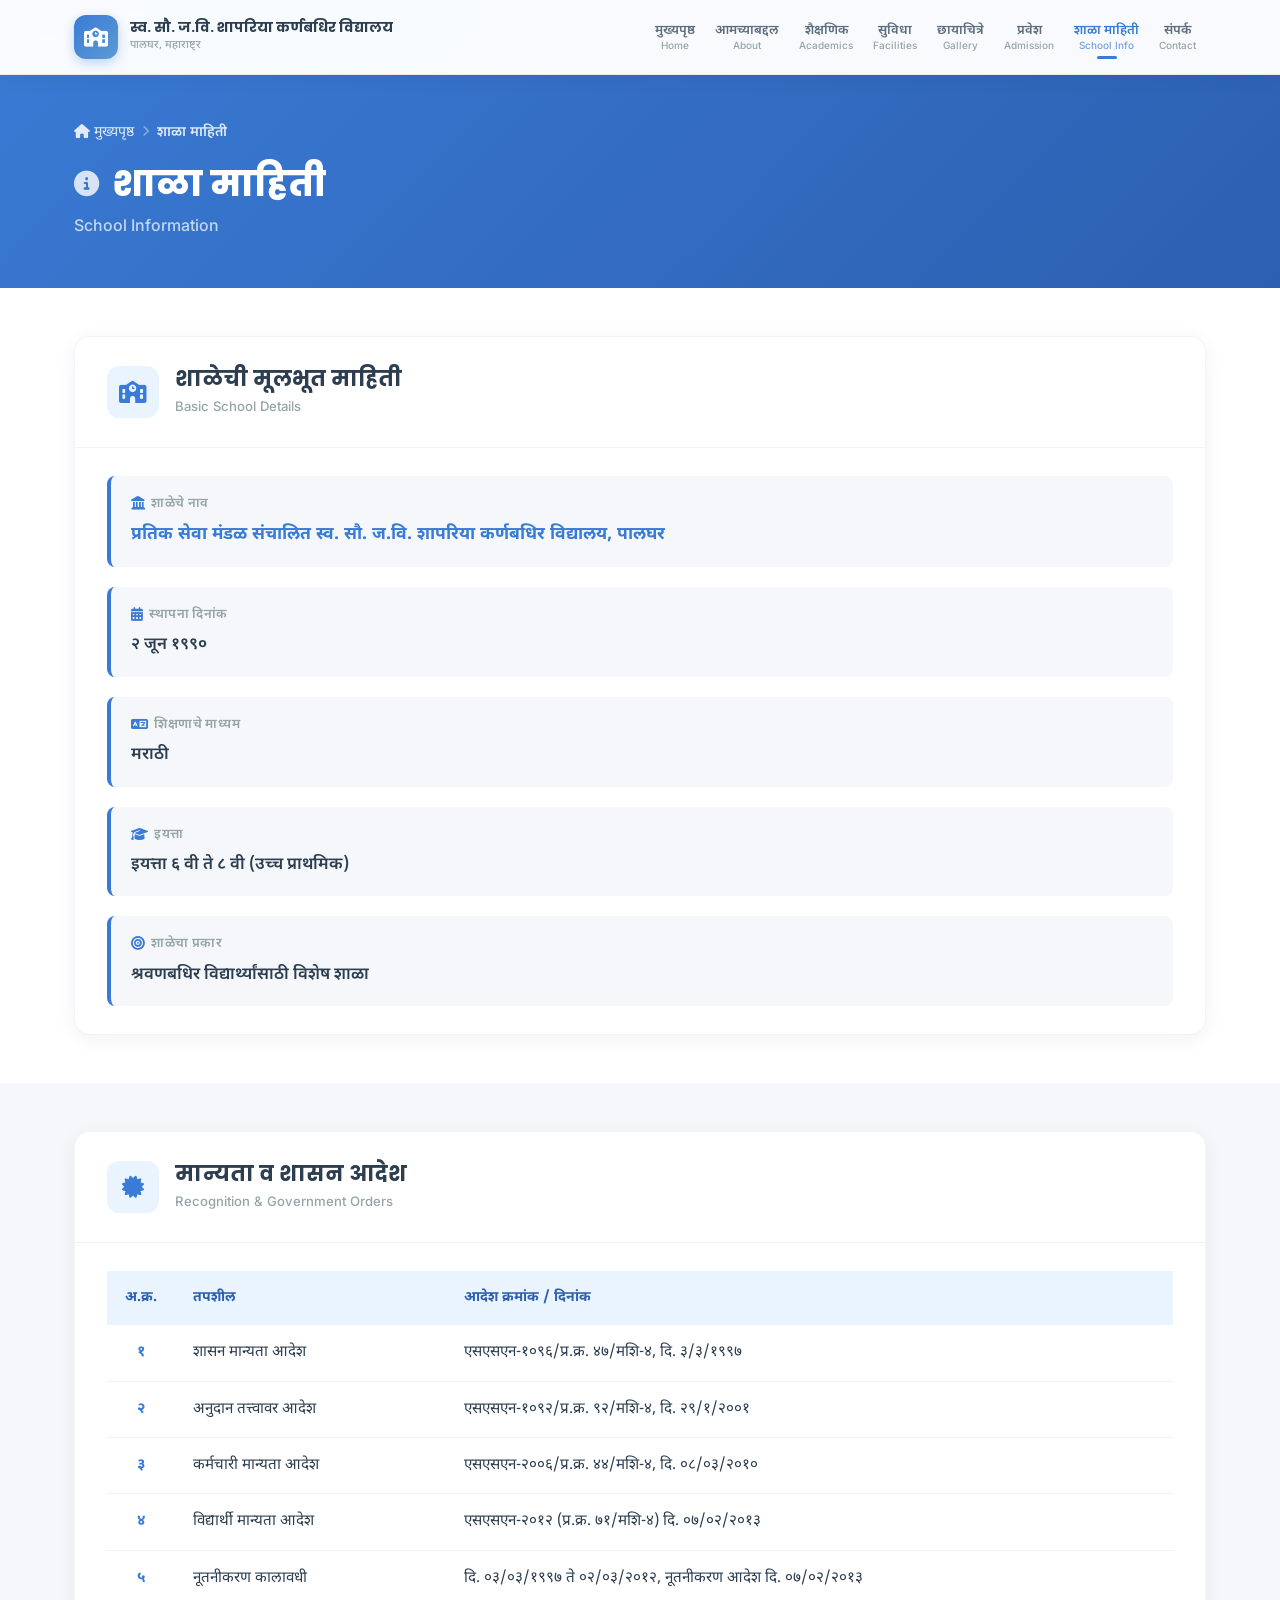
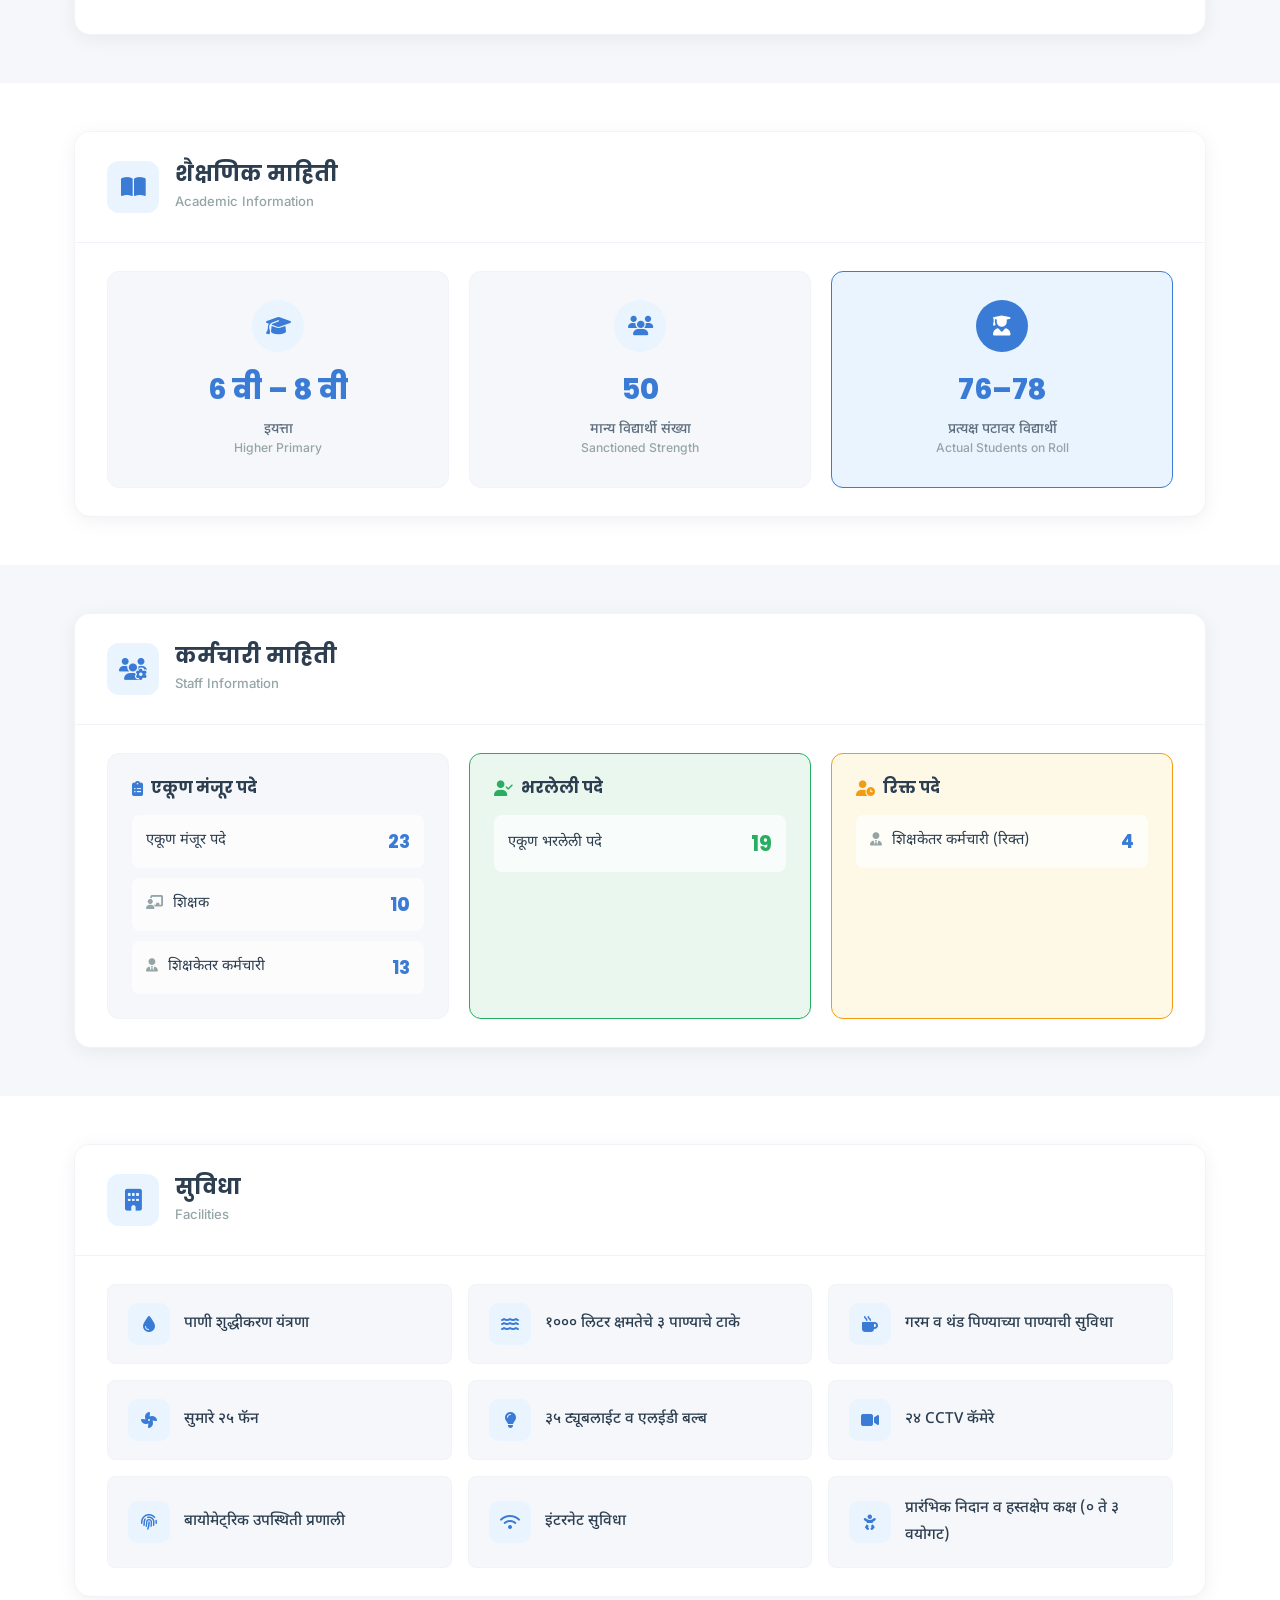
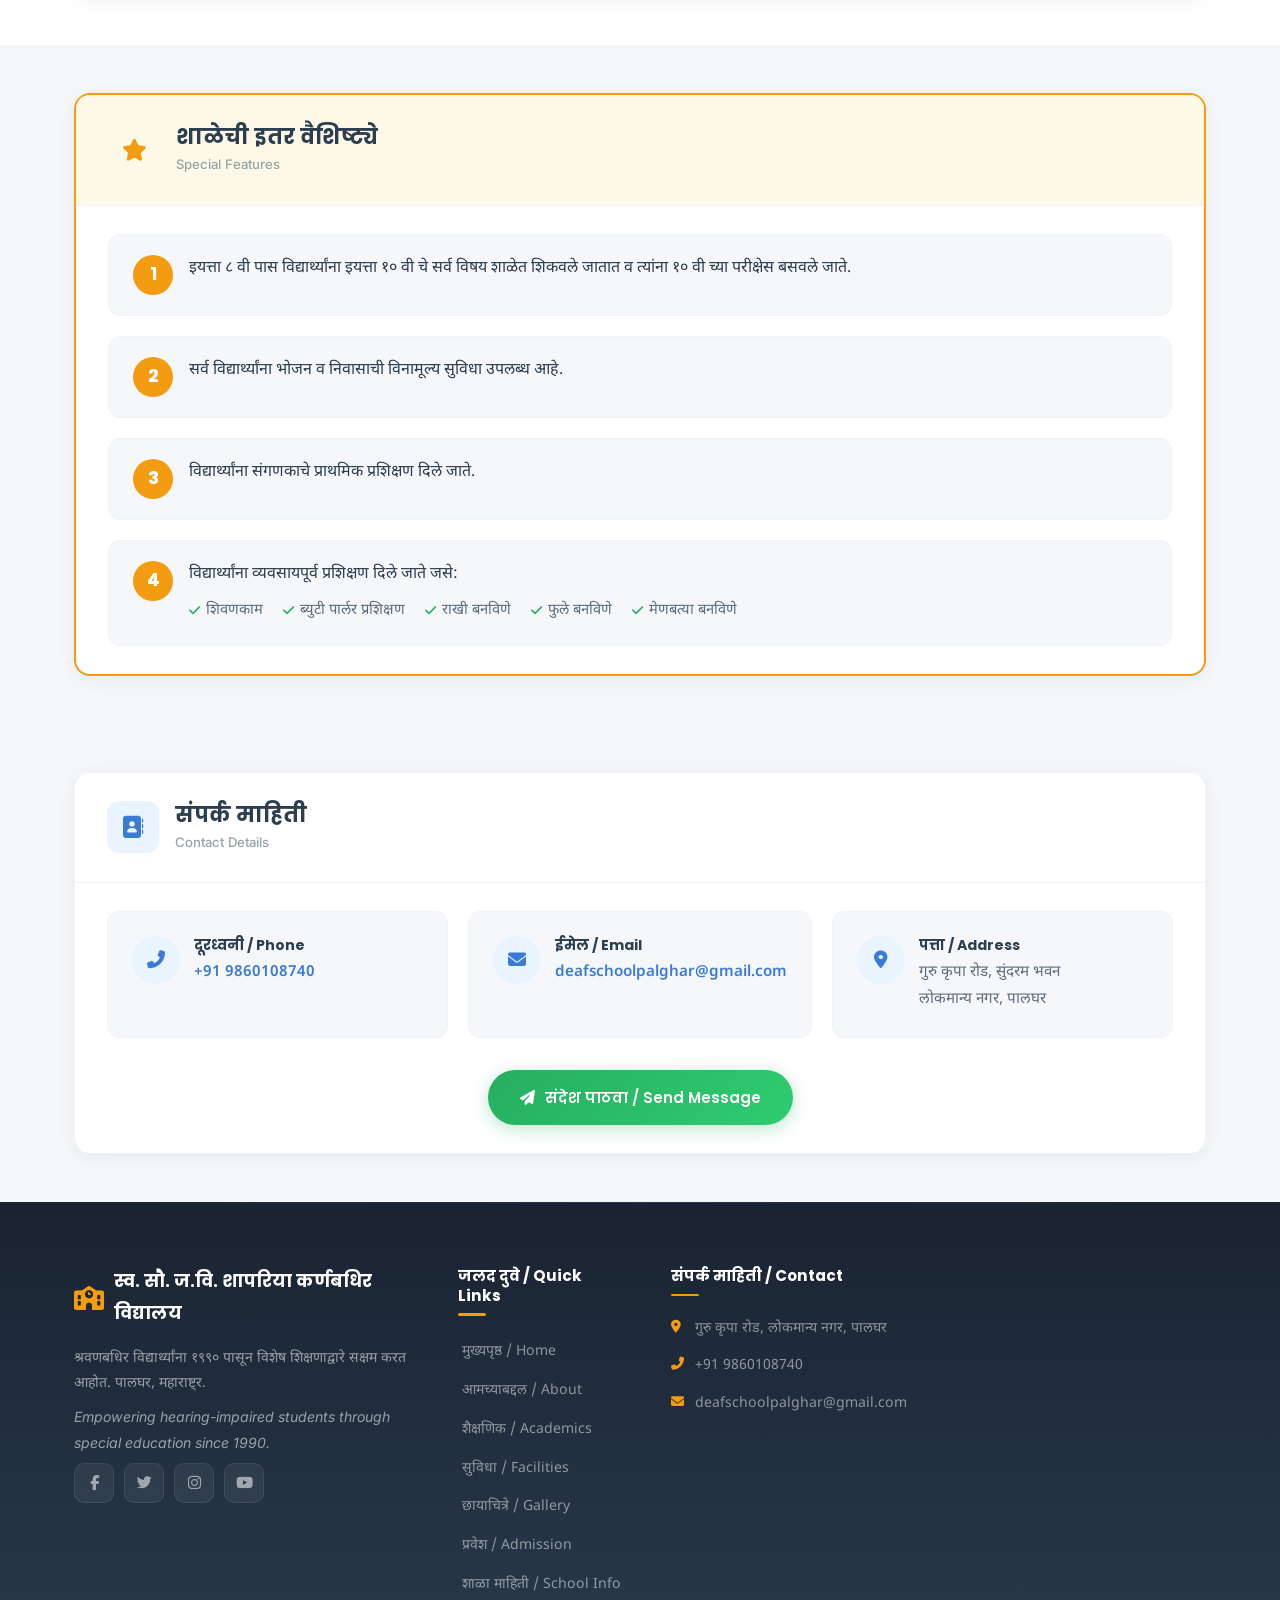
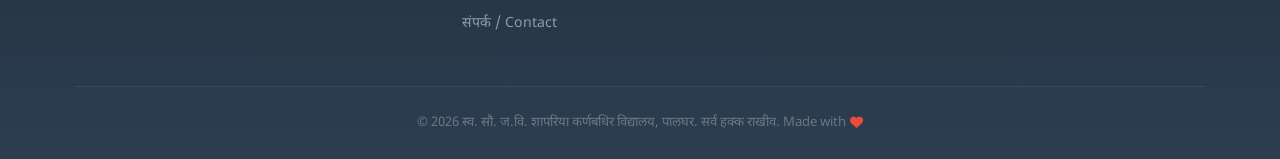
==== school-info.html @ 16cb3f63 "Add school-info page, fix navbar (8 items), fix stats card colors, responsive nav" ====
<!DOCTYPE html>
<html lang="mr">
<head>
    <meta charset="UTF-8">
    <meta name="viewport" content="width=device-width, initial-scale=1.0">
    <meta name="description" content="स्व. सौ. ज.वि. शापरिया कर्णबधिर विद्यालय, पालघर – शाळा माहिती, मान्यता, कर्मचारी, सुविधा आणि संपर्क.">
    <meta name="robots" content="index, follow">
    <title>शाळा माहिती | स्व. सौ. ज.वि. शापरिया कर्णबधिर विद्यालय, पालघर</title>
    <link rel="preconnect" href="https://fonts.googleapis.com">
    <link rel="preconnect" href="https://fonts.gstatic.com" crossorigin>
    <link href="https://fonts.googleapis.com/css2?family=Inter:wght@300;400;500;600;700;800&family=Noto+Sans+Devanagari:wght@300;400;500;600;700;800;900&family=Poppins:wght@300;400;500;600;700;800&display=swap" rel="stylesheet">
    <link rel="stylesheet" href="https://cdnjs.cloudflare.com/ajax/libs/font-awesome/6.5.1/css/all.min.css" integrity="sha512-DTOQO9RWCH3ppGqcWaEA1BIZOC6xxalwEsw9c2QQeAIftl+Vegovlnee1c9QX4TctnWMn13TZye+giMm8e2LwA==" crossorigin="anonymous" referrerpolicy="no-referrer">
    <link rel="stylesheet" href="style.css">
</head>
<body>

    <!-- ========== NAVIGATION ========== -->
    <nav class="navbar scrolled" role="navigation" aria-label="Main navigation">
        <div class="container nav-container">
            <a href="index.html" class="nav-logo" aria-label="स्व. सौ. ज.वि. शापरिया कर्णबधिर विद्यालय मुख्यपृष्ठ">
                <div class="logo-icon"><i class="fas fa-school"></i></div>
                <div class="logo-text">
                    <span class="logo-main">स्व. सौ. ज.वि. शापरिया कर्णबधिर विद्यालय</span>
                    <span class="logo-sub">पालघर, महाराष्ट्र</span>
                </div>
            </a>
            <button class="nav-toggle" id="navToggle" aria-label="Toggle navigation menu" aria-expanded="false">
                <span class="hamburger"></span>
            </button>
            <ul class="nav-menu" id="navMenu">
                <li><a href="index.html" class="nav-link"><span class="nav-mr">मुख्यपृष्ठ</span><span class="nav-en">Home</span></a></li>
                <li><a href="index.html#about" class="nav-link"><span class="nav-mr">आमच्याबद्दल</span><span class="nav-en">About</span></a></li>
                <li><a href="index.html#academics" class="nav-link"><span class="nav-mr">शैक्षणिक</span><span class="nav-en">Academics</span></a></li>
                <li><a href="index.html#facilities" class="nav-link"><span class="nav-mr">सुविधा</span><span class="nav-en">Facilities</span></a></li>
                <li><a href="index.html#gallery" class="nav-link"><span class="nav-mr">छायाचित्रे</span><span class="nav-en">Gallery</span></a></li>
                <li><a href="index.html#admissions" class="nav-link"><span class="nav-mr">प्रवेश</span><span class="nav-en">Admission</span></a></li>
                <li><a href="school-info.html" class="nav-link active"><span class="nav-mr">शाळा माहिती</span><span class="nav-en">School Info</span></a></li>
                <li><a href="index.html#contact" class="nav-link"><span class="nav-mr">संपर्क</span><span class="nav-en">Contact</span></a></li>
            </ul>
        </div>
    </nav>

    <!-- ========== PAGE HEADER ========== -->
    <header class="info-page-header">
        <div class="container">
            <nav class="breadcrumb" aria-label="Breadcrumb">
                <a href="index.html"><i class="fas fa-home"></i> मुख्यपृष्ठ</a>
                <span class="breadcrumb-sep"><i class="fas fa-chevron-right"></i></span>
                <span class="breadcrumb-current">शाळा माहिती</span>
            </nav>
            <h1 class="info-page-title"><i class="fas fa-info-circle"></i> शाळा माहिती</h1>
            <p class="info-page-subtitle">School Information</p>
        </div>
    </header>

    <!-- ========== BASIC SCHOOL DETAILS ========== -->
    <section class="info-section">
        <div class="container">
            <div class="info-card">
                <div class="info-card-header">
                    <div class="info-card-icon"><i class="fas fa-school"></i></div>
                    <div>
                        <h2>शाळेची मूलभूत माहिती</h2>
                        <p class="info-card-subtitle">Basic School Details</p>
                    </div>
                </div>
                <div class="info-card-body">
                    <div class="info-detail-grid">
                        <div class="info-detail">
                            <span class="info-label"><i class="fas fa-landmark"></i> शाळेचे नाव</span>
                            <span class="info-value highlight">प्रतिक सेवा मंडळ संचालित स्व. सौ. ज.वि. शापरिया कर्णबधिर विद्यालय, पालघर</span>
                        </div>
                        <div class="info-detail">
                            <span class="info-label"><i class="fas fa-calendar-alt"></i> स्थापना दिनांक</span>
                            <span class="info-value">२ जून १९९०</span>
                        </div>
                        <div class="info-detail">
                            <span class="info-label"><i class="fas fa-language"></i> शिक्षणाचे माध्यम</span>
                            <span class="info-value">मराठी</span>
                        </div>
                        <div class="info-detail">
                            <span class="info-label"><i class="fas fa-graduation-cap"></i> इयत्ता</span>
                            <span class="info-value">इयत्ता ६ वी ते ८ वी (उच्च प्राथमिक)</span>
                        </div>
                        <div class="info-detail">
                            <span class="info-label"><i class="fas fa-bullseye"></i> शाळेचा प्रकार</span>
                            <span class="info-value">श्रवणबधिर विद्यार्थ्यांसाठी विशेष शाळा</span>
                        </div>
                    </div>
                </div>
            </div>
        </div>
    </section>

    <!-- ========== RECOGNITION & APPROVALS ========== -->
    <section class="info-section alt-bg">
        <div class="container">
            <div class="info-card">
                <div class="info-card-header">
                    <div class="info-card-icon"><i class="fas fa-certificate"></i></div>
                    <div>
                        <h2>मान्यता व शासन आदेश</h2>
                        <p class="info-card-subtitle">Recognition &amp; Government Orders</p>
                    </div>
                </div>
                <div class="info-card-body">
                    <div class="recognition-table">
                        <table>
                            <thead>
                                <tr>
                                    <th>अ.क्र.</th>
                                    <th>तपशील</th>
                                    <th>आदेश क्रमांक / दिनांक</th>
                                </tr>
                            </thead>
                            <tbody>
                                <tr>
                                    <td>१</td>
                                    <td>शासन मान्यता आदेश</td>
                                    <td>एसएसएन-१०९६/प्र.क्र. ४७/मशि-४, दि. ३/३/१९९७</td>
                                </tr>
                                <tr>
                                    <td>२</td>
                                    <td>अनुदान तत्त्वावर आदेश</td>
                                    <td>एसएसएन-१०९२/प्र.क्र. ९२/मशि-४, दि. २९/१/२००१</td>
                                </tr>
                                <tr>
                                    <td>३</td>
                                    <td>कर्मचारी मान्यता आदेश</td>
                                    <td>एसएसएन-२००६/प्र.क्र. ४४/मशि-४, दि. ०८/०३/२०१०</td>
                                </tr>
                                <tr>
                                    <td>४</td>
                                    <td>विद्यार्थी मान्यता आदेश</td>
                                    <td>एसएसएन-२०१२ (प्र.क्र. ७१/मशि-४) दि. ०७/०२/२०१३</td>
                                </tr>
                                <tr>
                                    <td>५</td>
                                    <td>नूतनीकरण कालावधी</td>
                                    <td>दि. ०३/०३/१९९७ ते ०२/०३/२०१२, नूतनीकरण आदेश दि. ०७/०२/२०१३</td>
                                </tr>
                            </tbody>
                        </table>
                    </div>
                </div>
            </div>
        </div>
    </section>

    <!-- ========== ACADEMIC INFORMATION ========== -->
    <section class="info-section">
        <div class="container">
            <div class="info-card">
                <div class="info-card-header">
                    <div class="info-card-icon"><i class="fas fa-book-open"></i></div>
                    <div>
                        <h2>शैक्षणिक माहिती</h2>
                        <p class="info-card-subtitle">Academic Information</p>
                    </div>
                </div>
                <div class="info-card-body">
                    <div class="info-stats-row">
                        <div class="info-stat-box">
                            <div class="info-stat-icon"><i class="fas fa-graduation-cap"></i></div>
                            <div class="info-stat-number">६ वी – ८ वी</div>
                            <div class="info-stat-label">इयत्ता<br><small>Higher Primary</small></div>
                        </div>
                        <div class="info-stat-box">
                            <div class="info-stat-icon"><i class="fas fa-users"></i></div>
                            <div class="info-stat-number">५०</div>
                            <div class="info-stat-label">मान्य विद्यार्थी संख्या<br><small>Sanctioned Strength</small></div>
                        </div>
                        <div class="info-stat-box accent">
                            <div class="info-stat-icon"><i class="fas fa-user-graduate"></i></div>
                            <div class="info-stat-number">७६–७८</div>
                            <div class="info-stat-label">प्रत्यक्ष पटावर विद्यार्थी<br><small>Actual Students on Roll</small></div>
                        </div>
                    </div>
                </div>
            </div>
        </div>
    </section>

    <!-- ========== STAFF INFORMATION ========== -->
    <section class="info-section alt-bg">
        <div class="container">
            <div class="info-card">
                <div class="info-card-header">
                    <div class="info-card-icon"><i class="fas fa-users-cog"></i></div>
                    <div>
                        <h2>कर्मचारी माहिती</h2>
                        <p class="info-card-subtitle">Staff Information</p>
                    </div>
                </div>
                <div class="info-card-body">
                    <div class="staff-grid">
                        <div class="staff-block">
                            <h3><i class="fas fa-clipboard-list"></i> एकूण मंजूर पदे</h3>
                            <div class="staff-detail-list">
                                <div class="staff-detail-item">
                                    <span>एकूण मंजूर पदे</span>
                                    <span class="staff-count">२३</span>
                                </div>
                                <div class="staff-detail-item">
                                    <span><i class="fas fa-chalkboard-teacher"></i> शिक्षक</span>
                                    <span class="staff-count">१०</span>
                                </div>
                                <div class="staff-detail-item">
                                    <span><i class="fas fa-user-tie"></i> शिक्षकेतर कर्मचारी</span>
                                    <span class="staff-count">१३</span>
                                </div>
                            </div>
                        </div>
                        <div class="staff-block filled">
                            <h3><i class="fas fa-user-check"></i> भरलेली पदे</h3>
                            <div class="staff-detail-list">
                                <div class="staff-detail-item">
                                    <span>एकूण भरलेली पदे</span>
                                    <span class="staff-count highlight">१९</span>
                                </div>
                            </div>
                        </div>
                        <div class="staff-block vacant">
                            <h3><i class="fas fa-user-clock"></i> रिक्त पदे</h3>
                            <div class="staff-detail-list">
                                <div class="staff-detail-item">
                                    <span><i class="fas fa-user-tie"></i> शिक्षकेतर कर्मचारी (रिक्त)</span>
                                    <span class="staff-count">४</span>
                                </div>
                            </div>
                        </div>
                    </div>
                </div>
            </div>
        </div>
    </section>

    <!-- ========== FACILITIES ========== -->
    <section class="info-section">
        <div class="container">
            <div class="info-card">
                <div class="info-card-header">
                    <div class="info-card-icon"><i class="fas fa-building"></i></div>
                    <div>
                        <h2>सुविधा</h2>
                        <p class="info-card-subtitle">Facilities</p>
                    </div>
                </div>
                <div class="info-card-body">
                    <div class="facilities-info-grid">
                        <div class="facility-info-item">
                            <div class="facility-info-icon"><i class="fas fa-tint"></i></div>
                            <span>पाणी शुद्धीकरण यंत्रणा</span>
                        </div>
                        <div class="facility-info-item">
                            <div class="facility-info-icon"><i class="fas fa-water"></i></div>
                            <span>१००० लिटर क्षमतेचे ३ पाण्याचे टाके</span>
                        </div>
                        <div class="facility-info-item">
                            <div class="facility-info-icon"><i class="fas fa-mug-hot"></i></div>
                            <span>गरम व थंड पिण्याच्या पाण्याची सुविधा</span>
                        </div>
                        <div class="facility-info-item">
                            <div class="facility-info-icon"><i class="fas fa-fan"></i></div>
                            <span>सुमारे २५ फॅन</span>
                        </div>
                        <div class="facility-info-item">
                            <div class="facility-info-icon"><i class="fas fa-lightbulb"></i></div>
                            <span>३५ ट्यूबलाईट व एलईडी बल्ब</span>
                        </div>
                        <div class="facility-info-item">
                            <div class="facility-info-icon"><i class="fas fa-video"></i></div>
                            <span>२४ CCTV कॅमेरे</span>
                        </div>
                        <div class="facility-info-item">
                            <div class="facility-info-icon"><i class="fas fa-fingerprint"></i></div>
                            <span>बायोमेट्रिक उपस्थिती प्रणाली</span>
                        </div>
                        <div class="facility-info-item">
                            <div class="facility-info-icon"><i class="fas fa-wifi"></i></div>
                            <span>इंटरनेट सुविधा</span>
                        </div>
                        <div class="facility-info-item">
                            <div class="facility-info-icon"><i class="fas fa-baby"></i></div>
                            <span>प्रारंभिक निदान व हस्तक्षेप कक्ष (० ते ३ वयोगट)</span>
                        </div>
                    </div>
                </div>
            </div>
        </div>
    </section>

    <!-- ========== SPECIAL FEATURES ========== -->
    <section class="info-section alt-bg">
        <div class="container">
            <div class="info-card special-card">
                <div class="info-card-header">
                    <div class="info-card-icon star"><i class="fas fa-star"></i></div>
                    <div>
                        <h2>शाळेची इतर वैशिष्ट्ये</h2>
                        <p class="info-card-subtitle">Special Features</p>
                    </div>
                </div>
                <div class="info-card-body">
                    <ol class="special-features-list">
                        <li>
                            <div class="feature-number">१</div>
                            <p>इयत्ता ८ वी पास विद्यार्थ्यांना इयत्ता १० वी चे सर्व विषय शाळेत शिकवले जातात व त्यांना १० वी च्या परीक्षेस बसवले जाते.</p>
                        </li>
                        <li>
                            <div class="feature-number">२</div>
                            <p>सर्व विद्यार्थ्यांना भोजन व निवासाची विनामूल्य सुविधा उपलब्ध आहे.</p>
                        </li>
                        <li>
                            <div class="feature-number">३</div>
                            <p>विद्यार्थ्यांना संगणकाचे प्राथमिक प्रशिक्षण दिले जाते.</p>
                        </li>
                        <li>
                            <div class="feature-number">४</div>
                            <div>
                                <p>विद्यार्थ्यांना व्यवसायपूर्व प्रशिक्षण दिले जाते जसे:</p>
                                <ul class="sub-list">
                                    <li><i class="fas fa-check"></i> शिवणकाम</li>
                                    <li><i class="fas fa-check"></i> ब्युटी पार्लर प्रशिक्षण</li>
                                    <li><i class="fas fa-check"></i> राखी बनविणे</li>
                                    <li><i class="fas fa-check"></i> फुले बनविणे</li>
                                    <li><i class="fas fa-check"></i> मेणबत्या बनविणे</li>
                                </ul>
                            </div>
                        </li>
                    </ol>
                </div>
            </div>
        </div>
    </section>

    <!-- ========== CONTACT DETAILS ========== -->
    <section class="info-section alt-bg">
        <div class="container">
            <div class="info-card">
                <div class="info-card-header">
                    <div class="info-card-icon"><i class="fas fa-address-book"></i></div>
                    <div>
                        <h2>संपर्क माहिती</h2>
                        <p class="info-card-subtitle">Contact Details</p>
                    </div>
                </div>
                <div class="info-card-body">
                    <div class="contact-info-grid">
                        <div class="contact-info-item">
                            <div class="contact-info-icon"><i class="fas fa-phone-alt"></i></div>
                            <div>
                                <h4>दूरध्वनी / Phone</h4>
                                <p><a href="tel:+919860108740">+91 9860108740</a></p>
                            </div>
                        </div>
                        <div class="contact-info-item">
                            <div class="contact-info-icon"><i class="fas fa-envelope"></i></div>
                            <div>
                                <h4>ईमेल / Email</h4>
                                <p><a href="mailto:deafschoolpalghar@gmail.com">deafschoolpalghar@gmail.com</a></p>
                            </div>
                        </div>
                        <div class="contact-info-item">
                            <div class="contact-info-icon"><i class="fas fa-map-marker-alt"></i></div>
                            <div>
                                <h4>पत्ता / Address</h4>
                                <p>गुरु कृपा रोड, सुंदरम भवन<br>लोकमान्य नगर, पालघर</p>
                            </div>
                        </div>
                    </div>
                    <div class="contact-info-cta">
                        <a href="index.html#contact" class="btn btn-primary">
                            <i class="fas fa-paper-plane"></i> संदेश पाठवा / Send Message
                        </a>
                    </div>
                </div>
            </div>
        </div>
    </section>

    <!-- ========== FOOTER ========== -->
    <footer class="footer">
        <div class="container">
            <div class="footer-grid">
                <div class="footer-about">
                    <div class="footer-logo">
                        <i class="fas fa-school"></i>
                        <span>स्व. सौ. ज.वि. शापरिया कर्णबधिर विद्यालय</span>
                    </div>
                    <p>श्रवणबधिर विद्यार्थ्यांना १९९० पासून विशेष शिक्षणाद्वारे सक्षम करत आहोत. पालघर, महाराष्ट्र.</p>
                    <p class="footer-en">Empowering hearing-impaired students through special education since 1990.</p>
                    <div class="footer-social">
                        <a href="#" aria-label="Facebook" class="social-link"><i class="fab fa-facebook-f"></i></a>
                        <a href="#" aria-label="Twitter" class="social-link"><i class="fab fa-twitter"></i></a>
                        <a href="#" aria-label="Instagram" class="social-link"><i class="fab fa-instagram"></i></a>
                        <a href="#" aria-label="YouTube" class="social-link"><i class="fab fa-youtube"></i></a>
                    </div>
                </div>
                <div class="footer-links">
                    <h4>जलद दुवे / Quick Links</h4>
                    <ul>
                        <li><a href="index.html">मुख्यपृष्ठ / Home</a></li>
                        <li><a href="index.html#about">आमच्याबद्दल / About</a></li>
                        <li><a href="index.html#academics">शैक्षणिक / Academics</a></li>
                        <li><a href="index.html#facilities">सुविधा / Facilities</a></li>
                        <li><a href="index.html#gallery">छायाचित्रे / Gallery</a></li>
                        <li><a href="index.html#admissions">प्रवेश / Admission</a></li>
                        <li><a href="school-info.html">शाळा माहिती / School Info</a></li>
                        <li><a href="index.html#contact">संपर्क / Contact</a></li>
                    </ul>
                </div>
                <div class="footer-contact">
                    <h4>संपर्क माहिती / Contact</h4>
                    <ul>
                        <li><i class="fas fa-map-marker-alt"></i> गुरु कृपा रोड, लोकमान्य नगर, पालघर</li>
                        <li><i class="fas fa-phone-alt"></i> +91 9860108740</li>
                        <li><i class="fas fa-envelope"></i> deafschoolpalghar@gmail.com</li>
                    </ul>
                </div>
            </div>
            <div class="footer-bottom">
                <p>&copy; 2026 स्व. सौ. ज.वि. शापरिया कर्णबधिर विद्यालय, पालघर. सर्व हक्क राखीव. Made with <i class="fas fa-heart heart"></i></p>
            </div>
        </div>
    </footer>

    <!-- Back to Top -->
    <button class="back-to-top" id="backToTop" aria-label="वर जा">
        <i class="fas fa-arrow-up"></i>
    </button>

    <script>
    // Mobile nav toggle
    const navToggle = document.getElementById('navToggle');
    const navMenu = document.getElementById('navMenu');
    if (navToggle) {
        navToggle.addEventListener('click', () => {
            navToggle.classList.toggle('active');
            navMenu.classList.toggle('open');
            navToggle.setAttribute('aria-expanded', navMenu.classList.contains('open'));
        });
    }

    // Back to top
    const backToTop = document.getElementById('backToTop');
    window.addEventListener('scroll', () => {
        if (window.scrollY > 300) {
            backToTop.classList.add('visible');
        } else {
            backToTop.classList.remove('visible');
        }
    });
    backToTop.addEventListener('click', () => {
        window.scrollTo({ top: 0, behavior: 'smooth' });
    });
    </script>
</body>
</html>
---- style.css ----
/* ========== CSS RESET & BASE ========== */
*,
*::before,
*::after {
    margin: 0;
    padding: 0;
    box-sizing: border-box;
}

:root {
    --primary: #3a7bd5;
    --primary-dark: #2c5fb0;
    --primary-light: #eaf4ff;
    --secondary: #27ae60;
    --secondary-light: #e9f7ef;
    --accent: #f39c12;
    --accent-light: #fef9e7;
    --text: #2c3e50;
    --text-secondary: #5d6d7e;
    --text-light: #95a5a6;
    --bg: #ffffff;
    --bg-alt: #f5f7fa;
    --bg-blue: #eaf4ff;
    --bg-green: #e9f7ef;
    --border: #e8ecf1;
    --border-light: #f0f3f7;
    --shadow-xs: 0 1px 3px rgba(0, 0, 0, 0.04);
    --shadow: 0 4px 20px rgba(0, 0, 0, 0.06);
    --shadow-md: 0 8px 30px rgba(0, 0, 0, 0.08);
    --shadow-lg: 0 16px 48px rgba(0, 0, 0, 0.1);
    --radius: 16px;
    --radius-md: 12px;
    --radius-sm: 8px;
    --transition: 0.3s ease;
    --transition-slow: 0.5s ease;
    --font-heading: 'Poppins', 'Noto Sans Devanagari', sans-serif;
    --font-body: 'Noto Sans Devanagari', 'Inter', sans-serif;
    --font-en: 'Inter', 'Poppins', sans-serif;
}

html {
    scroll-behavior: smooth;
    scroll-padding-top: 80px;
}

body {
    font-family: var(--font-body);
    font-size: 16px;
    line-height: 1.8;
    color: var(--text);
    background: var(--bg);
    overflow-x: hidden;
    -webkit-font-smoothing: antialiased;
}

h1, h2, h3, h4, h5, h6 {
    font-family: var(--font-heading);
    line-height: 1.3;
}

img {
    max-width: 100%;
    height: auto;
    display: block;
}

a {
    text-decoration: none;
    color: inherit;
}

ul {
    list-style: none;
}

.container {
    max-width: 1180px;
    margin: 0 auto;
    padding: 0 24px;
}

/* ========== NAVBAR ========== */
.navbar {
    position: fixed;
    top: 0;
    left: 0;
    width: 100%;
    z-index: 1000;
    background: rgba(255, 255, 255, 0.92);
    backdrop-filter: blur(16px);
    -webkit-backdrop-filter: blur(16px);
    border-bottom: 1px solid transparent;
    transition: all 0.35s ease;
}

.navbar.scrolled {
    background: rgba(255, 255, 255, 0.97);
    border-bottom-color: var(--border);
    box-shadow: 0 2px 20px rgba(0, 0, 0, 0.06);
}

.nav-container {
    display: flex;
    align-items: center;
    justify-content: space-between;
    height: 74px;
}

.nav-logo {
    display: flex;
    align-items: center;
    gap: 12px;
    z-index: 1001;
}

.logo-icon {
    width: 44px;
    height: 44px;
    background: linear-gradient(135deg, var(--primary) 0%, #5b9bd5 100%);
    border-radius: 12px;
    display: flex;
    align-items: center;
    justify-content: center;
    color: #fff;
    font-size: 19px;
    box-shadow: 0 4px 12px rgba(58, 123, 213, 0.3);
    transition: var(--transition);
}

.nav-logo:hover .logo-icon {
    transform: rotate(-5deg) scale(1.05);
}

.logo-text {
    display: flex;
    flex-direction: column;
}

.logo-main {
    font-family: var(--font-heading);
    font-size: 14px;
    font-weight: 700;
    color: var(--text);
    line-height: 1.2;
}

.logo-sub {
    font-size: 11px;
    color: var(--text-light);
    font-weight: 500;
}

.nav-menu {
    display: flex;
    align-items: center;
    gap: 0;
}

.nav-link {
    padding: 8px 10px;
    font-size: 13px;
    font-weight: 600;
    color: var(--text-secondary);
    border-radius: var(--radius-sm);
    transition: var(--transition);
    position: relative;
    display: flex;
    flex-direction: column;
    align-items: center;
    gap: 0;
    line-height: 1.2;
}

.nav-mr {
    font-family: var(--font-body);
    font-size: 13px;
}

.nav-en {
    font-family: var(--font-en);
    font-size: 10px;
    color: var(--text-light);
    font-weight: 500;
}

.nav-link::after {
    content: '';
    position: absolute;
    bottom: 0;
    left: 50%;
    transform: translateX(-50%) scaleX(0);
    width: 20px;
    height: 2.5px;
    background: var(--primary);
    border-radius: 2px;
    transition: transform 0.3s ease;
}

.nav-link:hover,
.nav-link.active {
    color: var(--primary);
}

.nav-link:hover .nav-en,
.nav-link.active .nav-en {
    color: var(--primary);
    opacity: 0.7;
}

.nav-link:hover::after,
.nav-link.active::after {
    transform: translateX(-50%) scaleX(1);
}

.nav-toggle {
    display: none;
    background: none;
    border: none;
    cursor: pointer;
    width: 44px;
    height: 44px;
    position: relative;
    z-index: 1001;
    border-radius: var(--radius-sm);
    transition: var(--transition);
}

.nav-toggle:hover {
    background: var(--bg-alt);
}

.hamburger,
.hamburger::before,
.hamburger::after {
    width: 22px;
    height: 2px;
    background: var(--text);
    border-radius: 2px;
    transition: all 0.3s ease;
    display: block;
}

.hamburger::before,
.hamburger::after {
    content: '';
    position: absolute;
}

.hamburger::before { top: calc(50% - 7px); left: 11px; }
.hamburger::after { top: calc(50% + 5px); left: 11px; }

.nav-toggle.active .hamburger { background: transparent; }
.nav-toggle.active .hamburger::before { top: 50%; transform: translateY(-50%) rotate(45deg); }
.nav-toggle.active .hamburger::after { top: 50%; transform: translateY(-50%) rotate(-45deg); }

/* ========== HERO SECTION ========== */
.hero {
    position: relative;
    min-height: 100vh;
    display: flex;
    align-items: center;
    justify-content: center;
    overflow: hidden;
}

.hero-slider {
    position: absolute;
    inset: 0;
    z-index: 0;
}

.hero-slider .slide {
    position: absolute;
    inset: 0;
    background-size: cover;
    background-position: center;
    opacity: 0;
    transition: opacity 1.2s ease;
}

.hero-slider .slide.active {
    opacity: 1;
}

.hero-overlay {
    position: absolute;
    inset: 0;
    background: linear-gradient(135deg, rgba(12, 45, 107, 0.8) 0%, rgba(58, 123, 213, 0.65) 50%, rgba(44, 95, 176, 0.75) 100%);
    z-index: 1;
}

.hero-content {
    position: relative;
    text-align: center;
    color: #fff;
    padding: 130px 0 120px;
    z-index: 2;
}

.hero-badge {
    display: inline-flex;
    align-items: center;
    gap: 8px;
    background: rgba(255, 255, 255, 0.12);
    backdrop-filter: blur(12px);
    border: 1px solid rgba(255, 255, 255, 0.2);
    padding: 10px 26px;
    border-radius: 50px;
    font-size: 13px;
    font-weight: 600;
    margin-bottom: 28px;
    letter-spacing: 1px;
    opacity: 0;
    animation: fadeInUp 0.8s ease forwards;
}

.hero-badge i {
    font-size: 13px;
    color: var(--accent);
}

.hero-title {
    font-size: clamp(2rem, 5vw, 3.5rem);
    font-weight: 800;
    line-height: 1.15;
    margin-bottom: 22px;
    text-shadow: 0 3px 16px rgba(0, 0, 0, 0.15);
    letter-spacing: -0.5px;
    opacity: 0;
    animation: fadeInUp 0.8s ease 0.15s forwards;
}

.hero-subtitle-mr {
    font-size: clamp(1rem, 2.2vw, 1.35rem);
    font-weight: 500;
    margin-bottom: 10px;
    max-width: 700px;
    margin-left: auto;
    margin-right: auto;
    color: rgba(255, 255, 255, 0.95);
    opacity: 0;
    animation: fadeInUp 0.8s ease 0.3s forwards;
}

.hero-subtitle-en {
    font-family: var(--font-en);
    font-size: clamp(0.85rem, 1.5vw, 1rem);
    font-weight: 400;
    margin-bottom: 40px;
    max-width: 600px;
    margin-left: auto;
    margin-right: auto;
    color: rgba(255, 255, 255, 0.7);
    font-style: italic;
    opacity: 0;
    animation: fadeInUp 0.8s ease 0.4s forwards;
}

.hero-buttons {
    display: flex;
    gap: 16px;
    justify-content: center;
    flex-wrap: wrap;
    margin-bottom: 40px;
    opacity: 0;
    animation: fadeInUp 0.8s ease 0.5s forwards;
}

/* Slider dots */
.slider-dots {
    display: flex;
    gap: 10px;
    justify-content: center;
    opacity: 0;
    animation: fadeInUp 0.8s ease 0.6s forwards;
}

.dot {
    width: 12px;
    height: 12px;
    border-radius: 50%;
    border: 2px solid rgba(255, 255, 255, 0.5);
    background: transparent;
    cursor: pointer;
    transition: var(--transition);
    padding: 0;
}

.dot.active {
    background: #fff;
    border-color: #fff;
    transform: scale(1.15);
}

.dot:hover {
    border-color: #fff;
}

@keyframes fadeInUp {
    from { opacity: 0; transform: translateY(28px); }
    to { opacity: 1; transform: translateY(0); }
}

.hero-wave {
    position: absolute;
    bottom: -1px;
    left: 0;
    width: 100%;
    line-height: 0;
    z-index: 3;
}

.hero-wave svg {
    width: 100%;
    height: 90px;
}

/* ========== BUTTONS ========== */
.btn {
    display: inline-flex;
    align-items: center;
    gap: 10px;
    padding: 14px 32px;
    border-radius: 50px;
    font-family: var(--font-heading);
    font-size: 15px;
    font-weight: 600;
    cursor: pointer;
    border: none;
    transition: all 0.3s ease;
    position: relative;
    overflow: hidden;
}

.btn-en {
    font-family: var(--font-en);
    font-size: 12px;
    font-weight: 400;
    opacity: 0.8;
}

.btn-primary {
    background: linear-gradient(135deg, var(--secondary) 0%, #2ecc71 100%);
    color: #fff;
    box-shadow: 0 4px 18px rgba(39, 174, 96, 0.3);
}

.btn-primary:hover {
    transform: translateY(-2px);
    box-shadow: 0 8px 28px rgba(39, 174, 96, 0.4);
}

.btn-secondary {
    background: linear-gradient(135deg, var(--primary) 0%, #5b9bd5 100%);
    color: #fff;
    box-shadow: 0 4px 18px rgba(58, 123, 213, 0.3);
}

.btn-secondary:hover {
    transform: translateY(-2px);
    box-shadow: 0 8px 28px rgba(58, 123, 213, 0.4);
}

.btn-outline {
    background: rgba(255, 255, 255, 0.1);
    color: #fff;
    border: 2px solid rgba(255, 255, 255, 0.35);
    backdrop-filter: blur(8px);
}

.btn-outline:hover {
    background: rgba(255, 255, 255, 0.2);
    border-color: rgba(255, 255, 255, 0.6);
    transform: translateY(-2px);
}

.btn-full {
    width: 100%;
    justify-content: center;
}

.btn i {
    font-size: 15px;
    transition: transform 0.3s ease;
}

.btn:hover i { transform: translateX(2px); }

/* ========== SECTION STYLES ========== */
.section-wave {
    line-height: 0;
    overflow: hidden;
}

.section-wave svg {
    width: 100%;
    height: 60px;
    display: block;
}

.section {
    padding: 100px 0 40px;
    position: relative;
}

.section-header {
    text-align: center;
    margin-bottom: 56px;
}

.section-tag {
    display: inline-flex;
    align-items: center;
    gap: 6px;
    background: var(--primary-light);
    color: var(--primary);
    padding: 8px 20px;
    border-radius: 50px;
    font-size: 12px;
    font-weight: 700;
    letter-spacing: 1px;
    margin-bottom: 16px;
    border: 1px solid rgba(58, 123, 213, 0.1);
}

.section-tag i { font-size: 12px; }

.section-title {
    font-size: clamp(1.7rem, 3.2vw, 2.5rem);
    font-weight: 800;
    color: var(--text);
    margin-bottom: 6px;
    letter-spacing: -0.3px;
}

.section-title-en {
    font-family: var(--font-en);
    font-size: 0.95rem;
    color: var(--text-light);
    font-weight: 500;
    margin-bottom: 14px;
}

.section-desc {
    font-size: 1.05rem;
    color: var(--text-secondary);
    max-width: 600px;
    margin: 0 auto;
    line-height: 1.7;
}

/* ========== ABOUT ========== */
.about {
    background: var(--bg);
    overflow: hidden;
}

.about-grid {
    display: grid;
    grid-template-columns: 1fr 1.2fr;
    gap: 64px;
    align-items: center;
}

.about-image { position: relative; }

.about-img-wrapper {
    position: relative;
    border-radius: 20px;
    overflow: hidden;
    box-shadow: var(--shadow-lg);
}

.about-img-wrapper img {
    width: 100%;
    height: 100%;
    object-fit: cover;
    transition: transform 0.6s ease;
}

.about-img-wrapper:hover img { transform: scale(1.03); }

.about-img-badge {
    position: absolute;
    bottom: 20px;
    left: 20px;
    background: linear-gradient(135deg, var(--primary) 0%, #5b9bd5 100%);
    color: #fff;
    padding: 10px 24px;
    border-radius: 10px;
    font-weight: 700;
    font-size: 13px;
    box-shadow: 0 4px 16px rgba(58, 123, 213, 0.35);
}

.about-image::before {
    content: '';
    position: absolute;
    top: -24px;
    right: -24px;
    width: 80px;
    height: 80px;
    border-radius: 16px;
    background: var(--secondary-light);
    transform: rotate(15deg);
    z-index: -1;
}

.about-image::after {
    content: '';
    position: absolute;
    bottom: -16px;
    left: -16px;
    width: 64px;
    height: 64px;
    border-radius: 50%;
    background: var(--primary-light);
    z-index: -1;
}

.about-content h3 {
    font-size: 1.5rem;
    font-weight: 800;
    margin-bottom: 16px;
    color: var(--text);
}

.about-mr {
    font-size: 1rem;
    color: var(--text-secondary);
    margin-bottom: 12px;
    line-height: 1.9;
}

.about-en {
    font-family: var(--font-en);
    font-size: 0.9rem;
    color: var(--text-light);
    margin-bottom: 16px;
    font-style: italic;
    line-height: 1.7;
}

.about-features {
    margin-top: 28px;
    display: flex;
    flex-direction: column;
    gap: 18px;
}

.about-feature {
    display: flex;
    gap: 16px;
    align-items: flex-start;
    padding: 16px 18px;
    border-radius: var(--radius-md);
    transition: var(--transition);
    border: 1px solid transparent;
}

.about-feature:hover {
    background: var(--bg-alt);
    border-color: var(--border);
}

.feature-icon {
    width: 50px;
    height: 50px;
    min-width: 50px;
    background: var(--primary-light);
    color: var(--primary);
    border-radius: 14px;
    display: flex;
    align-items: center;
    justify-content: center;
    font-size: 20px;
    transition: var(--transition);
}

.about-feature:hover .feature-icon {
    background: var(--primary);
    color: #fff;
    transform: scale(1.05);
}

.about-feature h4 {
    font-size: 1rem;
    font-weight: 700;
    margin-bottom: 2px;
    color: var(--text);
}

.feature-en {
    font-family: var(--font-en);
    font-size: 0.78rem;
    color: var(--text-light);
    margin-bottom: 4px;
    font-weight: 500;
}

.about-feature > div > p:last-child {
    font-size: 0.88rem;
    color: var(--text-secondary);
    line-height: 1.6;
}

/* ========== ACADEMICS ========== */
.academics {
    background: var(--bg-blue);
}

.academics-grid {
    display: grid;
    grid-template-columns: repeat(auto-fit, minmax(260px, 1fr));
    gap: 26px;
}

.academic-card {
    background: var(--bg);
    border-radius: var(--radius);
    padding: 36px 28px 32px;
    text-align: center;
    box-shadow: var(--shadow);
    transition: all 0.35s ease;
    border: 1px solid var(--border-light);
    position: relative;
    overflow: hidden;
}

.academic-card::before {
    content: '';
    position: absolute;
    top: 0;
    left: 0;
    right: 0;
    height: 4px;
    background: linear-gradient(90deg, var(--primary), var(--secondary));
    transform: scaleX(0);
    transform-origin: left;
    transition: transform 0.5s ease;
}

.academic-card:hover {
    transform: translateY(-6px);
    box-shadow: var(--shadow-lg);
}

.academic-card:hover::before { transform: scaleX(1); }

.academic-icon {
    width: 68px;
    height: 68px;
    margin: 0 auto 20px;
    background: var(--primary-light);
    color: var(--primary);
    border-radius: 18px;
    display: flex;
    align-items: center;
    justify-content: center;
    font-size: 28px;
    transition: var(--transition);
}

.academic-card:hover .academic-icon {
    transform: scale(1.08) rotate(-3deg);
}

.academic-card h3 {
    font-size: 1.15rem;
    font-weight: 700;
    margin-bottom: 8px;
    color: var(--text);
}

.academic-badge {
    display: inline-block;
    background: var(--secondary-light);
    color: var(--secondary);
    padding: 4px 14px;
    border-radius: 50px;
    font-family: var(--font-en);
    font-size: 11px;
    font-weight: 600;
    margin-bottom: 12px;
}

.academic-badge.special {
    background: var(--accent-light);
    color: #b45309;
}

.academic-card > p {
    font-size: 0.9rem;
    color: var(--text-secondary);
    margin-bottom: 16px;
    line-height: 1.7;
}

.academic-list {
    text-align: left;
}

.academic-list li {
    font-size: 0.85rem;
    color: var(--text-secondary);
    padding: 6px 0;
    display: flex;
    align-items: center;
    gap: 10px;
}

.academic-list li i {
    color: var(--secondary);
    font-size: 13px;
    min-width: 14px;
}

/* ========== STATISTICS ========== */
.stats-section {
    background: linear-gradient(135deg, #0c2d6b 0%, #2c5fb0 40%, #3a7bd5 100%);
    padding: 80px 0;
    position: relative;
    overflow: hidden;
}

.stats-section::before {
    content: '';
    position: absolute;
    inset: 0;
    background-image: radial-gradient(circle at 20% 50%, rgba(255,255,255,0.06) 0%, transparent 50%),
        radial-gradient(circle at 80% 30%, rgba(255,255,255,0.04) 0%, transparent 40%);
}

.stats-section .section-header { margin-bottom: 44px; }

.stats-section .section-tag {
    background: rgba(255, 255, 255, 0.12);
    color: #fff;
    border-color: rgba(255, 255, 255, 0.2);
}

.stats-section .section-title { color: #fff; }
.stats-section .section-title-en { color: rgba(255, 255, 255, 0.6); }

.stats-grid {
    display: grid;
    grid-template-columns: repeat(4, 1fr);
    gap: 28px;
    position: relative;
    z-index: 1;
}

.stats-card {
    text-align: center;
    padding: 36px 20px;
    background: rgba(255, 255, 255, 0.08);
    backdrop-filter: blur(10px);
    border: 1px solid rgba(255, 255, 255, 0.1);
    border-radius: var(--radius);
    transition: all 0.35s ease;
}

.stats-card:hover {
    background: rgba(255, 255, 255, 0.14);
    transform: translateY(-4px);
}

.stats-card-icon {
    width: 60px;
    height: 60px;
    margin: 0 auto 16px;
    background: rgba(255, 255, 255, 0.1);
    border-radius: 16px;
    display: flex;
    align-items: center;
    justify-content: center;
    font-size: 26px;
    color: var(--accent);
    transition: var(--transition);
}

.stats-card:hover .stats-card-icon {
    transform: scale(1.08) rotate(-5deg);
}

.stats-card-value {
    margin-bottom: 8px;
}

.stats-card-number {
    font-family: var(--font-heading);
    font-size: 2.6rem;
    font-weight: 800;
    color: #fff;
    line-height: 1;
    letter-spacing: -1px;
}

.stats-card-suffix {
    font-family: var(--font-heading);
    font-size: 1.8rem;
    font-weight: 700;
    color: var(--accent);
}

.stats-card-label-mr {
    font-size: 1rem;
    color: rgba(255, 255, 255, 0.85);
    font-weight: 600;
    margin-bottom: 2px;
}

.stats-card-label-en {
    font-family: var(--font-en);
    font-size: 0.8rem;
    color: rgba(255, 255, 255, 0.5);
    font-weight: 500;
}

/* ========== FACILITIES ========== */
.facilities {
    background: var(--bg);
}

.facilities-grid {
    display: grid;
    grid-template-columns: repeat(3, 1fr);
    gap: 26px;
}

.facility-card {
    background: var(--bg);
    border: 1px solid var(--border-light);
    border-radius: var(--radius);
    padding: 32px 24px;
    text-align: center;
    transition: all 0.35s ease;
    box-shadow: var(--shadow-xs);
}

.facility-card::before {
    content: '';
    position: absolute;
    bottom: 0;
    left: 0;
    right: 0;
    height: 3px;
    background: linear-gradient(90deg, var(--primary), var(--secondary));
    transform: scaleX(0);
    transition: transform 0.4s ease;
}

.facility-card {
    position: relative;
    overflow: hidden;
}

.facility-card:hover {
    transform: translateY(-6px);
    box-shadow: var(--shadow-md);
    border-color: rgba(58, 123, 213, 0.15);
}

.facility-card:hover::before { transform: scaleX(1); }

.facility-icon {
    width: 68px;
    height: 68px;
    margin: 0 auto 18px;
    background: var(--primary-light);
    color: var(--primary);
    border-radius: 20px;
    display: flex;
    align-items: center;
    justify-content: center;
    font-size: 26px;
    transition: all 0.35s ease;
}

.facility-card:hover .facility-icon {
    background: var(--primary);
    color: #fff;
    transform: scale(1.08) rotate(-5deg);
    box-shadow: 0 6px 20px rgba(58, 123, 213, 0.3);
}

.facility-card h3 {
    font-size: 1.05rem;
    font-weight: 700;
    margin-bottom: 4px;
    color: var(--text);
}

.facility-en {
    font-family: var(--font-en);
    font-size: 0.78rem;
    color: var(--text-light);
    font-weight: 500;
    margin-bottom: 10px;
}

.facility-card > p:last-child {
    font-size: 0.88rem;
    color: var(--text-secondary);
    line-height: 1.7;
}

/* ========== GALLERY ========== */
.gallery {
    background: var(--bg-alt);
}

.gallery-filter {
    display: flex;
    justify-content: center;
    gap: 10px;
    margin-bottom: 40px;
    flex-wrap: wrap;
}

.filter-btn {
    background: var(--bg);
    border: 1px solid var(--border);
    padding: 9px 22px;
    border-radius: 50px;
    font-family: var(--font-body);
    font-size: 13px;
    font-weight: 600;
    color: var(--text-secondary);
    cursor: pointer;
    transition: var(--transition);
}

.filter-btn:hover {
    border-color: var(--primary);
    color: var(--primary);
    box-shadow: var(--shadow);
}

.filter-btn.active {
    background: var(--primary);
    color: #fff;
    border-color: var(--primary);
    box-shadow: 0 4px 14px rgba(58, 123, 213, 0.3);
}

.gallery-grid {
    display: grid;
    grid-template-columns: repeat(auto-fill, minmax(270px, 1fr));
    gap: 20px;
}

.gallery-item {
    position: relative;
    border-radius: var(--radius);
    overflow: hidden;
    cursor: pointer;
    aspect-ratio: 4 / 3;
    box-shadow: var(--shadow);
    transition: all 0.35s ease;
}

.gallery-item.hidden { display: none; }

.gallery-item img {
    width: 100%;
    height: 100%;
    object-fit: cover;
    transition: transform 0.6s ease;
}

.gallery-item:hover {
    box-shadow: var(--shadow-lg);
    transform: translateY(-3px);
}

.gallery-item:hover img { transform: scale(1.1); }

.gallery-overlay {
    position: absolute;
    inset: 0;
    background: linear-gradient(to top, rgba(0, 0, 0, 0.7) 0%, rgba(0, 0, 0, 0.08) 40%, transparent 60%);
    display: flex;
    flex-direction: column;
    justify-content: flex-end;
    padding: 22px;
    opacity: 0;
    transition: opacity 0.35s ease;
}

.gallery-item:hover .gallery-overlay { opacity: 1; }

.gallery-overlay h4 {
    color: #fff;
    font-size: 1rem;
    font-weight: 700;
    margin-bottom: 2px;
}

.gallery-overlay > p {
    font-family: var(--font-en);
    color: rgba(255, 255, 255, 0.75);
    font-size: 0.8rem;
}

.gallery-zoom {
    position: absolute;
    top: 50%;
    left: 50%;
    transform: translate(-50%, -50%) scale(0.5);
    width: 48px;
    height: 48px;
    background: rgba(255, 255, 255, 0.2);
    backdrop-filter: blur(8px);
    border-radius: 50%;
    display: flex;
    align-items: center;
    justify-content: center;
    color: #fff;
    font-size: 18px;
    opacity: 0;
    transition: all 0.35s ease;
}

.gallery-item:hover .gallery-zoom {
    opacity: 1;
    transform: translate(-50%, -50%) scale(1);
}

/* ========== LIGHTBOX ========== */
.lightbox {
    position: fixed;
    inset: 0;
    z-index: 9999;
    background: rgba(0, 0, 0, 0.9);
    backdrop-filter: blur(12px);
    display: flex;
    align-items: center;
    justify-content: center;
    opacity: 0;
    visibility: hidden;
    transition: all 0.4s ease;
    cursor: zoom-out;
}

.lightbox.active {
    opacity: 1;
    visibility: visible;
}

.lightbox-content {
    position: relative;
    max-width: 90vw;
    max-height: 85vh;
}

.lightbox-content img {
    max-width: 90vw;
    max-height: 85vh;
    object-fit: contain;
    border-radius: var(--radius);
    box-shadow: 0 16px 64px rgba(0, 0, 0, 0.4);
    transform: scale(0.92);
    transition: transform 0.4s ease;
}

.lightbox.active .lightbox-content img { transform: scale(1); }

.lightbox-caption {
    position: absolute;
    bottom: -44px;
    left: 50%;
    transform: translateX(-50%);
    color: rgba(255, 255, 255, 0.75);
    font-size: 0.9rem;
    white-space: nowrap;
}

.lightbox-close {
    position: absolute;
    top: 20px;
    right: 28px;
    width: 46px;
    height: 46px;
    background: rgba(255, 255, 255, 0.1);
    border: 1px solid rgba(255, 255, 255, 0.2);
    border-radius: 50%;
    color: #fff;
    font-size: 22px;
    cursor: pointer;
    display: flex;
    align-items: center;
    justify-content: center;
    transition: var(--transition);
    z-index: 10000;
}

.lightbox-close:hover {
    background: rgba(255, 255, 255, 0.2);
    transform: rotate(90deg);
}

.lightbox-nav {
    position: absolute;
    top: 50%;
    transform: translateY(-50%);
    width: 50px;
    height: 50px;
    background: rgba(255, 255, 255, 0.1);
    border: 1px solid rgba(255, 255, 255, 0.15);
    border-radius: 50%;
    color: #fff;
    font-size: 18px;
    cursor: pointer;
    display: flex;
    align-items: center;
    justify-content: center;
    transition: var(--transition);
    z-index: 10000;
}

.lightbox-nav:hover { background: rgba(255, 255, 255, 0.2); }

.lightbox-prev { left: 20px; }
.lightbox-next { right: 20px; }

/* ========== ADMISSIONS ========== */
.admissions {
    background: var(--bg-green);
    position: relative;
    overflow: hidden;
}

.admissions::before {
    content: '';
    position: absolute;
    top: -80px;
    right: -80px;
    width: 240px;
    height: 240px;
    border-radius: 50%;
    background: rgba(39, 174, 96, 0.06);
}

.admissions-grid {
    display: grid;
    grid-template-columns: repeat(3, 1fr);
    gap: 26px;
    position: relative;
    z-index: 1;
}

.admission-card {
    background: var(--bg);
    border: 1px solid rgba(255, 255, 255, 0.8);
    border-radius: var(--radius);
    padding: 36px 28px;
    box-shadow: var(--shadow);
    transition: all 0.35s ease;
    position: relative;
    overflow: hidden;
}

.admission-card::after {
    content: '';
    position: absolute;
    top: 0;
    left: 0;
    right: 0;
    height: 4px;
    background: linear-gradient(90deg, var(--primary), var(--secondary));
    opacity: 0;
    transition: opacity 0.3s ease;
}

.admission-card:hover {
    transform: translateY(-6px);
    box-shadow: var(--shadow-lg);
}

.admission-card:hover::after { opacity: 1; }

.admission-step {
    width: 48px;
    height: 48px;
    background: linear-gradient(135deg, var(--primary), #5b9bd5);
    color: #fff;
    border-radius: 14px;
    display: flex;
    align-items: center;
    justify-content: center;
    font-family: var(--font-heading);
    font-size: 1.2rem;
    font-weight: 800;
    margin-bottom: 20px;
    box-shadow: 0 4px 14px rgba(58, 123, 213, 0.25);
    transition: var(--transition);
}

.admission-card:hover .admission-step {
    transform: rotate(-5deg) scale(1.05);
}

.admission-card h3 {
    font-size: 1.15rem;
    font-weight: 700;
    margin-bottom: 4px;
    color: var(--text);
}

.admission-en {
    font-family: var(--font-en);
    font-size: 0.78rem;
    color: var(--text-light);
    font-weight: 500;
    margin-bottom: 12px;
}

.admission-card > p:not(.admission-en) {
    font-size: 0.9rem;
    color: var(--text-secondary);
    margin-bottom: 16px;
    line-height: 1.7;
}

.admission-card ul { margin-bottom: 18px; }

.admission-card ul li {
    font-size: 0.88rem;
    color: var(--text-secondary);
    padding: 6px 0;
    display: flex;
    align-items: center;
    gap: 10px;
}

.admission-card ul li i {
    color: var(--primary);
    font-size: 12px;
    min-width: 14px;
}

.admission-contact p {
    display: flex;
    align-items: center;
    gap: 10px;
    margin-bottom: 8px;
    font-size: 0.9rem;
}

.admission-contact i {
    color: var(--primary);
    min-width: 16px;
}

/* Admission CTA Banner */
.admission-cta-banner {
    margin-top: 48px;
    background: linear-gradient(135deg, var(--primary) 0%, #5b9bd5 100%);
    border-radius: 20px;
    padding: 44px 48px;
    display: flex;
    align-items: center;
    justify-content: space-between;
    gap: 28px;
    color: #fff;
    position: relative;
    overflow: hidden;
    z-index: 1;
}

.admission-cta-banner::before {
    content: '';
    position: absolute;
    top: -50%;
    right: -10%;
    width: 260px;
    height: 260px;
    border-radius: 50%;
    background: rgba(255, 255, 255, 0.06);
}

.admission-cta-content { position: relative; z-index: 1; }

.admission-cta-content h3 {
    font-size: 1.45rem;
    font-weight: 800;
    margin-bottom: 6px;
}

.admission-cta-content p {
    font-size: 0.95rem;
    opacity: 0.85;
    margin: 0 0 4px;
}

.cta-en {
    font-family: var(--font-en);
    font-size: 0.82rem;
    opacity: 0.65;
    font-style: italic;
}

.admission-cta-banner > .btn {
    white-space: nowrap;
    position: relative;
    z-index: 1;
    background: #fff;
    color: var(--primary);
    font-weight: 700;
    box-shadow: 0 4px 18px rgba(0, 0, 0, 0.12);
}

.admission-cta-banner > .btn:hover {
    transform: translateY(-2px);
    box-shadow: 0 8px 28px rgba(0, 0, 0, 0.18);
}

/* ========== CONTACT ========== */
.contact {
    background: var(--bg);
}

.contact-grid {
    display: grid;
    grid-template-columns: 1fr 1.2fr;
    gap: 44px;
    align-items: start;
}

.contact-info {
    display: flex;
    flex-direction: column;
    gap: 14px;
}

.contact-card {
    display: flex;
    gap: 16px;
    align-items: flex-start;
    padding: 20px 22px;
    background: var(--bg-alt);
    border-radius: var(--radius-md);
    border: 1px solid var(--border-light);
    transition: var(--transition);
}

.contact-card:hover {
    border-color: rgba(58, 123, 213, 0.15);
    box-shadow: var(--shadow);
    transform: translateX(4px);
}

.contact-icon {
    width: 46px;
    height: 46px;
    min-width: 46px;
    background: var(--primary-light);
    color: var(--primary);
    border-radius: 12px;
    display: flex;
    align-items: center;
    justify-content: center;
    font-size: 18px;
    transition: var(--transition);
}

.contact-card:hover .contact-icon {
    background: var(--primary);
    color: #fff;
}

.contact-card h4 {
    font-size: 0.9rem;
    font-weight: 700;
    margin-bottom: 4px;
    color: var(--text);
}

.contact-card p {
    font-size: 0.88rem;
    color: var(--text-secondary);
    line-height: 1.6;
}

.contact-map {
    margin-top: 6px;
    border-radius: var(--radius);
    overflow: hidden;
    box-shadow: var(--shadow);
    border: 1px solid var(--border-light);
}

.contact-form-wrapper {
    background: var(--bg-alt);
    padding: 40px;
    border-radius: var(--radius);
    box-shadow: var(--shadow);
    border: 1px solid var(--border-light);
    position: relative;
    overflow: hidden;
}

.contact-form-wrapper::before {
    content: '';
    position: absolute;
    top: 0;
    left: 0;
    right: 0;
    height: 4px;
    background: linear-gradient(90deg, var(--primary), var(--secondary), var(--accent));
}

.contact-form-wrapper h3 {
    font-size: 1.25rem;
    font-weight: 800;
    margin-bottom: 6px;
    color: var(--text);
}

.contact-form-subtitle {
    color: var(--text-secondary);
    font-size: 0.9rem;
    margin-bottom: 24px;
    line-height: 1.6;
}

.form-group { margin-bottom: 20px; }

.form-group label {
    display: block;
    font-size: 0.88rem;
    font-weight: 600;
    margin-bottom: 7px;
    color: var(--text);
}

.input-wrapper {
    position: relative;
    display: flex;
    align-items: center;
}

.input-wrapper i {
    position: absolute;
    left: 16px;
    color: var(--text-light);
    font-size: 14px;
    z-index: 1;
    transition: color 0.3s ease;
}

.input-wrapper input,
.input-wrapper textarea {
    width: 100%;
    padding: 14px 16px 14px 44px;
    border: 2px solid var(--border);
    border-radius: var(--radius-sm);
    font-family: var(--font-body);
    font-size: 0.93rem;
    color: var(--text);
    background: var(--bg);
    transition: all 0.3s ease;
    outline: none;
}

.input-wrapper input::placeholder,
.input-wrapper textarea::placeholder { color: var(--text-light); }

.input-wrapper input:focus,
.input-wrapper textarea:focus {
    border-color: var(--primary);
    box-shadow: 0 0 0 4px rgba(58, 123, 213, 0.1);
}

.input-wrapper:focus-within i { color: var(--primary); }

.textarea-wrapper { align-items: flex-start; }
.textarea-wrapper i { top: 16px; }

.textarea-wrapper textarea {
    resize: vertical;
    min-height: 120px;
}

/* ========== FOOTER ========== */
.footer {
    background: linear-gradient(180deg, #1a2332 0%, #2c3e50 100%);
    color: rgba(255, 255, 255, 0.8);
    padding: 64px 0 0;
    position: relative;
}

.footer::before {
    content: '';
    position: absolute;
    top: 0;
    left: 0;
    right: 0;
    height: 1px;
    background: linear-gradient(90deg, transparent, rgba(58, 123, 213, 0.25), transparent);
}

.footer-grid {
    display: grid;
    grid-template-columns: 2fr 1fr 1fr 1.5fr;
    gap: 44px;
    padding-bottom: 40px;
    border-bottom: 1px solid rgba(255, 255, 255, 0.08);
}

.footer-logo {
    display: flex;
    align-items: center;
    gap: 10px;
    margin-bottom: 16px;
    font-family: var(--font-heading);
    font-size: 1.1rem;
    font-weight: 700;
    color: #fff;
}

.footer-logo i {
    font-size: 24px;
    color: var(--accent);
}

.footer-about p {
    font-size: 0.88rem;
    line-height: 1.8;
    margin-bottom: 8px;
    color: rgba(255, 255, 255, 0.55);
}

.footer-en {
    font-family: var(--font-en);
    font-size: 0.8rem;
    color: rgba(255, 255, 255, 0.4);
    font-style: italic;
    margin-bottom: 20px;
}

.footer-social {
    display: flex;
    gap: 10px;
}

.social-link {
    width: 40px;
    height: 40px;
    background: rgba(255, 255, 255, 0.06);
    border: 1px solid rgba(255, 255, 255, 0.08);
    border-radius: 10px;
    display: flex;
    align-items: center;
    justify-content: center;
    font-size: 15px;
    color: rgba(255, 255, 255, 0.55);
    transition: var(--transition);
}

.social-link:hover {
    background: var(--primary);
    border-color: var(--primary);
    color: #fff;
    transform: translateY(-2px);
}

.footer-links h4,
.footer-contact h4 {
    color: #fff;
    font-size: 0.95rem;
    font-weight: 700;
    margin-bottom: 20px;
    position: relative;
    padding-bottom: 10px;
}

.footer-links h4::after,
.footer-contact h4::after {
    content: '';
    position: absolute;
    bottom: 0;
    left: 0;
    width: 28px;
    height: 2.5px;
    background: var(--accent);
    border-radius: 2px;
}

.footer-links ul li { margin-bottom: 10px; }

.footer-links ul li a {
    font-size: 0.88rem;
    color: rgba(255, 255, 255, 0.5);
    transition: var(--transition);
    display: inline-flex;
    align-items: center;
    gap: 4px;
}

.footer-links ul li a::before {
    content: '';
    width: 0;
    height: 2px;
    background: var(--accent);
    transition: width 0.3s ease;
    border-radius: 1px;
}

.footer-links ul li a:hover { color: var(--accent); }
.footer-links ul li a:hover::before { width: 10px; }

.footer-contact ul li {
    display: flex;
    gap: 10px;
    align-items: flex-start;
    margin-bottom: 12px;
    font-size: 0.88rem;
    color: rgba(255, 255, 255, 0.5);
}

.footer-contact ul li i {
    color: var(--accent);
    margin-top: 4px;
    min-width: 14px;
    font-size: 13px;
}

.footer-bottom {
    text-align: center;
    padding: 24px 0;
    font-size: 0.82rem;
    color: rgba(255, 255, 255, 0.3);
}

.footer-bottom p {
    display: flex;
    align-items: center;
    justify-content: center;
    gap: 4px;
    flex-wrap: wrap;
}

.heart {
    color: #e74c3c;
    animation: heartbeat 1.5s ease infinite;
}

@keyframes heartbeat {
    0%, 100% { transform: scale(1); }
    50% { transform: scale(1.15); }
}

/* ========== BACK TO TOP ========== */
.back-to-top {
    position: fixed;
    bottom: 28px;
    right: 28px;
    width: 48px;
    height: 48px;
    background: linear-gradient(135deg, var(--primary), #5b9bd5);
    color: #fff;
    border: none;
    border-radius: 14px;
    font-size: 17px;
    cursor: pointer;
    box-shadow: 0 6px 20px rgba(58, 123, 213, 0.3);
    transition: all 0.35s ease;
    opacity: 0;
    visibility: hidden;
    transform: translateY(16px);
    z-index: 999;
}

.back-to-top.visible {
    opacity: 1;
    visibility: visible;
    transform: translateY(0);
}

.back-to-top:hover {
    transform: translateY(-3px);
    box-shadow: 0 10px 28px rgba(58, 123, 213, 0.4);
}

/* ========== SCROLL ANIMATIONS (AOS) ========== */
[data-aos] {
    opacity: 0;
    transform: translateY(30px);
    transition: opacity 0.6s ease, transform 0.6s ease;
}

[data-aos].animated {
    opacity: 1;
    transform: translateY(0);
}

/* ========== SPECIAL FEATURES HOME SECTION ========== */
.special-features-home {
    background: var(--bg);
}

.special-features-home-grid {
    display: grid;
    grid-template-columns: repeat(4, 1fr);
    gap: 20px;
}

.sf-home-card {
    background: var(--bg-alt);
    border: 1px solid var(--border-light);
    border-radius: var(--radius);
    padding: 28px 24px;
    text-align: center;
    transition: var(--transition);
}

.sf-home-card:hover {
    transform: translateY(-4px);
    box-shadow: var(--shadow-md);
    border-color: var(--primary);
}

.sf-home-icon {
    width: 60px;
    height: 60px;
    background: var(--primary-light);
    color: var(--primary);
    border-radius: 50%;
    display: flex;
    align-items: center;
    justify-content: center;
    font-size: 24px;
    margin: 0 auto 16px;
    transition: var(--transition);
}

.sf-home-card:hover .sf-home-icon {
    background: var(--primary);
    color: #fff;
}

.sf-home-card h3 {
    font-size: 1.05rem;
    font-weight: 700;
    margin-bottom: 4px;
    color: var(--text);
}

.sf-home-en {
    font-family: var(--font-en);
    font-size: 0.78rem;
    color: var(--text-light);
    font-weight: 500;
    margin-bottom: 10px;
}

.sf-home-card > p:last-child {
    font-size: 0.9rem;
    color: var(--text-secondary);
    line-height: 1.6;
}

.sf-home-cta {
    text-align: center;
    margin-top: 32px;
}

/* ========== RESPONSIVE ========== */

@media (max-width: 1024px) {
    .nav-link { padding: 8px 6px; }
    .nav-mr { font-size: 12px; }
    .nav-en { font-size: 9px; }

    .about-grid {
        grid-template-columns: 1fr;
        gap: 40px;
    }

    .about-img-wrapper img { max-height: 360px; }

    .contact-grid { grid-template-columns: 1fr; }

    .footer-grid {
        grid-template-columns: 1fr 1fr;
        gap: 32px;
    }

    .stats-grid { grid-template-columns: repeat(2, 1fr); }

    .facilities-grid { grid-template-columns: repeat(2, 1fr); }

    .admissions-grid { grid-template-columns: 1fr; }

    .admission-cta-banner {
        flex-direction: column;
        text-align: center;
        padding: 36px 28px;
    }

    .special-features-home-grid { grid-template-columns: repeat(2, 1fr); }
}

@media (max-width: 768px) {
    .nav-toggle {
        display: flex;
        align-items: center;
        justify-content: center;
    }

    .nav-menu {
        position: fixed;
        top: 0;
        right: -100%;
        width: 280px;
        height: 100vh;
        height: 100dvh;
        background: var(--bg);
        flex-direction: column;
        align-items: flex-start;
        padding: 90px 24px 28px;
        gap: 0;
        box-shadow: -12px 0 40px rgba(0, 0, 0, 0.08);
        transition: right 0.35s ease;
        overflow-y: auto;
    }

    .nav-menu.open { right: 0; }

    .nav-link {
        width: 100%;
        padding: 14px 16px;
        flex-direction: row;
        gap: 8px;
        border-bottom: 1px solid var(--border-light);
        border-radius: 0;
    }

    .nav-link::after { display: none; }

    .nav-link.active,
    .nav-link:hover { background: var(--primary-light); }

    .section { padding: 72px 0 32px; }

    .section-header { margin-bottom: 40px; }

    .hero-content { padding: 100px 0 80px; }

    .facilities-grid { grid-template-columns: 1fr; }

    .special-features-home-grid { grid-template-columns: 1fr 1fr; }

    .gallery-grid {
        grid-template-columns: repeat(2, 1fr);
        gap: 12px;
    }

    .footer-grid {
        grid-template-columns: 1fr;
        gap: 28px;
    }

    .contact-form-wrapper { padding: 24px; }

    .stats-grid { gap: 18px; }

    .stats-card { padding: 28px 16px; }

    .stats-card-number { font-size: 2rem; }

    .lightbox-nav { width: 40px; height: 40px; font-size: 15px; }
    .lightbox-prev { left: 10px; }
    .lightbox-next { right: 10px; }
}

@media (max-width: 480px) {
    .container { padding: 0 16px; }

    .nav-container { height: 66px; }

    .logo-main { font-size: 12px; }
    .logo-sub { font-size: 10px; }
    .logo-icon { width: 38px; height: 38px; font-size: 16px; }

    .hero-content { padding: 90px 0 70px; }

    .hero-buttons {
        flex-direction: column;
        align-items: center;
    }

    .btn {
        width: 100%;
        justify-content: center;
        padding: 13px 24px;
    }

    .academics-grid { grid-template-columns: 1fr; }

    .gallery-grid {
        grid-template-columns: 1fr 1fr;
        gap: 8px;
    }

    .filter-btn { padding: 7px 14px; font-size: 12px; }

    .stats-grid { grid-template-columns: 1fr 1fr; gap: 12px; }
    .stats-card { padding: 22px 12px; }
    .stats-card-number { font-size: 1.7rem; }
    .stats-card-icon { width: 48px; height: 48px; font-size: 20px; }

    .special-features-home-grid { grid-template-columns: 1fr; }

    .back-to-top {
        bottom: 18px;
        right: 18px;
        width: 42px;
        height: 42px;
        border-radius: 12px;
    }

    .section { padding: 56px 0 24px; }

    .admission-cta-banner { padding: 28px 20px; }
    .admission-cta-content h3 { font-size: 1.2rem; }
}

/* ========== ACCESSIBILITY ========== */

@media (prefers-reduced-motion: reduce) {
    *,
    *::before,
    *::after {
        animation-duration: 0.01ms !important;
        animation-iteration-count: 1 !important;
        transition-duration: 0.01ms !important;
    }
    html { scroll-behavior: auto; }
    .hero-slider .slide { transition: none; }
}

:focus-visible {
    outline: 3px solid var(--primary);
    outline-offset: 3px;
    border-radius: 4px;
}

/* ========== TOAST POPUP ========== */
.toast-popup {
    position: fixed;
    bottom: 32px;
    right: 32px;
    display: flex;
    align-items: center;
    gap: 16px;
    background: #fff;
    padding: 20px 28px;
    border-radius: var(--radius);
    box-shadow: 0 12px 40px rgba(0, 0, 0, 0.15);
    border-left: 5px solid var(--secondary);
    z-index: 10000;
    opacity: 0;
    visibility: hidden;
    transform: translateY(20px) scale(0.96);
    transition: opacity 0.4s ease, transform 0.4s ease, visibility 0.4s ease;
    max-width: 420px;
}

.toast-popup.show {
    opacity: 1;
    visibility: visible;
    transform: translateY(0) scale(1);
}

.toast-icon {
    width: 48px;
    height: 48px;
    min-width: 48px;
    background: var(--secondary-light);
    color: var(--secondary);
    border-radius: 50%;
    display: flex;
    align-items: center;
    justify-content: center;
    font-size: 22px;
}

.toast-mr {
    font-family: var(--font-body);
    font-size: 0.95rem;
    font-weight: 600;
    color: var(--text);
    margin-bottom: 3px;
}

.toast-en {
    font-family: var(--font-en);
    font-size: 0.82rem;
    color: var(--text-light);
    font-weight: 500;
}

@media (max-width: 480px) {
    .toast-popup {
        left: 16px;
        right: 16px;
        bottom: 18px;
        max-width: none;
        padding: 16px 20px;
    }
}

/* ========== SCHOOL INFO PAGE ========== */

.info-page-header {
    background: linear-gradient(135deg, var(--primary) 0%, var(--primary-dark) 100%);
    color: #fff;
    padding: 120px 0 48px;
}

.breadcrumb {
    display: flex;
    align-items: center;
    gap: 8px;
    font-size: 0.88rem;
    margin-bottom: 16px;
    opacity: 0.85;
}

.breadcrumb a {
    color: #fff;
    transition: opacity var(--transition);
}

.breadcrumb a:hover { opacity: 0.7; }

.breadcrumb-sep { font-size: 0.7rem; opacity: 0.5; }

.breadcrumb-current { font-weight: 600; }

.info-page-title {
    font-size: 2.2rem;
    font-weight: 800;
    margin-bottom: 4px;
    display: flex;
    align-items: center;
    gap: 12px;
}

.info-page-title i { font-size: 1.6rem; opacity: 0.8; }

.info-page-subtitle {
    font-family: var(--font-en);
    font-size: 1rem;
    opacity: 0.7;
    font-weight: 500;
}

.info-section {
    padding: 48px 0;
}

.info-section.alt-bg {
    background: var(--bg-alt);
}

.info-card {
    background: var(--bg);
    border-radius: var(--radius);
    box-shadow: var(--shadow);
    overflow: hidden;
    border: 1px solid var(--border-light);
}

.info-card-header {
    display: flex;
    align-items: center;
    gap: 16px;
    padding: 28px 32px;
    border-bottom: 1px solid var(--border-light);
    background: var(--bg);
}

.info-card-icon {
    width: 52px;
    height: 52px;
    min-width: 52px;
    background: var(--primary-light);
    color: var(--primary);
    border-radius: var(--radius-md);
    display: flex;
    align-items: center;
    justify-content: center;
    font-size: 22px;
}

.info-card-icon.star {
    background: var(--accent-light);
    color: var(--accent);
}

.info-card-header h2 {
    font-size: 1.35rem;
    font-weight: 700;
    color: var(--text);
    margin: 0;
    line-height: 1.3;
}

.info-card-subtitle {
    font-family: var(--font-en);
    font-size: 0.82rem;
    color: var(--text-light);
    font-weight: 500;
    margin-top: 2px;
}

.info-card-body {
    padding: 28px 32px;
}

/* Detail grid */
.info-detail-grid {
    display: grid;
    gap: 20px;
}

.info-detail {
    display: flex;
    flex-direction: column;
    gap: 4px;
    padding: 16px 20px;
    background: var(--bg-alt);
    border-radius: var(--radius-sm);
    border-left: 4px solid var(--primary);
}

.info-label {
    font-size: 0.82rem;
    font-weight: 600;
    color: var(--text-light);
    text-transform: uppercase;
    letter-spacing: 0.03em;
    display: flex;
    align-items: center;
    gap: 6px;
}

.info-label i {
    color: var(--primary);
    font-size: 0.85rem;
}

.info-value {
    font-size: 1.05rem;
    font-weight: 600;
    color: var(--text);
}

.info-value.highlight {
    color: var(--primary);
    font-size: 1.1rem;
    font-weight: 700;
}

/* Recognition table */
.recognition-table {
    overflow-x: auto;
}

.recognition-table table {
    width: 100%;
    border-collapse: collapse;
    font-size: 0.95rem;
}

.recognition-table th,
.recognition-table td {
    padding: 14px 18px;
    text-align: left;
    border-bottom: 1px solid var(--border-light);
}

.recognition-table th {
    background: var(--primary-light);
    color: var(--primary-dark);
    font-weight: 700;
    font-size: 0.88rem;
    white-space: nowrap;
}

.recognition-table tr:last-child td {
    border-bottom: none;
}

.recognition-table tr:hover td {
    background: var(--bg-alt);
}

.recognition-table td:first-child {
    font-weight: 700;
    color: var(--primary);
    text-align: center;
    width: 60px;
}

/* Info stats row */
.info-stats-row {
    display: grid;
    grid-template-columns: repeat(3, 1fr);
    gap: 20px;
}

.info-stat-box {
    text-align: center;
    padding: 28px 20px;
    background: var(--bg-alt);
    border-radius: var(--radius-md);
    border: 1px solid var(--border-light);
    transition: var(--transition);
}

.info-stat-box:hover {
    transform: translateY(-3px);
    box-shadow: var(--shadow-md);
}

.info-stat-box.accent {
    background: var(--primary-light);
    border-color: var(--primary);
}

.info-stat-icon {
    width: 52px;
    height: 52px;
    background: var(--primary-light);
    color: var(--primary);
    border-radius: 50%;
    display: flex;
    align-items: center;
    justify-content: center;
    font-size: 20px;
    margin: 0 auto 12px;
}

.info-stat-box.accent .info-stat-icon {
    background: var(--primary);
    color: #fff;
}

.info-stat-number {
    font-family: var(--font-heading);
    font-size: 1.8rem;
    font-weight: 800;
    color: var(--primary);
    margin-bottom: 4px;
}

.info-stat-label {
    font-size: 0.88rem;
    color: var(--text-secondary);
    font-weight: 500;
    line-height: 1.4;
}

.info-stat-label small {
    font-family: var(--font-en);
    font-size: 0.76rem;
    color: var(--text-light);
}

/* Staff grid */
.staff-grid {
    display: grid;
    grid-template-columns: repeat(3, 1fr);
    gap: 20px;
}

.staff-block {
    padding: 24px;
    background: var(--bg-alt);
    border-radius: var(--radius-md);
    border: 1px solid var(--border-light);
}

.staff-block.filled {
    background: var(--secondary-light);
    border-color: var(--secondary);
}

.staff-block.vacant {
    background: var(--accent-light);
    border-color: var(--accent);
}

.staff-block h3 {
    font-size: 1rem;
    font-weight: 700;
    margin-bottom: 16px;
    display: flex;
    align-items: center;
    gap: 8px;
    color: var(--text);
}

.staff-block h3 i { color: var(--primary); font-size: 0.95rem; }
.staff-block.filled h3 i { color: var(--secondary); }
.staff-block.vacant h3 i { color: var(--accent); }

.staff-detail-list {
    display: flex;
    flex-direction: column;
    gap: 10px;
}

.staff-detail-item {
    display: flex;
    justify-content: space-between;
    align-items: center;
    padding: 10px 14px;
    background: rgba(255, 255, 255, 0.7);
    border-radius: var(--radius-sm);
    font-size: 0.92rem;
}

.staff-detail-item i {
    color: var(--text-light);
    margin-right: 6px;
    font-size: 0.85rem;
}

.staff-count {
    font-weight: 800;
    font-size: 1.15rem;
    color: var(--primary);
    font-family: var(--font-heading);
}

.staff-count.highlight {
    color: var(--secondary);
    font-size: 1.3rem;
}

/* Facilities info grid */
.facilities-info-grid {
    display: grid;
    grid-template-columns: repeat(3, 1fr);
    gap: 16px;
}

.facility-info-item {
    display: flex;
    align-items: center;
    gap: 14px;
    padding: 18px 20px;
    background: var(--bg-alt);
    border-radius: var(--radius-sm);
    border: 1px solid var(--border-light);
    font-size: 0.95rem;
    font-weight: 500;
    transition: var(--transition);
}

.facility-info-item:hover {
    background: var(--primary-light);
    border-color: var(--primary);
    transform: translateY(-2px);
}

.facility-info-icon {
    width: 42px;
    height: 42px;
    min-width: 42px;
    background: var(--primary-light);
    color: var(--primary);
    border-radius: 10px;
    display: flex;
    align-items: center;
    justify-content: center;
    font-size: 16px;
}

/* Special features list */
.special-features-list {
    list-style: none;
    counter-reset: none;
    display: flex;
    flex-direction: column;
    gap: 20px;
}

.special-features-list > li {
    display: flex;
    gap: 16px;
    padding: 20px 24px;
    background: var(--bg-alt);
    border-radius: var(--radius-md);
    border: 1px solid var(--border-light);
    align-items: flex-start;
}

.feature-number {
    width: 40px;
    height: 40px;
    min-width: 40px;
    background: var(--accent);
    color: #fff;
    font-family: var(--font-heading);
    font-weight: 800;
    font-size: 1.1rem;
    border-radius: 50%;
    display: flex;
    align-items: center;
    justify-content: center;
}

.special-features-list p {
    font-size: 1rem;
    line-height: 1.7;
    color: var(--text);
}

.sub-list {
    margin-top: 10px;
    display: flex;
    flex-wrap: wrap;
    gap: 8px 20px;
}

.sub-list li {
    display: flex;
    align-items: center;
    gap: 6px;
    font-size: 0.92rem;
    color: var(--text-secondary);
}

.sub-list li i {
    color: var(--secondary);
    font-size: 0.8rem;
}

/* Contact info grid */
.contact-info-grid {
    display: grid;
    grid-template-columns: repeat(3, 1fr);
    gap: 20px;
    margin-bottom: 24px;
}

.contact-info-item {
    display: flex;
    align-items: flex-start;
    gap: 14px;
    padding: 24px;
    background: var(--bg-alt);
    border-radius: var(--radius-md);
    border: 1px solid var(--border-light);
}

.contact-info-icon {
    width: 48px;
    height: 48px;
    min-width: 48px;
    background: var(--primary-light);
    color: var(--primary);
    border-radius: 50%;
    display: flex;
    align-items: center;
    justify-content: center;
    font-size: 18px;
}

.contact-info-item h4 {
    font-size: 0.88rem;
    font-weight: 700;
    color: var(--text);
    margin-bottom: 4px;
}

.contact-info-item p {
    font-size: 0.95rem;
    color: var(--text-secondary);
}

.contact-info-item a {
    color: var(--primary);
    font-weight: 600;
    transition: color var(--transition);
}

.contact-info-item a:hover { color: var(--primary-dark); }

.contact-info-cta {
    text-align: center;
    padding-top: 8px;
}

/* Special card (highlighted) */
.info-card.special-card {
    border: 2px solid var(--accent);
}

.info-card.special-card .info-card-header {
    background: var(--accent-light);
}

/* ========== SCHOOL INFO PAGE RESPONSIVE ========== */

@media (max-width: 1024px) {
    .info-stats-row { grid-template-columns: repeat(3, 1fr); }
    .staff-grid { grid-template-columns: 1fr; }
    .facilities-info-grid { grid-template-columns: repeat(2, 1fr); }
    .contact-info-grid { grid-template-columns: 1fr; }
}

@media (max-width: 768px) {
    .info-page-header { padding: 100px 0 36px; }
    .info-page-title { font-size: 1.6rem; }
    .info-section { padding: 32px 0; }
    .info-card-header { padding: 20px 20px; }
    .info-card-body { padding: 20px 20px; }
    .info-stats-row { grid-template-columns: 1fr; }
    .facilities-info-grid { grid-template-columns: 1fr; }
    .recognition-table th,
    .recognition-table td { padding: 10px 12px; font-size: 0.85rem; }
}

@media (max-width: 480px) {
    .info-page-header { padding: 90px 0 28px; }
    .info-page-title { font-size: 1.3rem; gap: 8px; }
    .info-page-title i { font-size: 1.1rem; }
    .info-card-header { flex-direction: column; align-items: flex-start; gap: 10px; padding: 16px; }
    .info-card-body { padding: 16px; }
    .info-card-icon { width: 42px; height: 42px; font-size: 18px; }
    .info-card-header h2 { font-size: 1.1rem; }
    .special-features-list > li { flex-direction: column; gap: 10px; padding: 16px; }
    .feature-number { width: 34px; height: 34px; min-width: 34px; font-size: 0.95rem; }
    .staff-detail-item { flex-direction: column; align-items: flex-start; gap: 4px; }
    .staff-count { align-self: flex-end; }
}
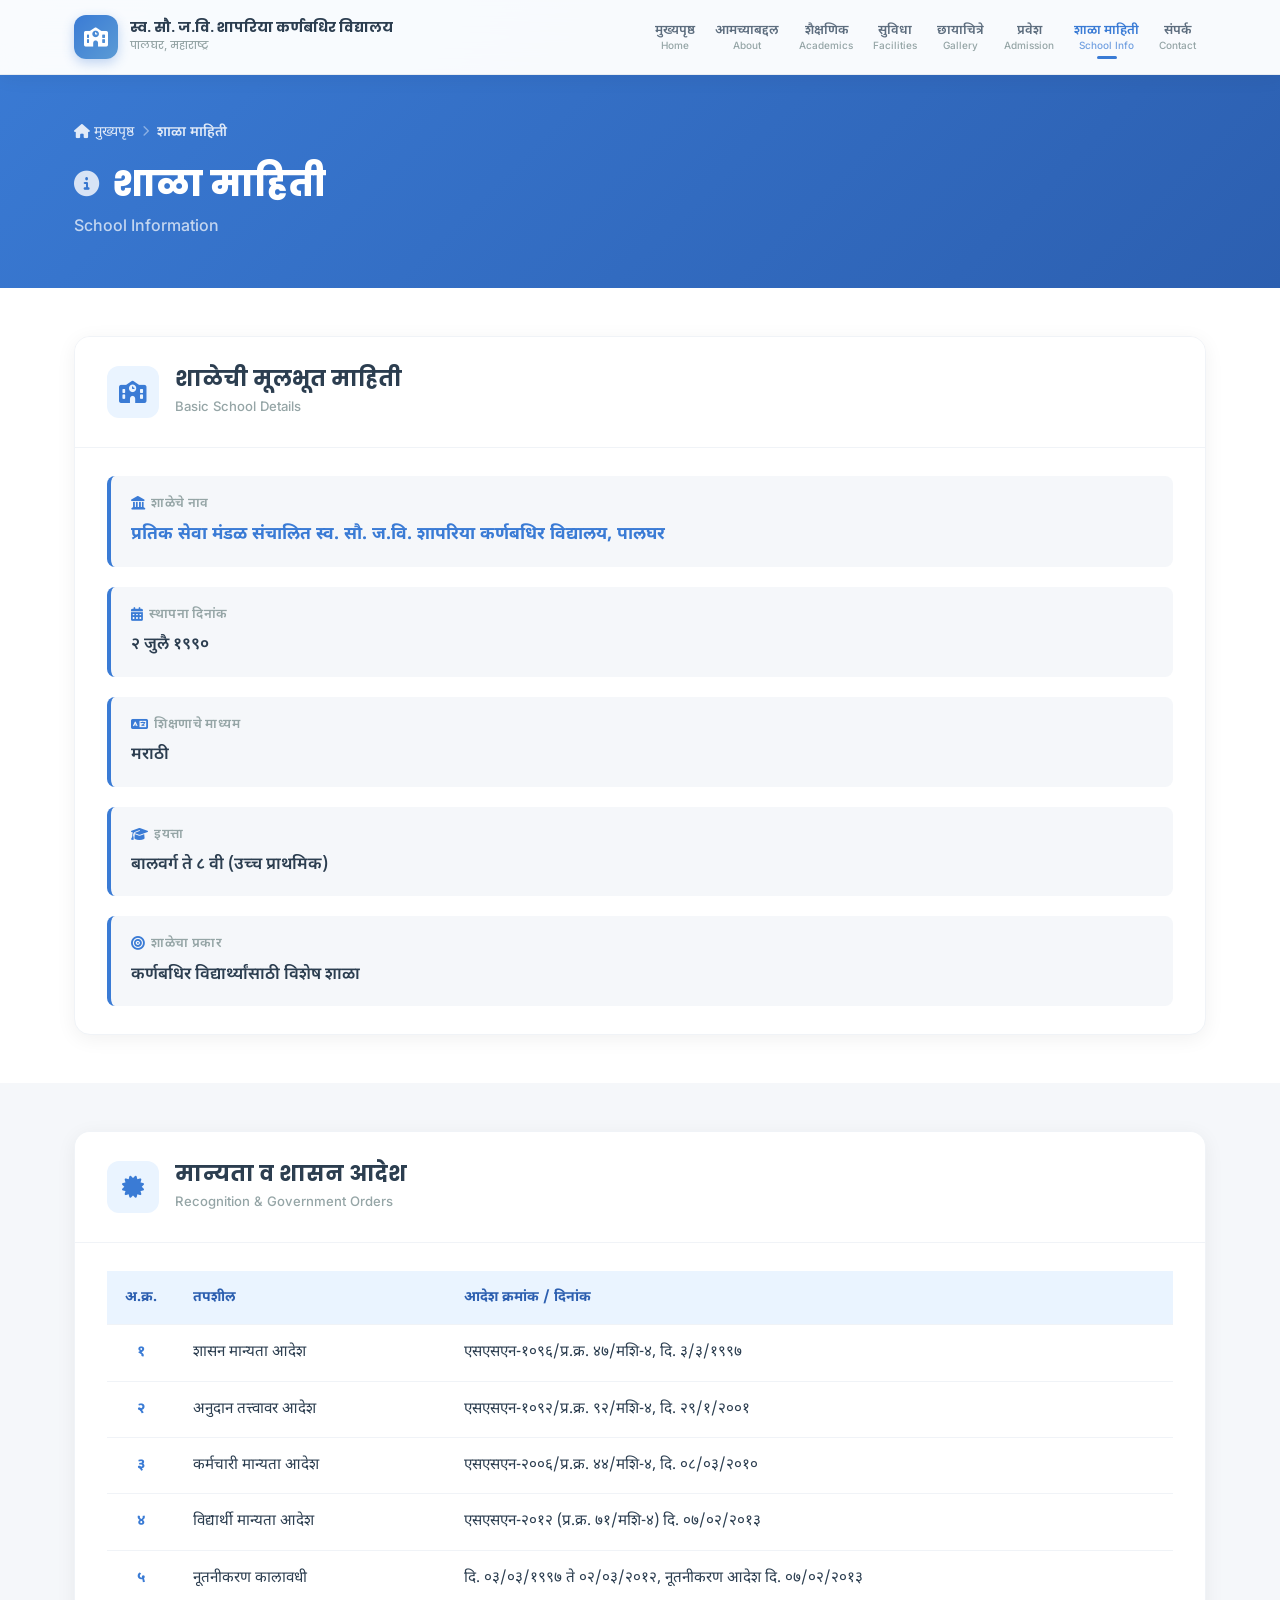
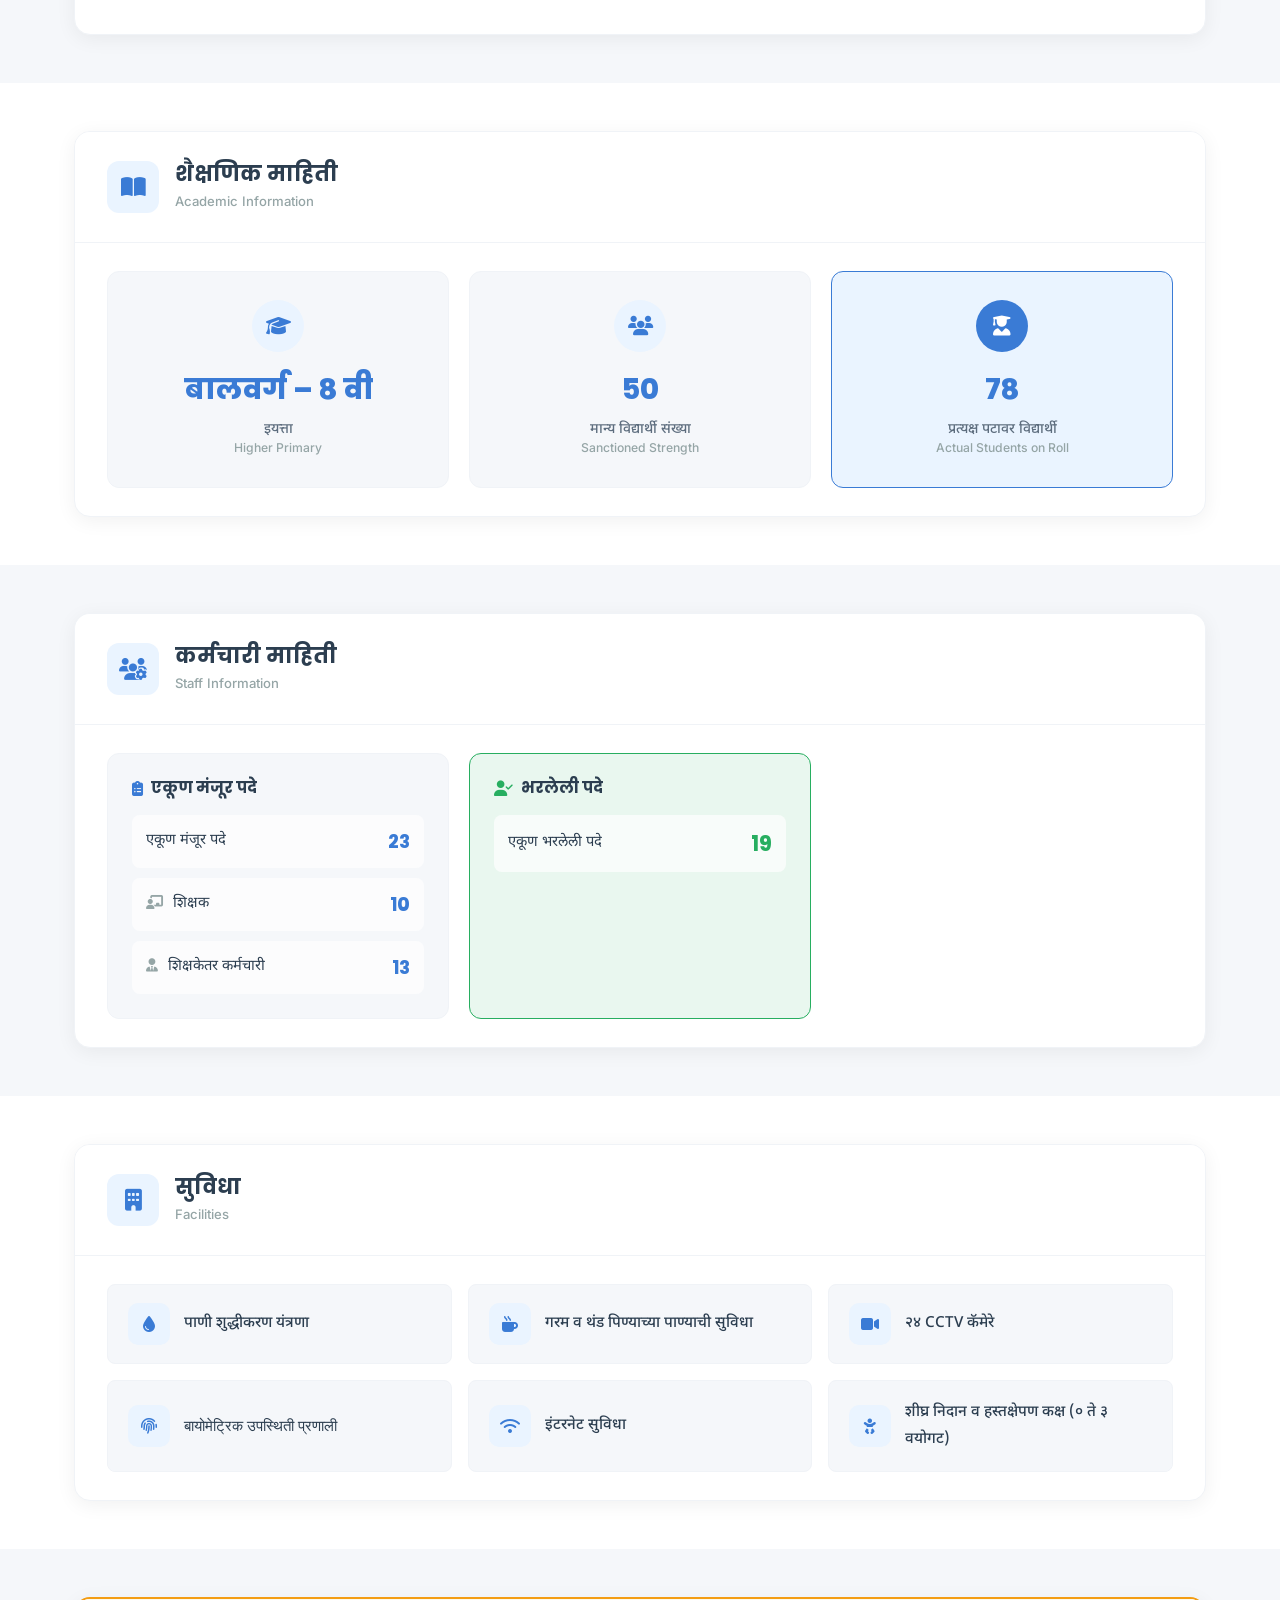
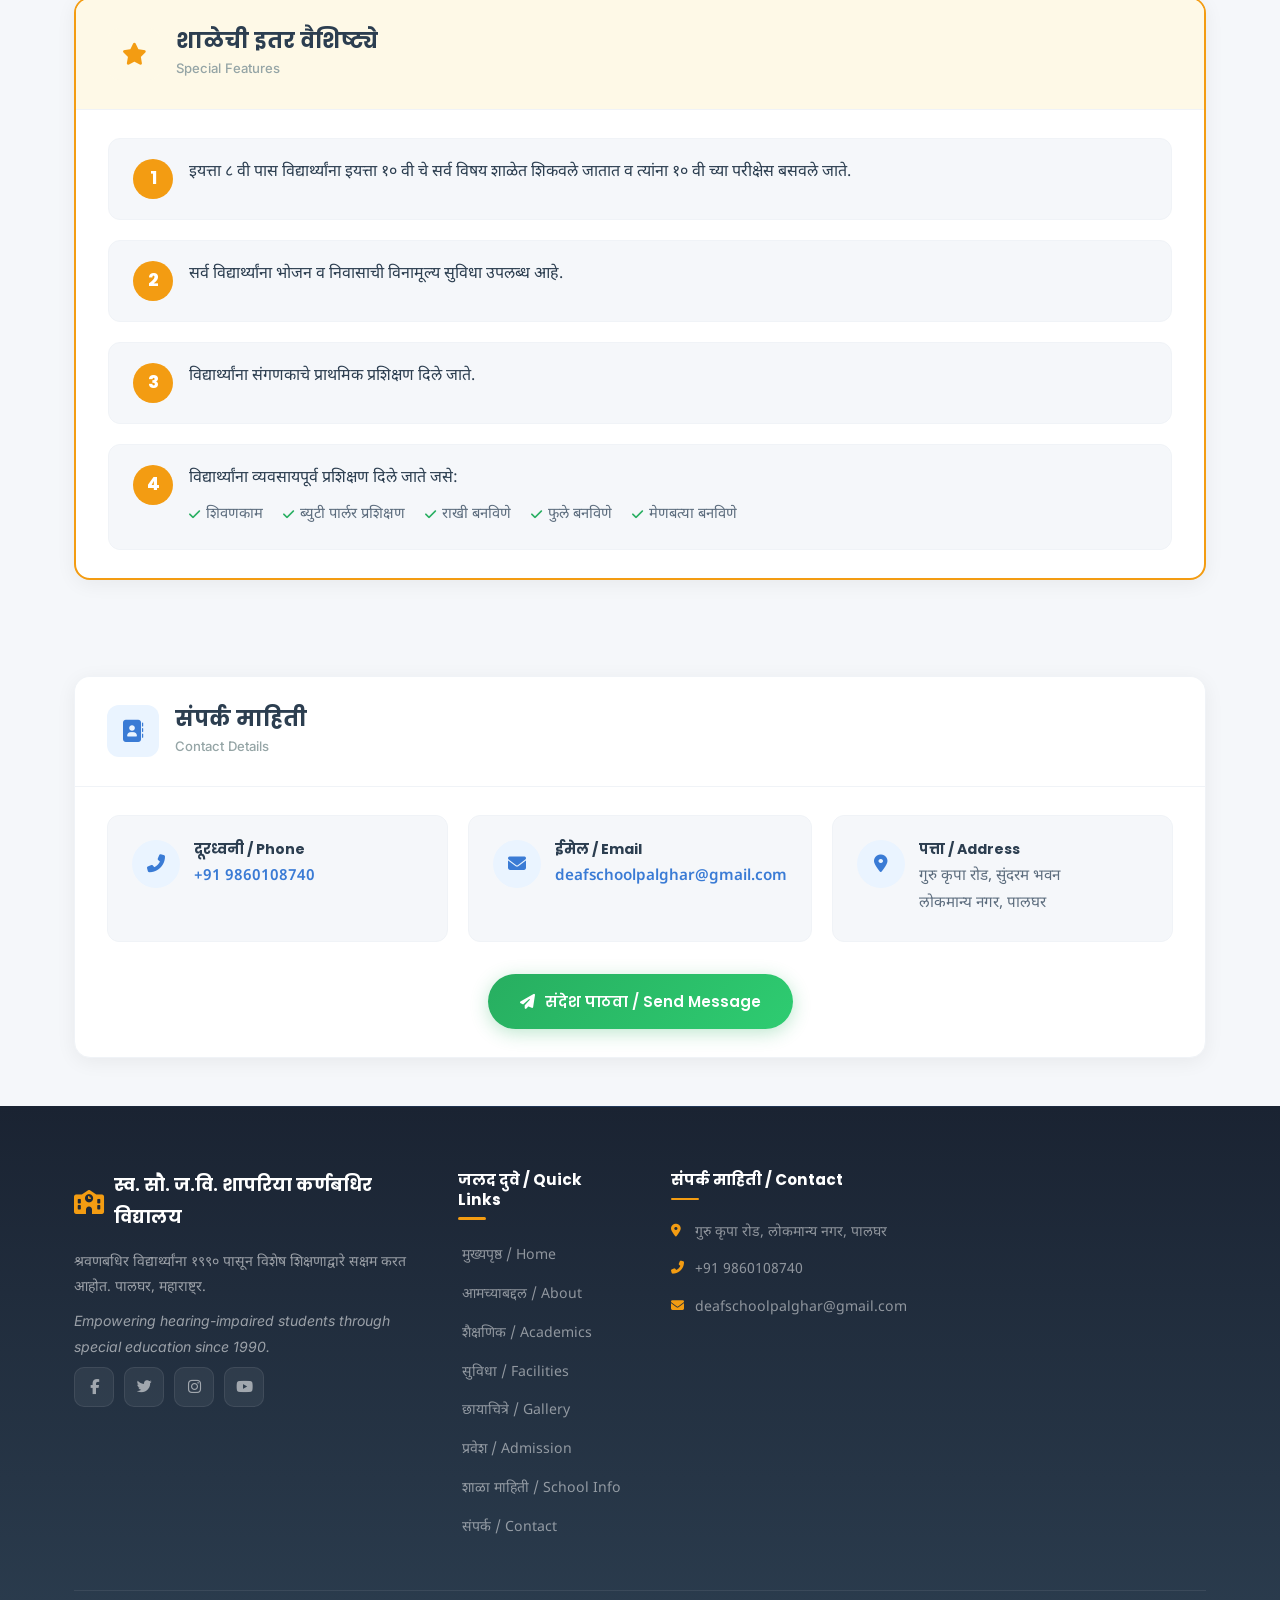
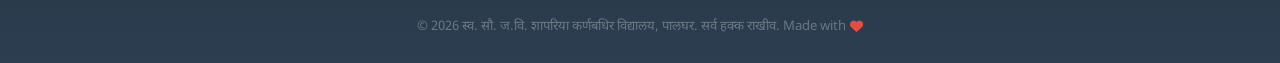
==== commit 1c1d76b7: "text content corrections" ====
--- a/school-info.html
+++ b/school-info.html
@@ -72,7 +72,7 @@
                         </div>
                         <div class="info-detail">
                             <span class="info-label"><i class="fas fa-calendar-alt"></i> स्थापना दिनांक</span>
-                            <span class="info-value">२ जून १९९०</span>
+                            <span class="info-value">२ जुलै १९९०</span>
                         </div>
                         <div class="info-detail">
                             <span class="info-label"><i class="fas fa-language"></i> शिक्षणाचे माध्यम</span>
@@ -80,11 +80,11 @@
                         </div>
                         <div class="info-detail">
                             <span class="info-label"><i class="fas fa-graduation-cap"></i> इयत्ता</span>
-                            <span class="info-value">इयत्ता ६ वी ते ८ वी (उच्च प्राथमिक)</span>
+                            <span class="info-value">बालवर्ग ते ८ वी (उच्च प्राथमिक)</span>
                         </div>
                         <div class="info-detail">
                             <span class="info-label"><i class="fas fa-bullseye"></i> शाळेचा प्रकार</span>
-                            <span class="info-value">श्रवणबधिर विद्यार्थ्यांसाठी विशेष शाळा</span>
+                            <span class="info-value">कर्णबधिर विद्यार्थ्यांसाठी विशेष शाळा</span>
                         </div>
                     </div>
                 </div>
@@ -162,7 +162,7 @@
                     <div class="info-stats-row">
                         <div class="info-stat-box">
                             <div class="info-stat-icon"><i class="fas fa-graduation-cap"></i></div>
-                            <div class="info-stat-number">६ वी – ८ वी</div>
+                            <div class="info-stat-number">बालवर्ग – ८ वी</div>
                             <div class="info-stat-label">इयत्ता<br><small>Higher Primary</small></div>
                         </div>
                         <div class="info-stat-box">
@@ -172,7 +172,7 @@
                         </div>
                         <div class="info-stat-box accent">
                             <div class="info-stat-icon"><i class="fas fa-user-graduate"></i></div>
-                            <div class="info-stat-number">७६–७८</div>
+                            <div class="info-stat-number">७८</div>
                             <div class="info-stat-label">प्रत्यक्ष पटावर विद्यार्थी<br><small>Actual Students on Roll</small></div>
                         </div>
                     </div>
@@ -220,7 +220,8 @@
                                 </div>
                             </div>
                         </div>
-                        <div class="staff-block vacant">
+                        <!-- Uncomment the below block if you want to show vacant positions -->
+                        <!-- <div class="staff-block vacant">
                             <h3><i class="fas fa-user-clock"></i> रिक्त पदे</h3>
                             <div class="staff-detail-list">
                                 <div class="staff-detail-item">
@@ -228,7 +229,7 @@
                                     <span class="staff-count">४</span>
                                 </div>
                             </div>
-                        </div>
+                        </div> -->
                     </div>
                 </div>
             </div>
@@ -253,28 +254,16 @@
                             <span>पाणी शुद्धीकरण यंत्रणा</span>
                         </div>
                         <div class="facility-info-item">
-                            <div class="facility-info-icon"><i class="fas fa-water"></i></div>
-                            <span>१००० लिटर क्षमतेचे ३ पाण्याचे टाके</span>
-                        </div>
-                        <div class="facility-info-item">
                             <div class="facility-info-icon"><i class="fas fa-mug-hot"></i></div>
                             <span>गरम व थंड पिण्याच्या पाण्याची सुविधा</span>
                         </div>
                         <div class="facility-info-item">
-                            <div class="facility-info-icon"><i class="fas fa-fan"></i></div>
-                            <span>सुमारे २५ फॅन</span>
-                        </div>
-                        <div class="facility-info-item">
-                            <div class="facility-info-icon"><i class="fas fa-lightbulb"></i></div>
-                            <span>३५ ट्यूबलाईट व एलईडी बल्ब</span>
-                        </div>
-                        <div class="facility-info-item">
                             <div class="facility-info-icon"><i class="fas fa-video"></i></div>
                             <span>२४ CCTV कॅमेरे</span>
                         </div>
                         <div class="facility-info-item">
                             <div class="facility-info-icon"><i class="fas fa-fingerprint"></i></div>
-                            <span>बायोमेट्रिक उपस्थिती प्रणाली</span>
+                            <span style="font-family: roboto;">बायोमेट्रिक उपस्थिती प्रणाली</span>
                         </div>
                         <div class="facility-info-item">
                             <div class="facility-info-icon"><i class="fas fa-wifi"></i></div>
@@ -282,7 +271,7 @@
                         </div>
                         <div class="facility-info-item">
                             <div class="facility-info-icon"><i class="fas fa-baby"></i></div>
-                            <span>प्रारंभिक निदान व हस्तक्षेप कक्ष (० ते ३ वयोगट)</span>
+                            <span>शीघ्र निदान व हस्तक्षेपण कक्ष (० ते ३ वयोगट)</span>
                         </div>
                     </div>
                 </div>
--- a/style.css
+++ b/style.css
@@ -148,6 +148,7 @@
     font-size: 11px;
     color: var(--text-light);
     font-weight: 500;
+    font-family: "Roboto", var(--font-en), sans-serif;
 }
 
 .nav-menu {
@@ -306,7 +307,7 @@
     border: 1px solid rgba(255, 255, 255, 0.2);
     padding: 10px 26px;
     border-radius: 50px;
-    font-size: 13px;
+    font-size: 18px;
     font-weight: 600;
     margin-bottom: 28px;
     letter-spacing: 1px;
@@ -315,7 +316,7 @@
 }
 
 .hero-badge i {
-    font-size: 13px;
+    font-size: 18px;
     color: var(--accent);
 }
 
@@ -2608,6 +2609,12 @@
     background: var(--accent-light);
 }
 
+.footer-mrtxt{
+    font-family: var(--font-en);
+    font-size: 0.78rem;
+    color: rgba(255, 255, 255, 0.4);
+}
+
 /* ========== SCHOOL INFO PAGE RESPONSIVE ========== */
 
 @media (max-width: 1024px) {
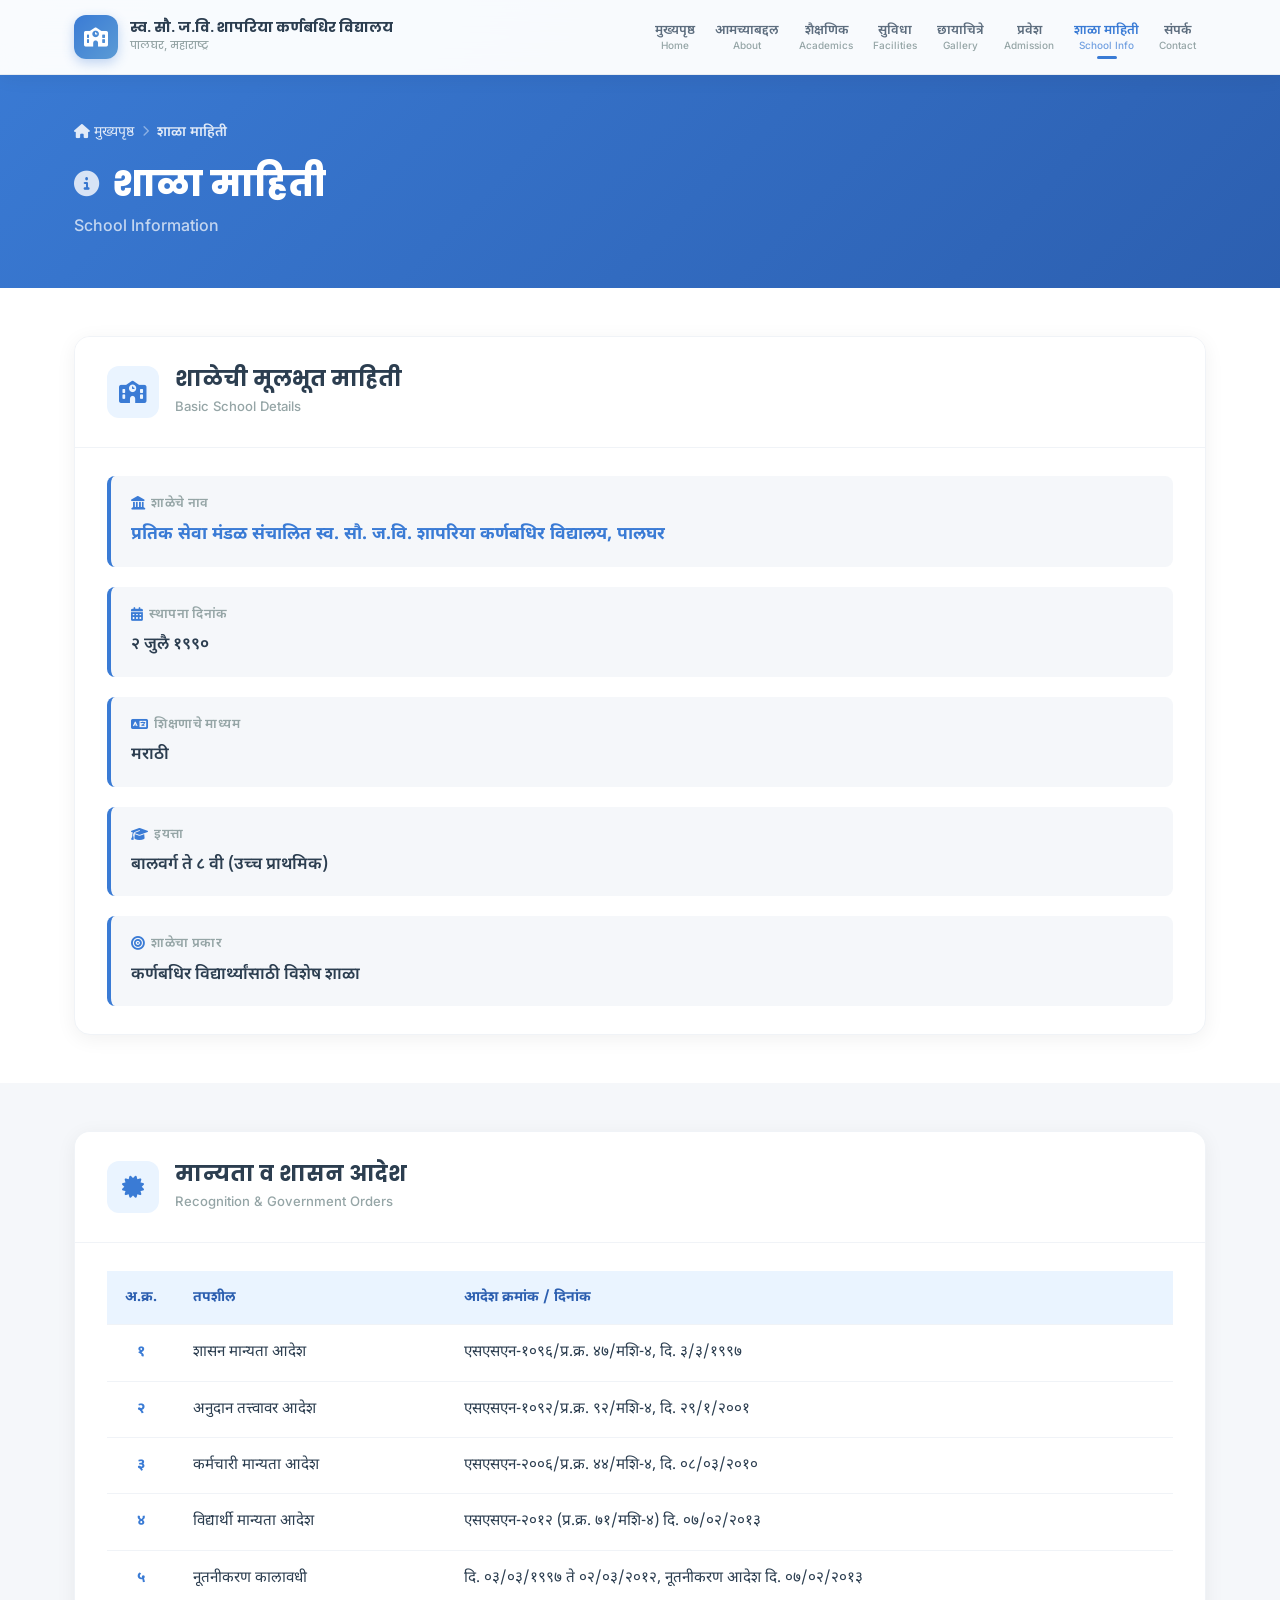
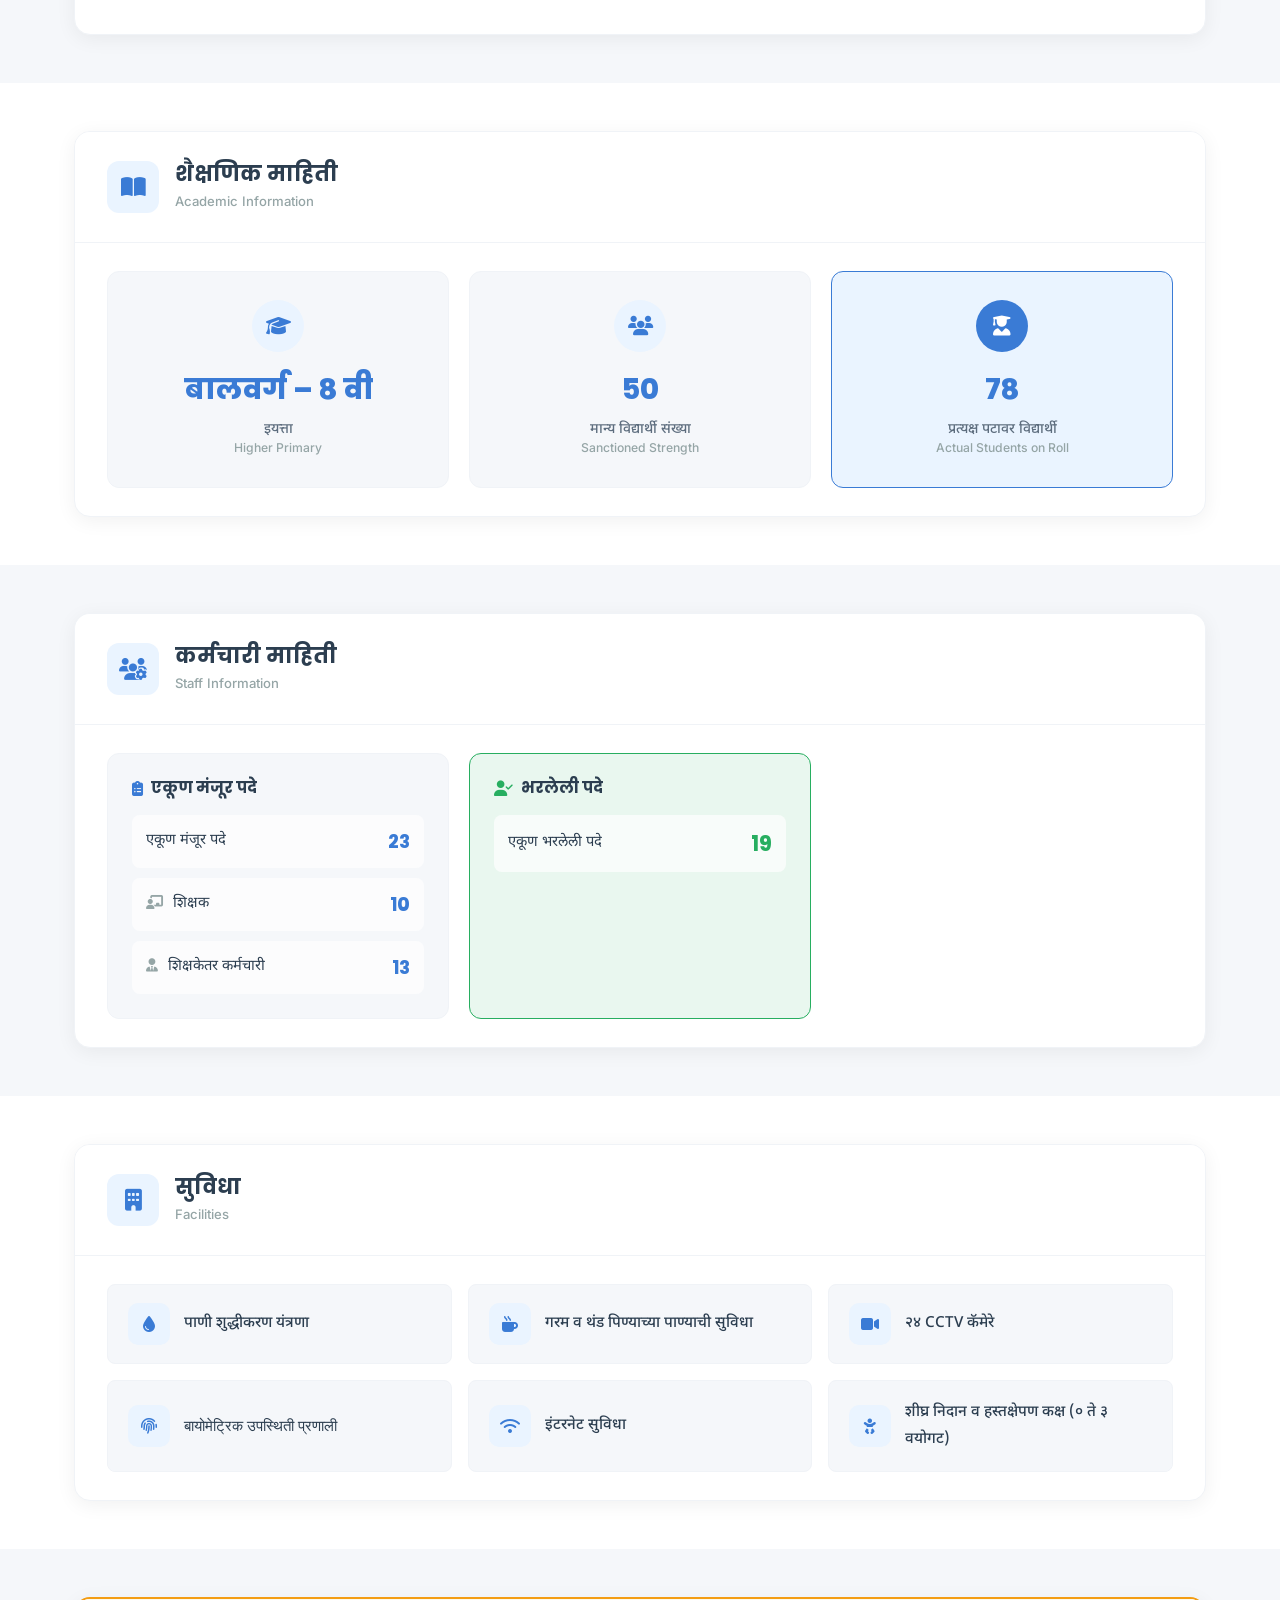
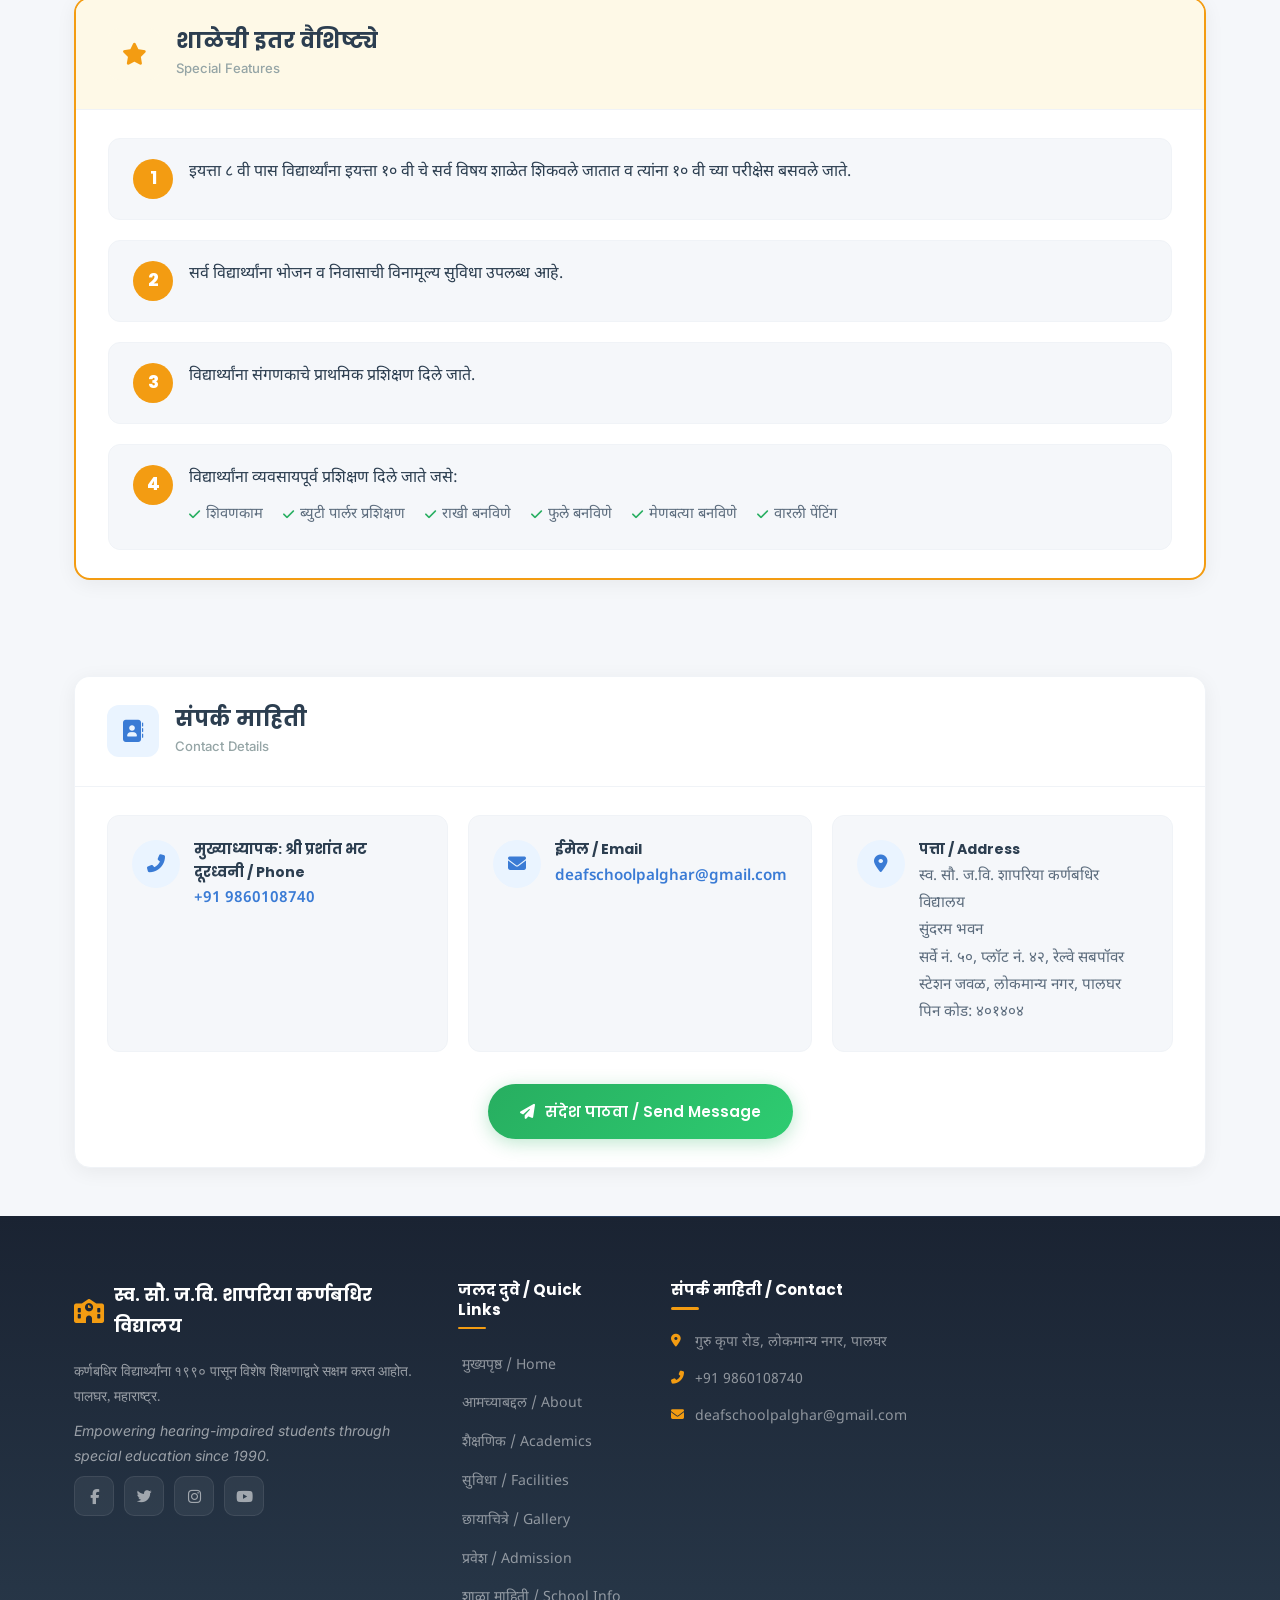
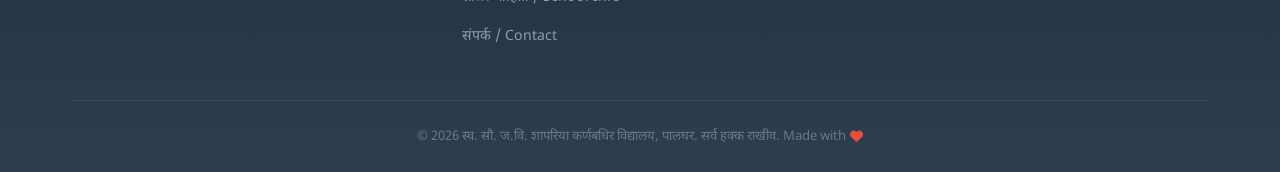
==== commit 1280133b: "text content corrections" ====
--- a/school-info.html
+++ b/school-info.html
@@ -314,6 +314,7 @@
                                     <li><i class="fas fa-check"></i> राखी बनविणे</li>
                                     <li><i class="fas fa-check"></i> फुले बनविणे</li>
                                     <li><i class="fas fa-check"></i> मेणबत्या बनविणे</li>
+                                    <li><i class="fas fa-check"></i> वारली पेंटिंग</li>
                                 </ul>
                             </div>
                         </li>
@@ -339,6 +340,7 @@
                         <div class="contact-info-item">
                             <div class="contact-info-icon"><i class="fas fa-phone-alt"></i></div>
                             <div>
+                                <h4>मुख्याध्यापक: श्री प्रशांत भट</h4>
                                 <h4>दूरध्वनी / Phone</h4>
                                 <p><a href="tel:+919860108740">+91 9860108740</a></p>
                             </div>
@@ -354,7 +356,7 @@
                             <div class="contact-info-icon"><i class="fas fa-map-marker-alt"></i></div>
                             <div>
                                 <h4>पत्ता / Address</h4>
-                                <p>गुरु कृपा रोड, सुंदरम भवन<br>लोकमान्य नगर, पालघर</p>
+                                <p>स्व. सौ. ज.वि. शापरिया कर्णबधिर विद्यालय<br>सुंदरम भवन<br>सर्वे नं. ५०, प्लॉट नं. ४२, रेल्वे सबपॉवर स्टेशन जवळ, लोकमान्य नगर, पालघर<br>पिन कोड: ४०१४०४</p>
                             </div>
                         </div>
                     </div>
@@ -377,7 +379,7 @@
                         <i class="fas fa-school"></i>
                         <span>स्व. सौ. ज.वि. शापरिया कर्णबधिर विद्यालय</span>
                     </div>
-                    <p>श्रवणबधिर विद्यार्थ्यांना १९९० पासून विशेष शिक्षणाद्वारे सक्षम करत आहोत. पालघर, महाराष्ट्र.</p>
+                    <p style="font-family: roboto;"> कर्णबधिर विद्यार्थ्यांना १९९० पासून विशेष शिक्षणाद्वारे सक्षम करत आहोत. पालघर, महाराष्ट्र.</p>
                     <p class="footer-en">Empowering hearing-impaired students through special education since 1990.</p>
                     <div class="footer-social">
                         <a href="#" aria-label="Facebook" class="social-link"><i class="fab fa-facebook-f"></i></a>
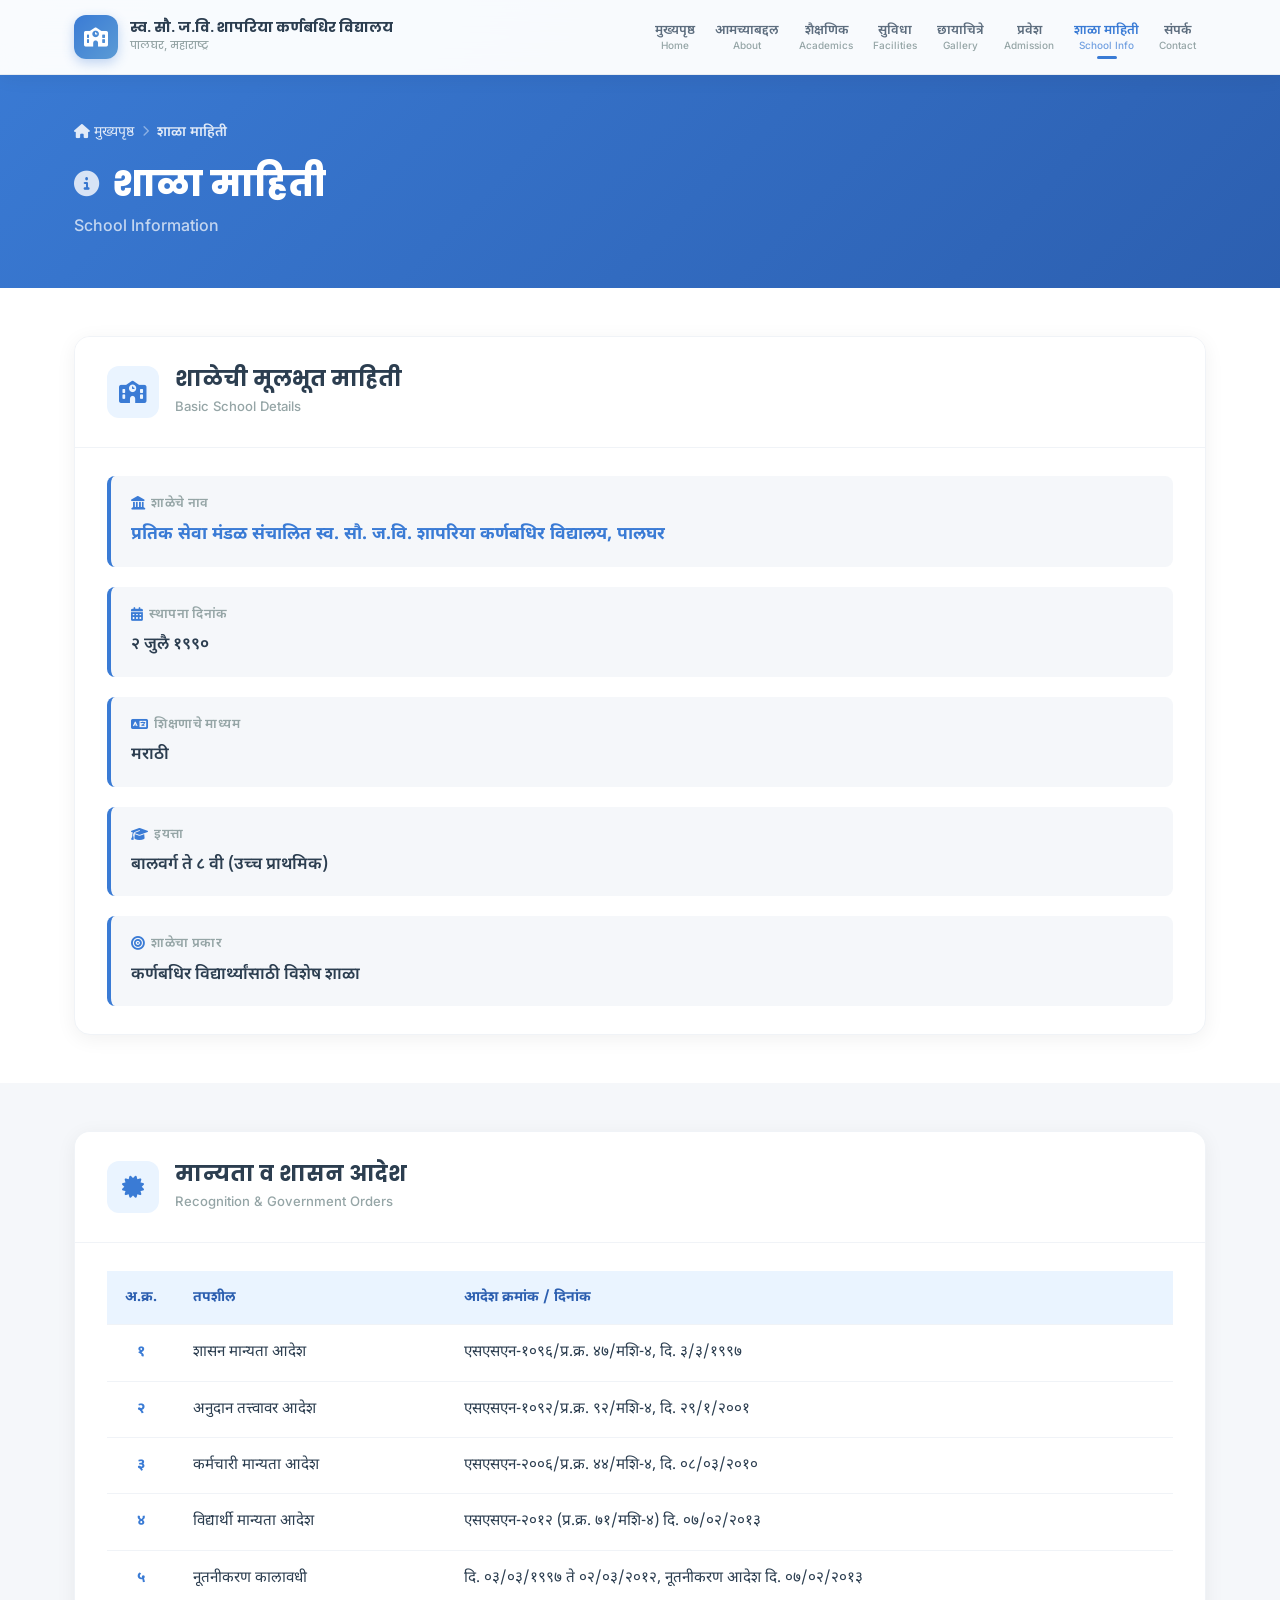
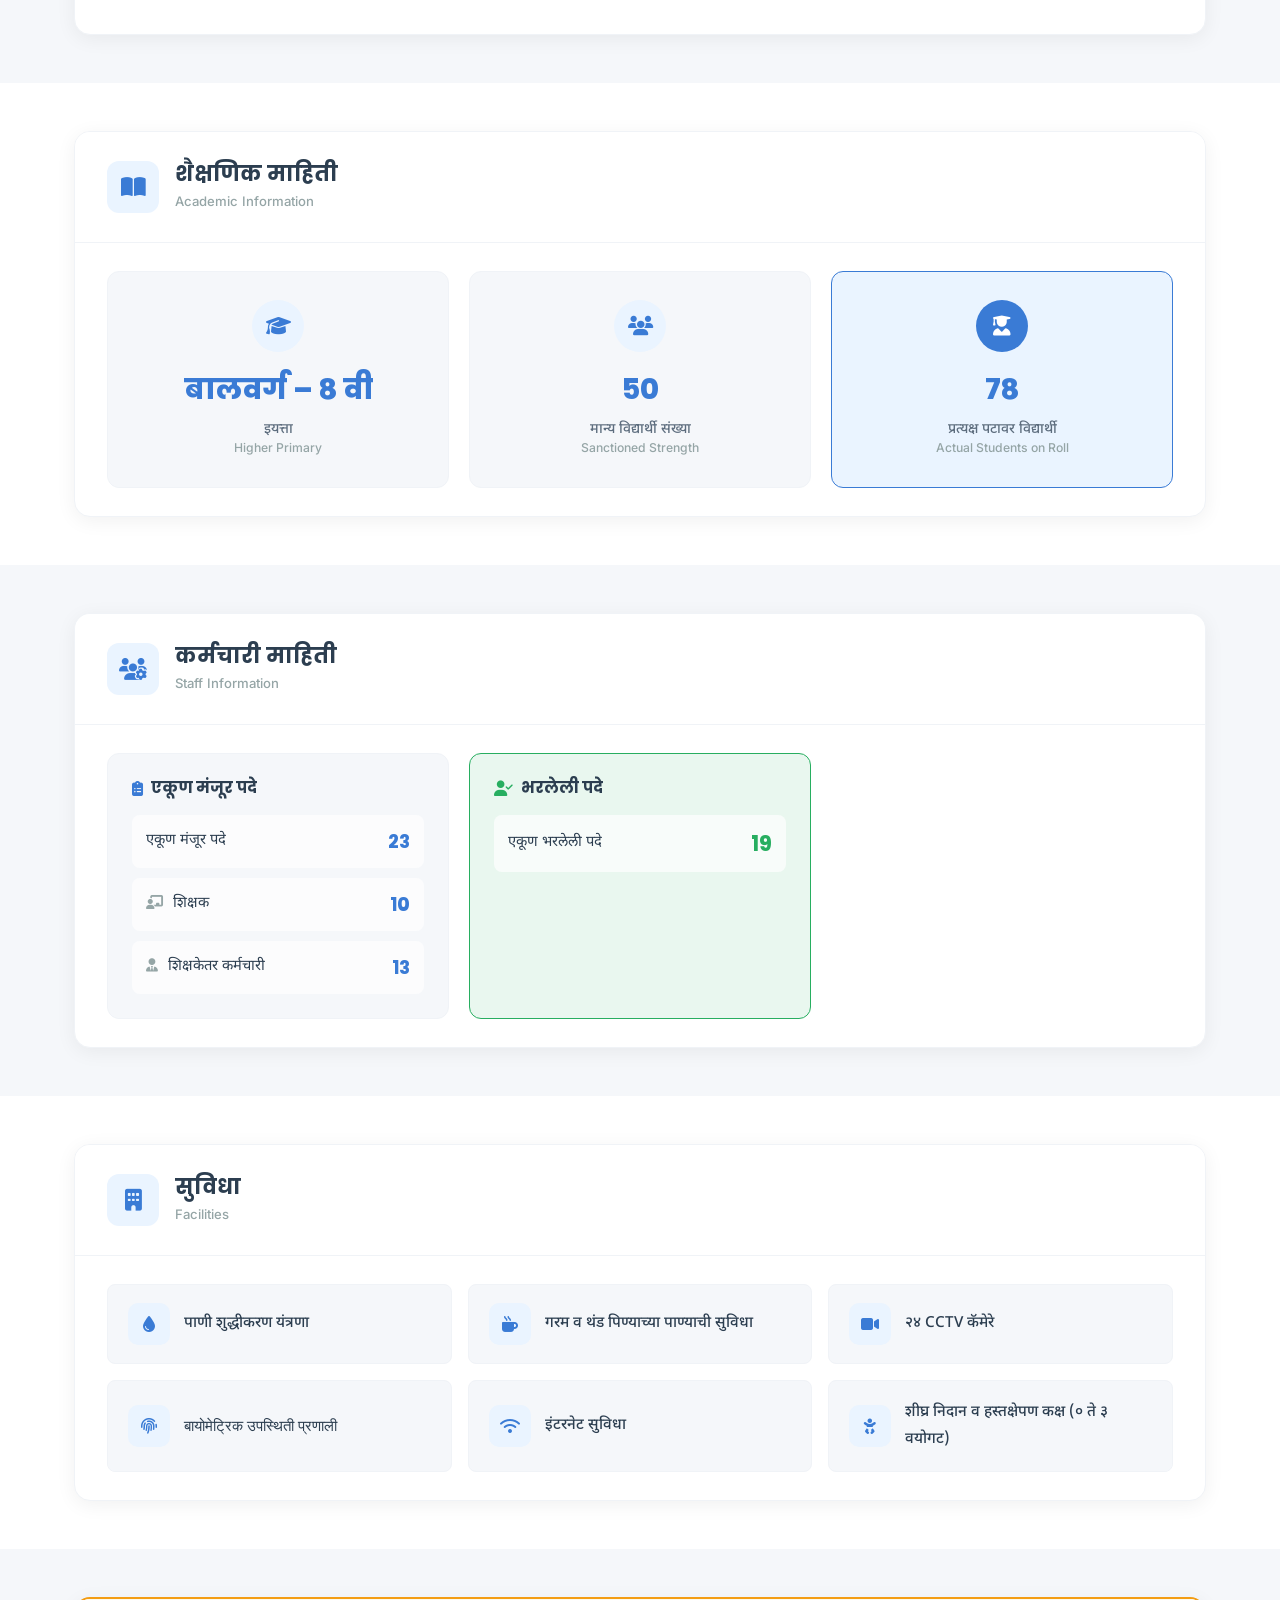
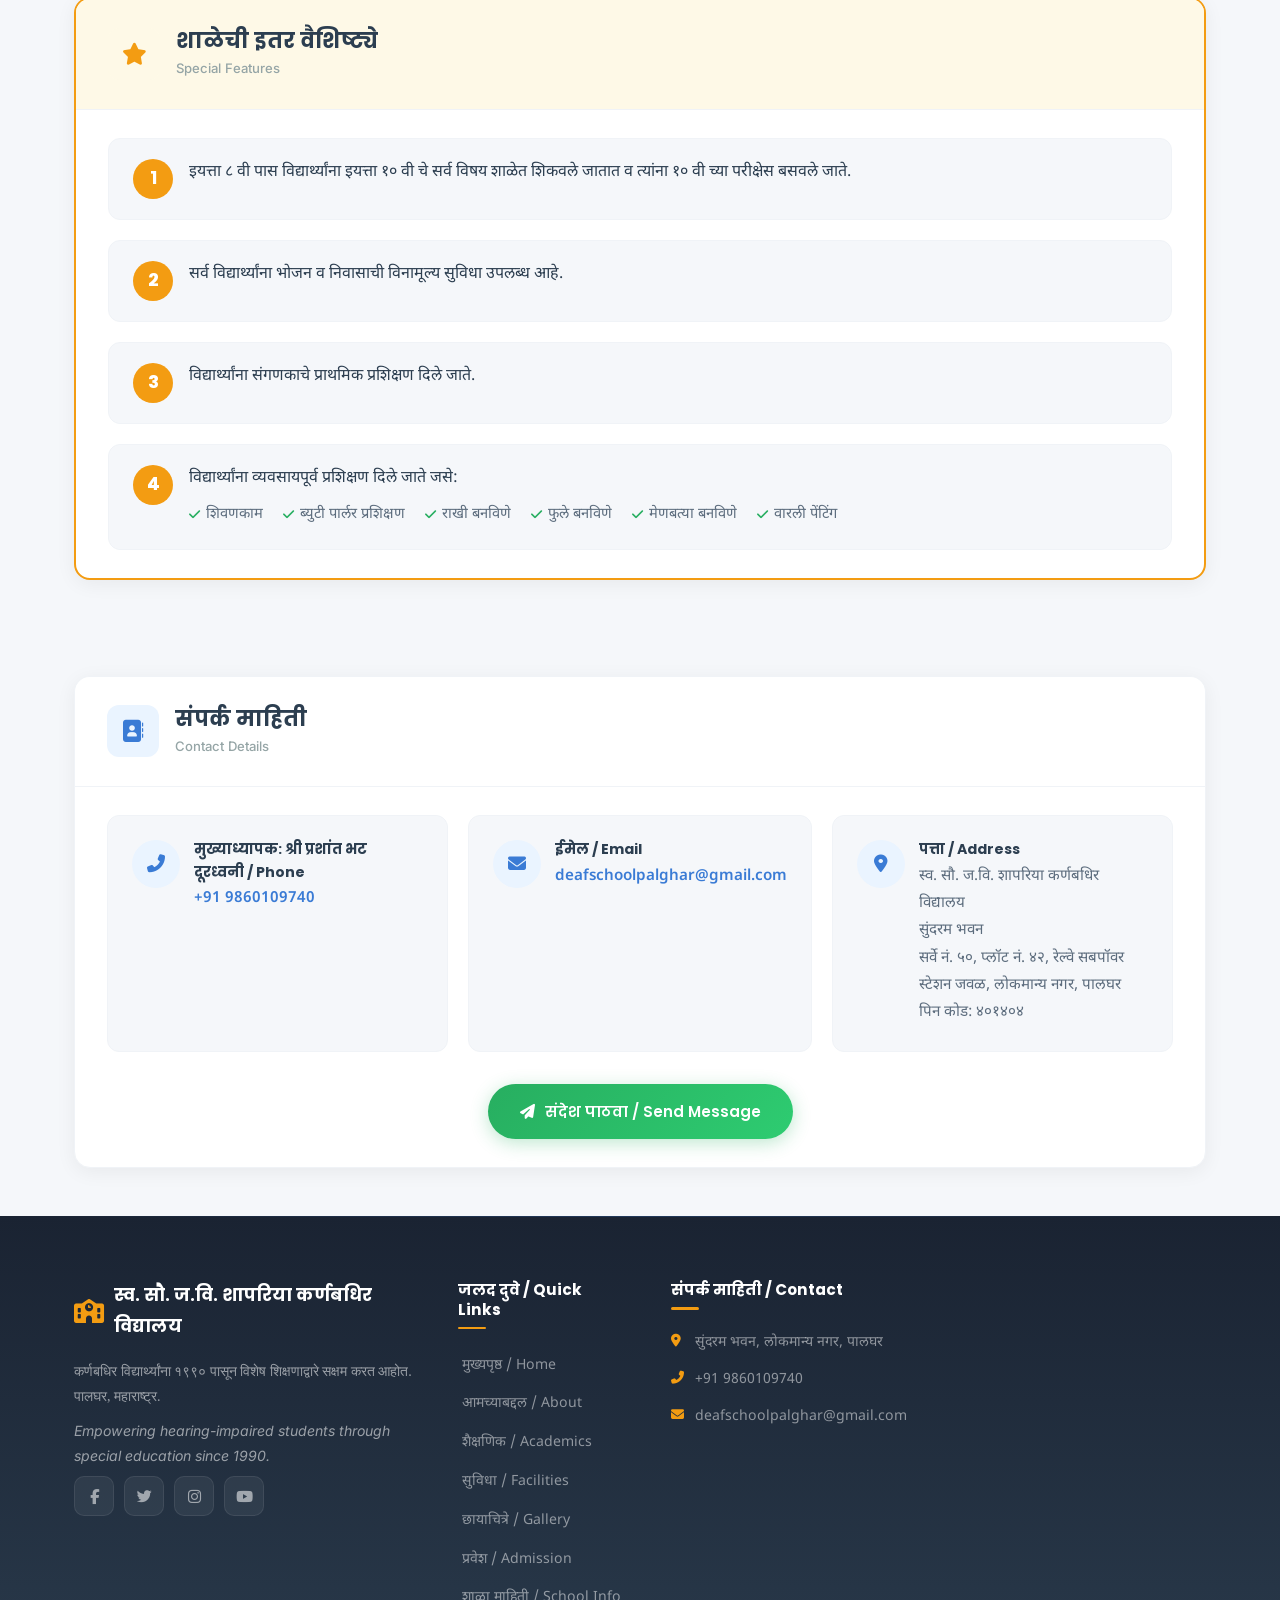
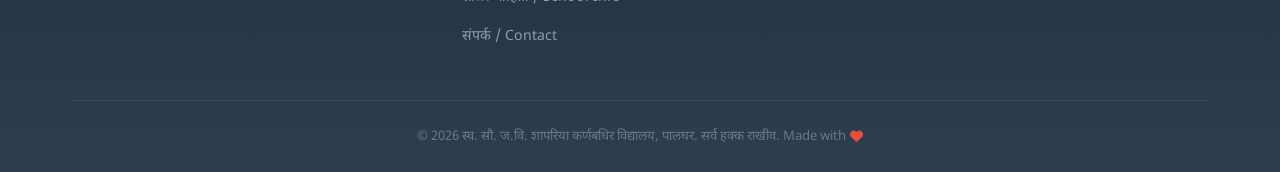
==== commit d2e619fc: "text content corrections" ====
--- a/school-info.html
+++ b/school-info.html
@@ -342,7 +342,7 @@
                             <div>
                                 <h4>मुख्याध्यापक: श्री प्रशांत भट</h4>
                                 <h4>दूरध्वनी / Phone</h4>
-                                <p><a href="tel:+919860108740">+91 9860108740</a></p>
+                                <p><a href="tel:9860109740">+91 9860109740</a></p>
                             </div>
                         </div>
                         <div class="contact-info-item">
@@ -404,8 +404,8 @@
                 <div class="footer-contact">
                     <h4>संपर्क माहिती / Contact</h4>
                     <ul>
-                        <li><i class="fas fa-map-marker-alt"></i> गुरु कृपा रोड, लोकमान्य नगर, पालघर</li>
-                        <li><i class="fas fa-phone-alt"></i> +91 9860108740</li>
+                        <li><i class="fas fa-map-marker-alt"></i>सुंदरम भवन, लोकमान्य नगर, पालघर</li>
+                        <li><i class="fas fa-phone-alt"></i> +91 9860109740</li>
                         <li><i class="fas fa-envelope"></i> deafschoolpalghar@gmail.com</li>
                     </ul>
                 </div>
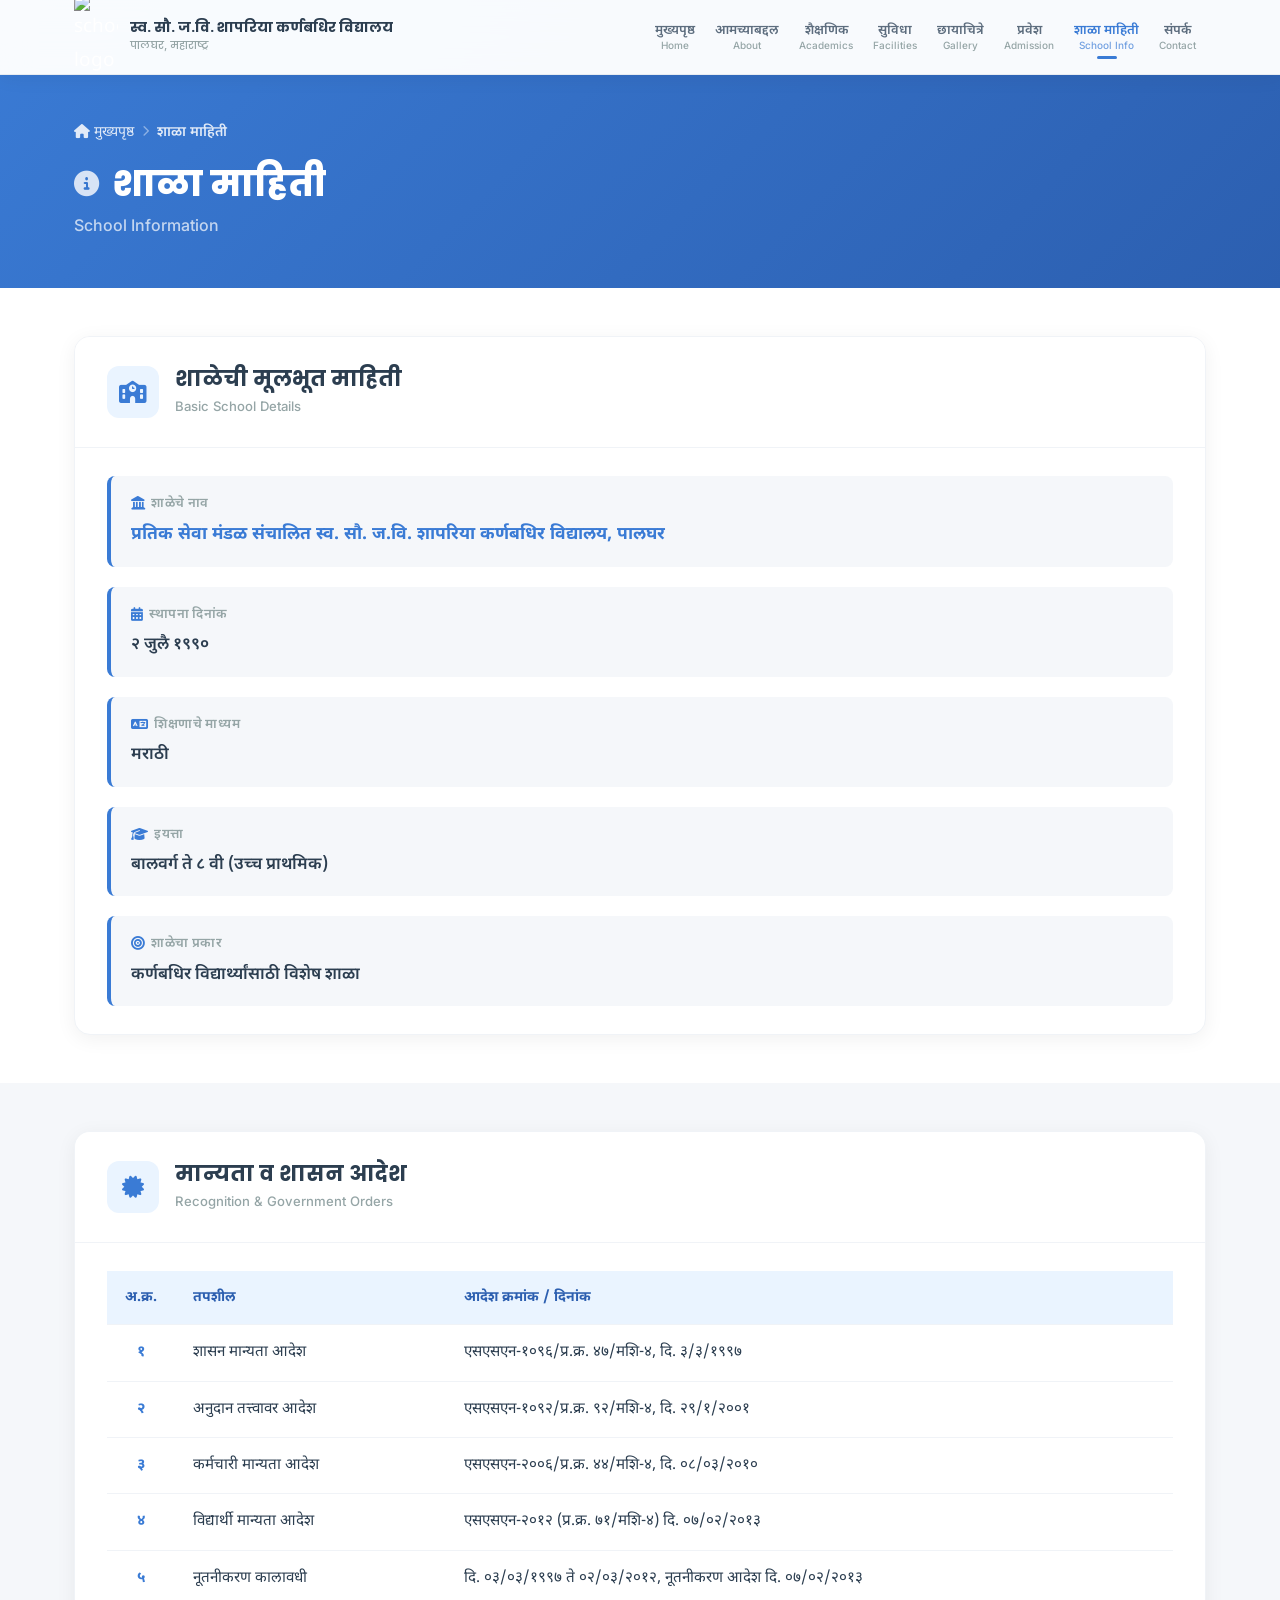
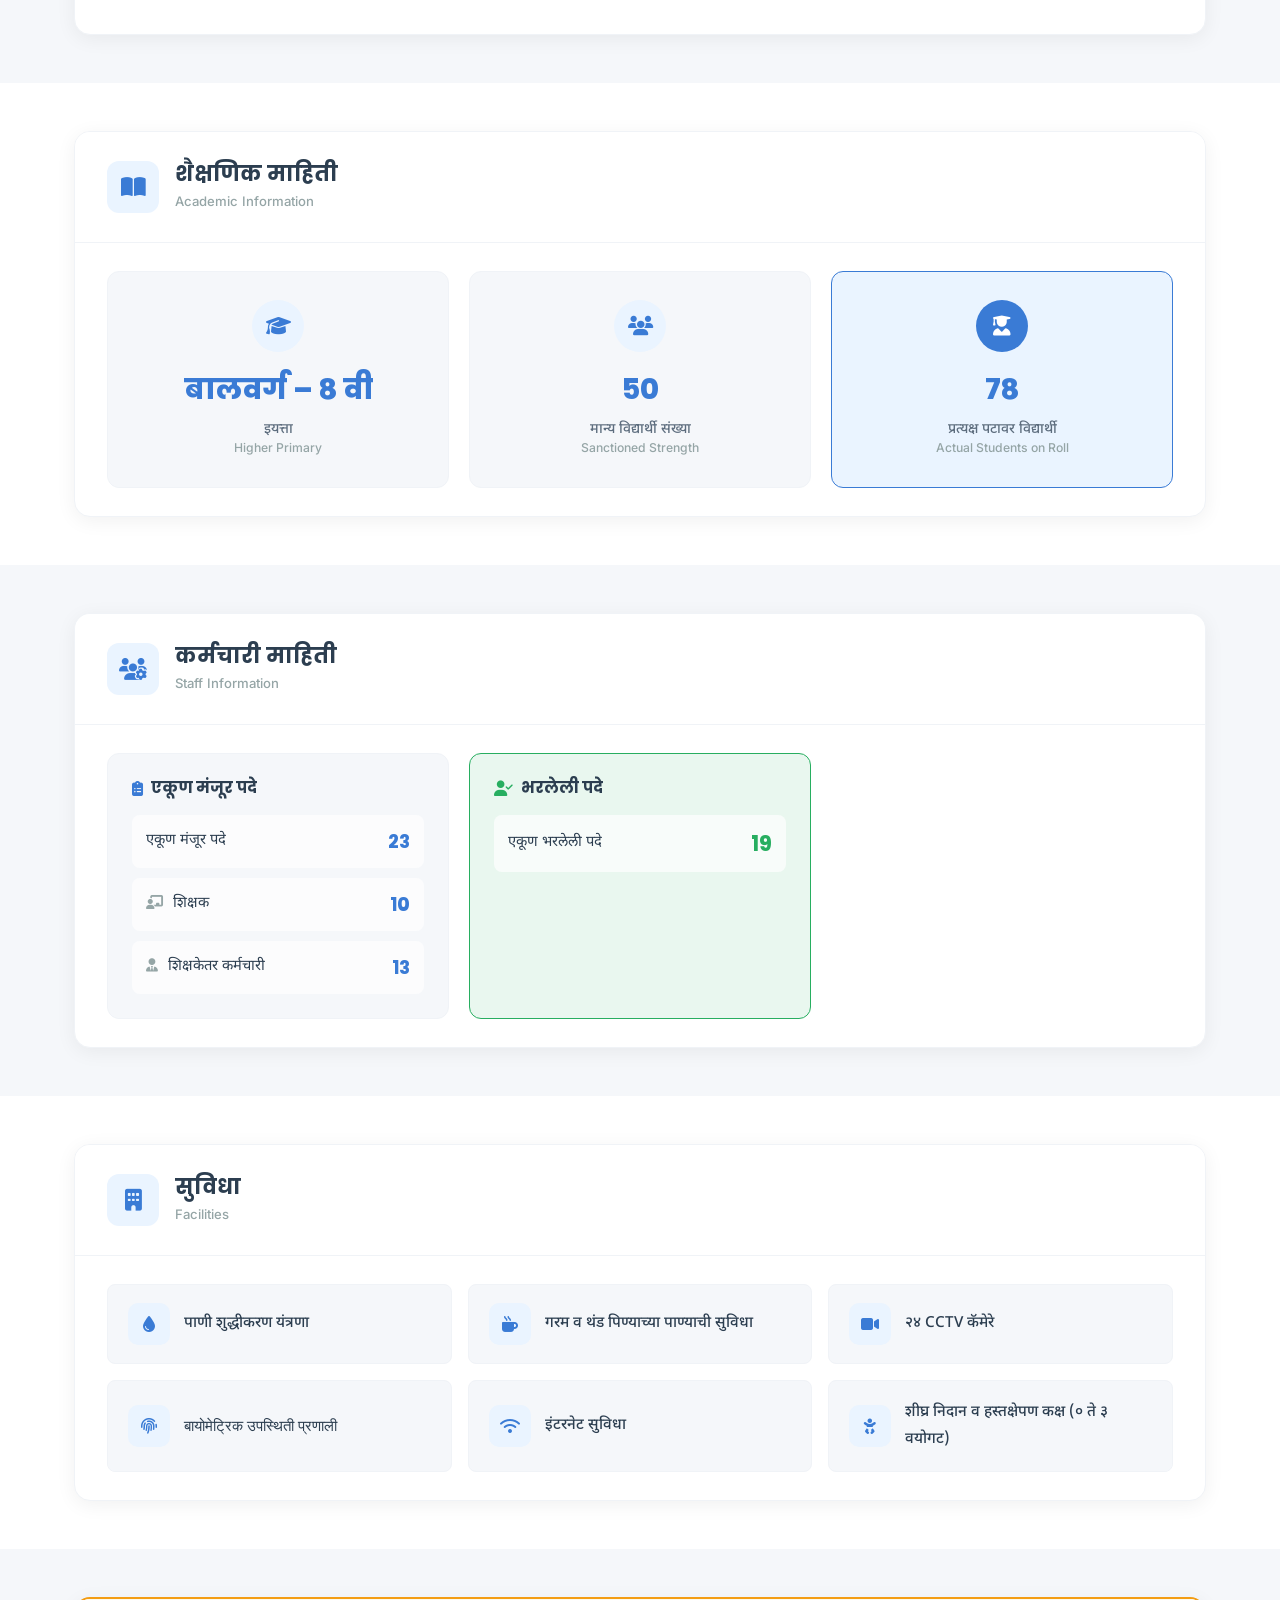
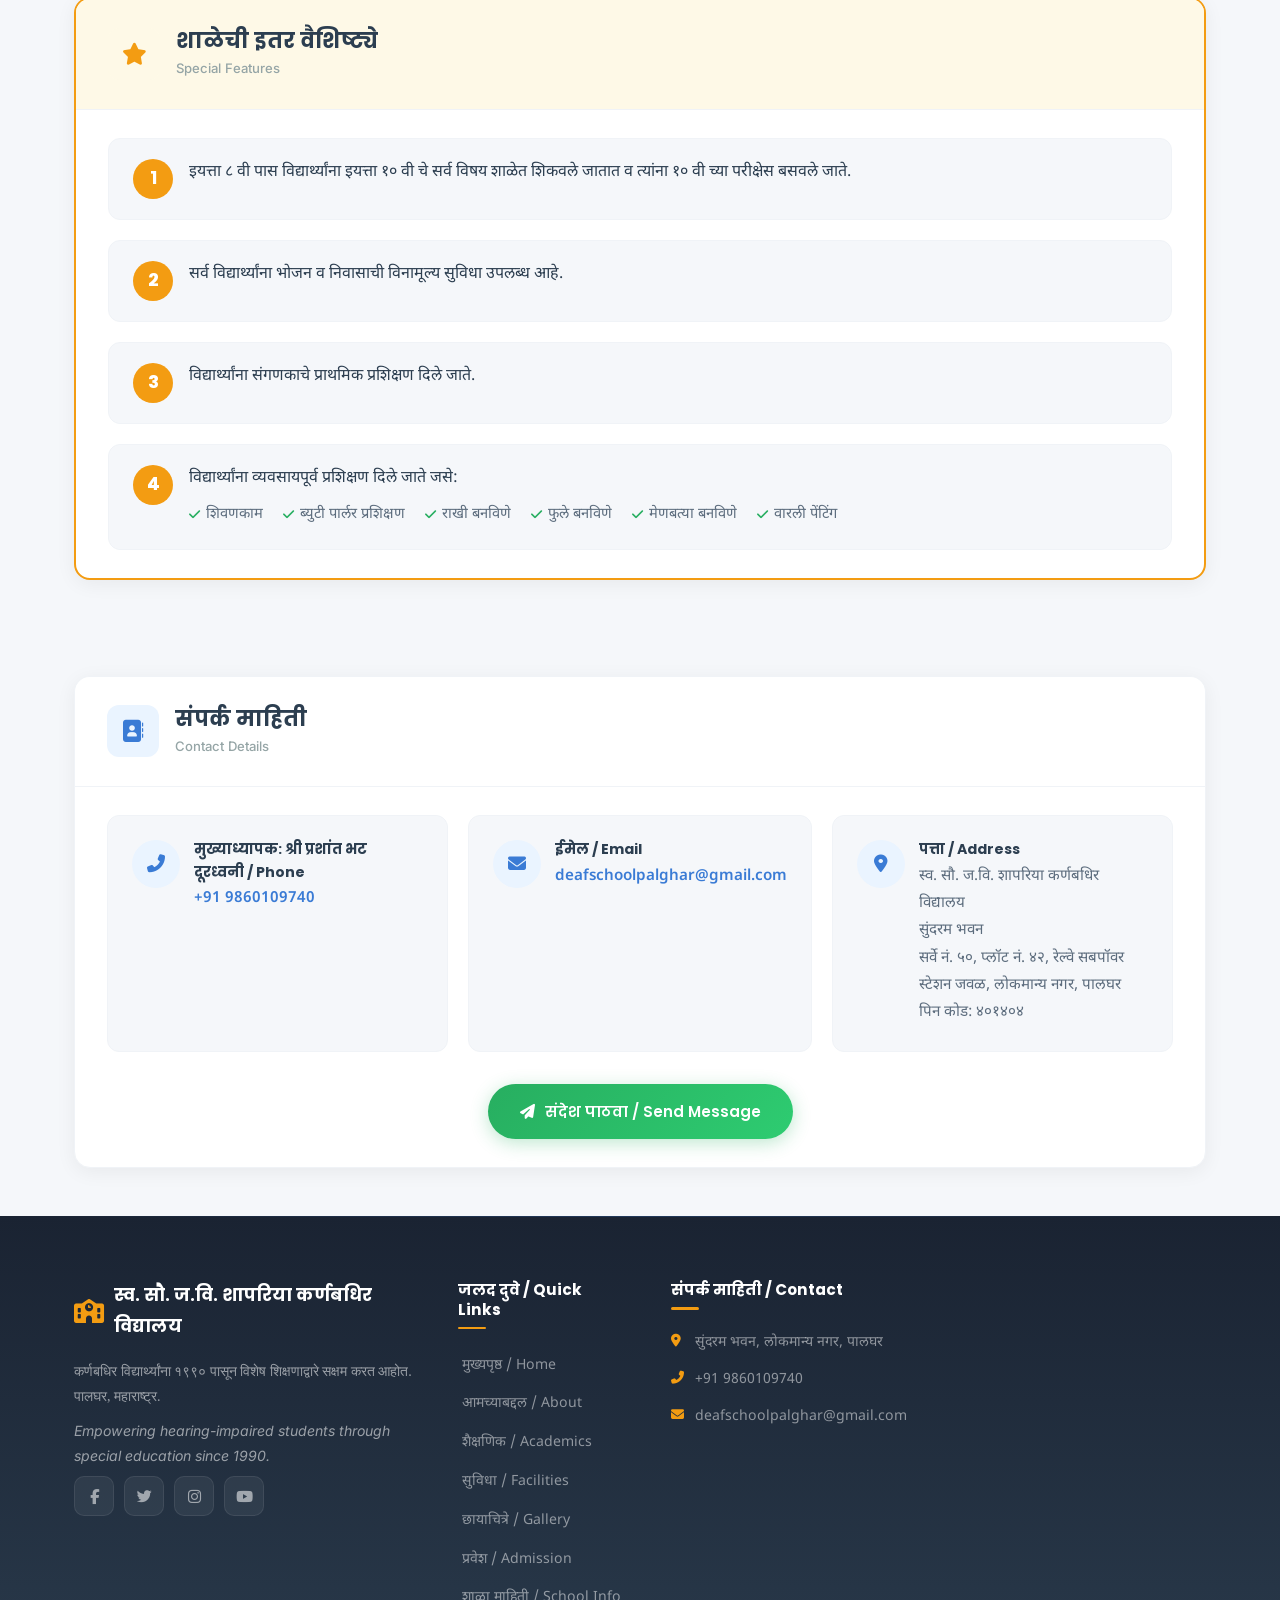
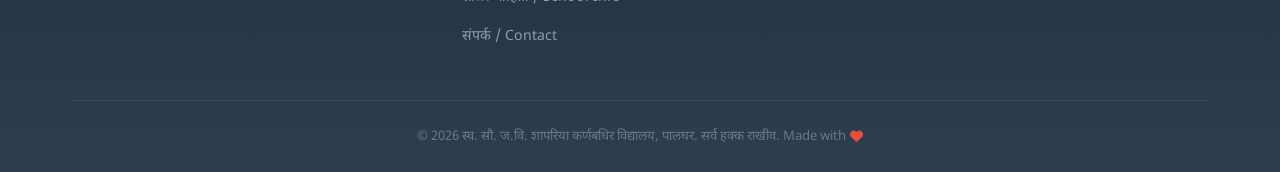
==== commit 16509072: "school image added" ====
--- a/school-info.html
+++ b/school-info.html
@@ -18,7 +18,7 @@
     <nav class="navbar scrolled" role="navigation" aria-label="Main navigation">
         <div class="container nav-container">
             <a href="index.html" class="nav-logo" aria-label="स्व. सौ. ज.वि. शापरिया कर्णबधिर विद्यालय मुख्यपृष्ठ">
-                <div class="logo-icon"><i class="fas fa-school"></i></div>
+                <div class="logo-icon"><img src="https://cdn.phototourl.com/uploads/2026-03-07-4a843abe-8712-4425-b025-aacff829c2f0.png" alt="school logo"></div>
                 <div class="logo-text">
                     <span class="logo-main">स्व. सौ. ज.वि. शापरिया कर्णबधिर विद्यालय</span>
                     <span class="logo-sub">पालघर, महाराष्ट्र</span>
--- a/style.css
+++ b/style.css
@@ -116,19 +116,17 @@
 .logo-icon {
     width: 44px;
     height: 44px;
-    background: linear-gradient(135deg, var(--primary) 0%, #5b9bd5 100%);
     border-radius: 12px;
     display: flex;
     align-items: center;
     justify-content: center;
     color: #fff;
     font-size: 19px;
-    box-shadow: 0 4px 12px rgba(58, 123, 213, 0.3);
     transition: var(--transition);
 }
 
 .nav-logo:hover .logo-icon {
-    transform: rotate(-5deg) scale(1.05);
+    transform: rotate(-360deg) scale(1.05);
 }
 
 .logo-text {
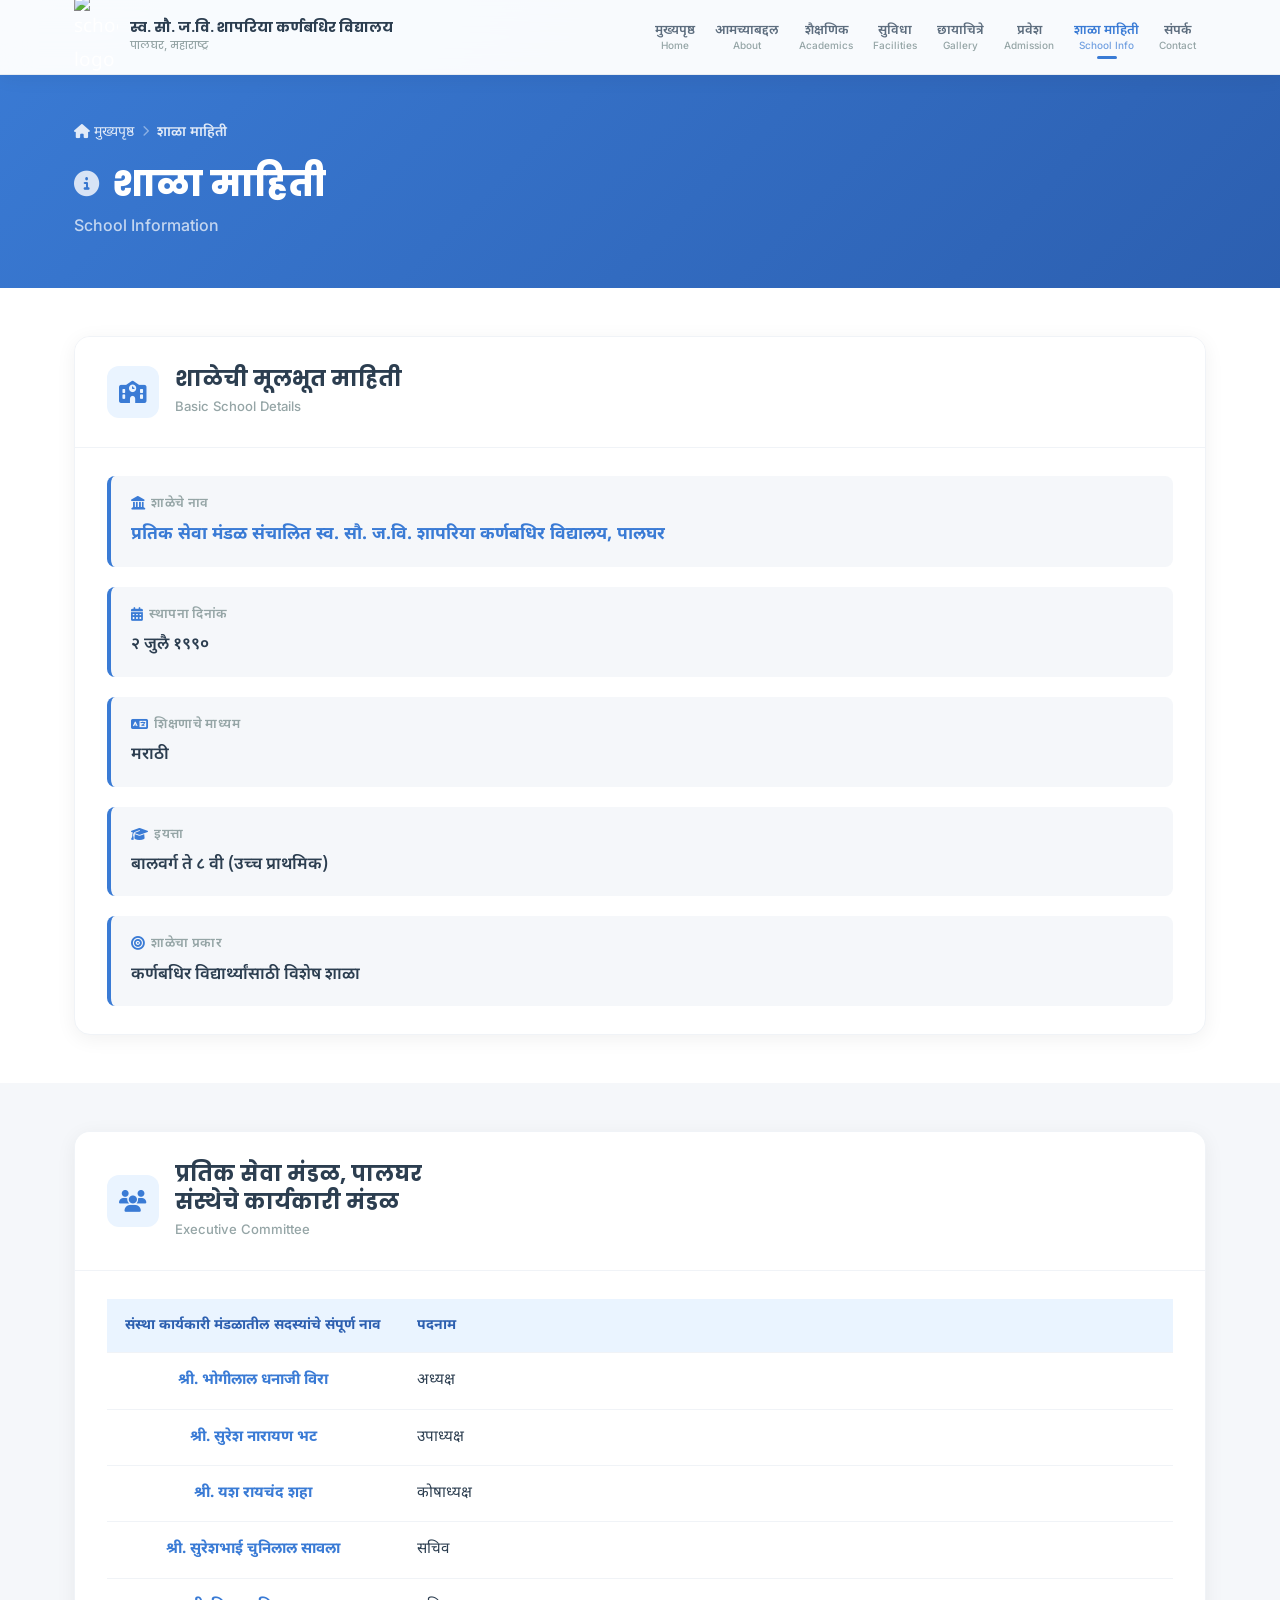
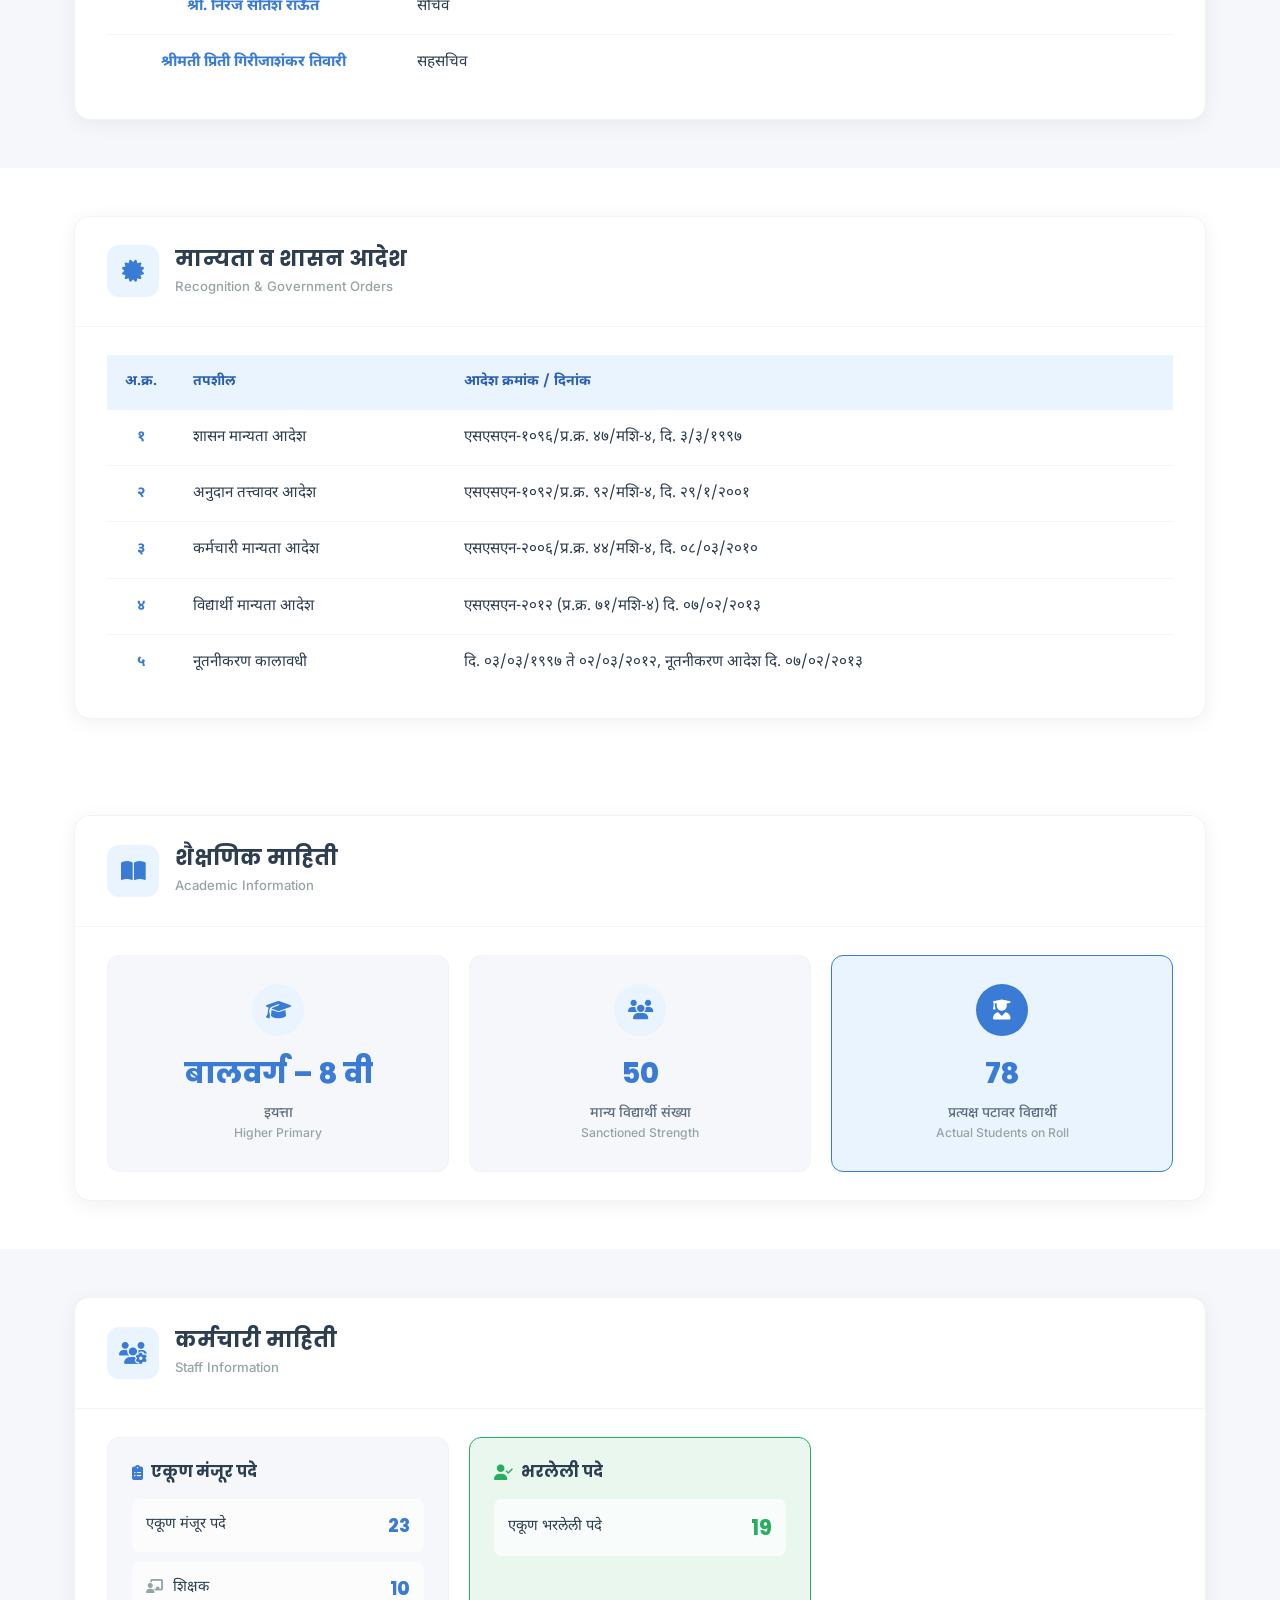
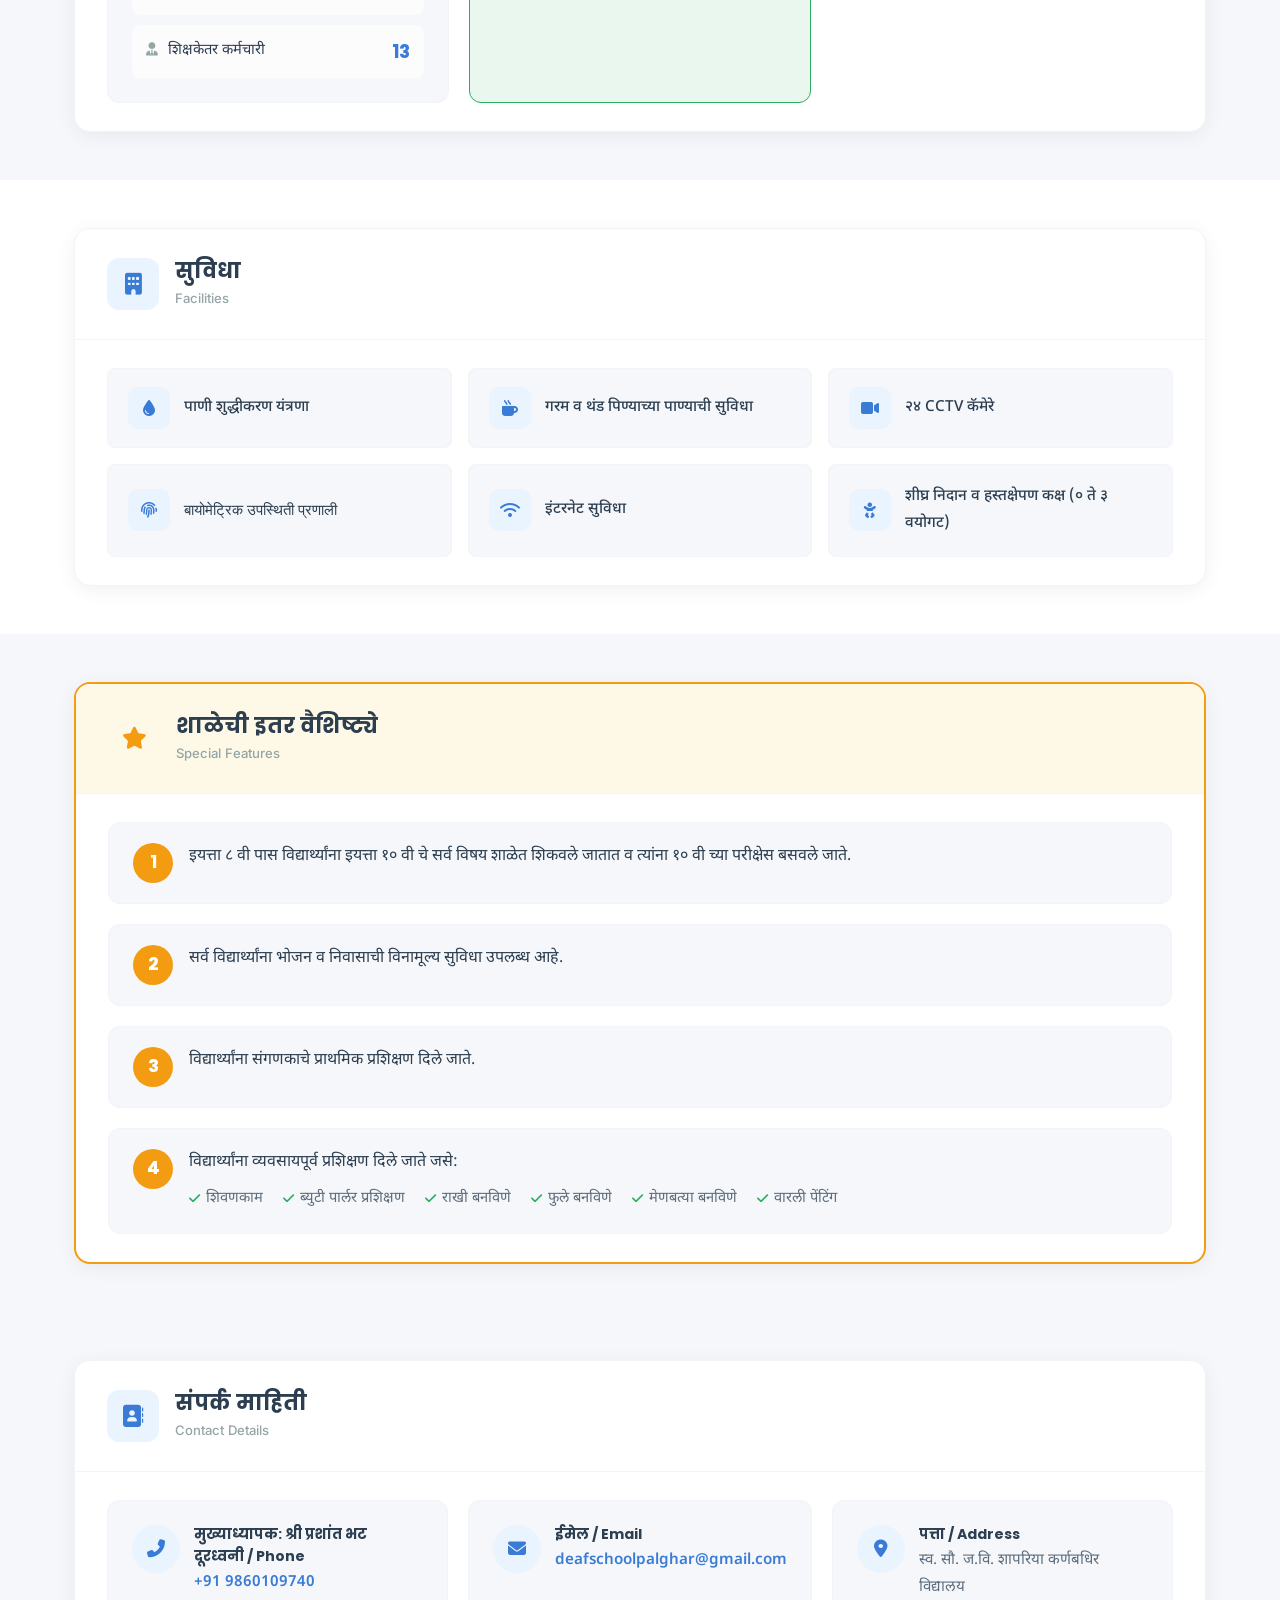
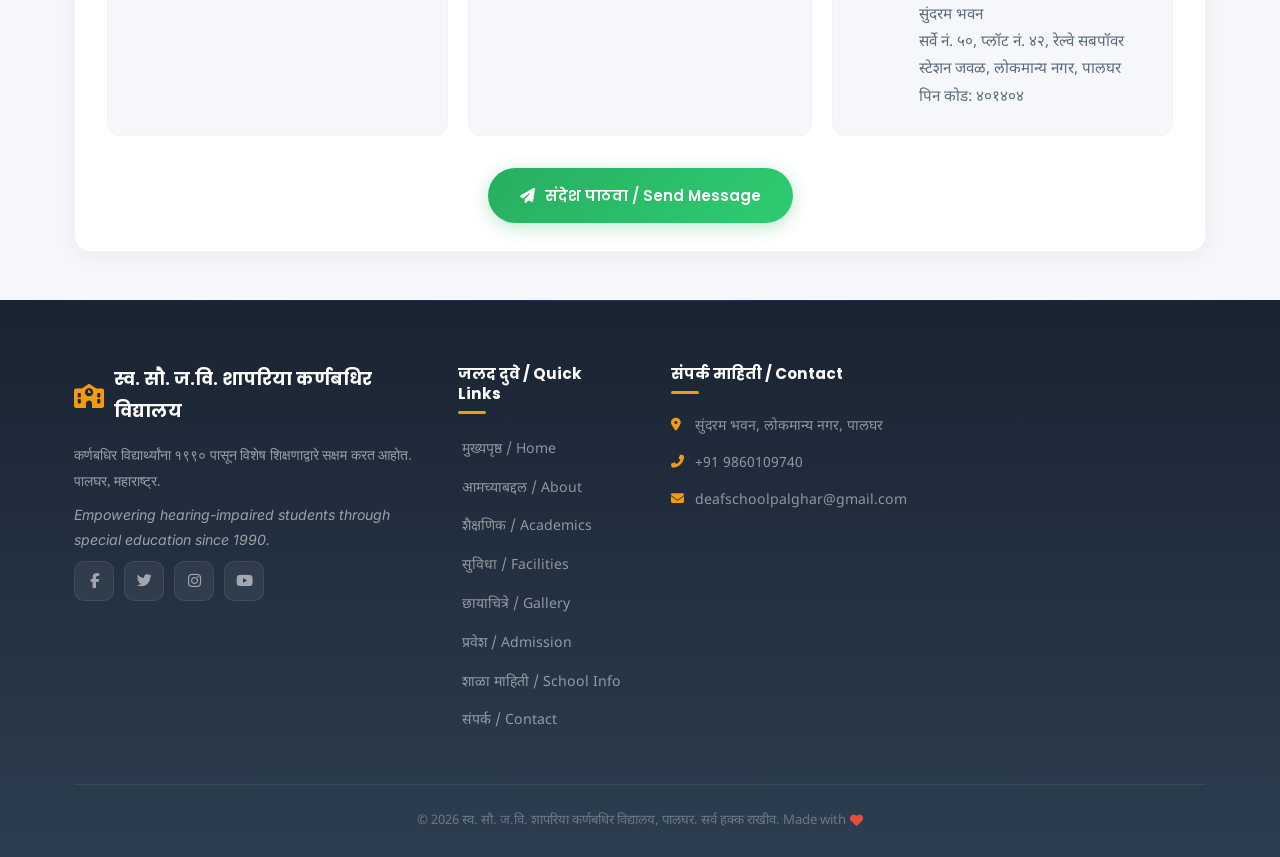
==== commit 11ce6925: "immage added" ====
--- a/school-info.html
+++ b/school-info.html
@@ -92,8 +92,61 @@
         </div>
     </section>
 
+    <!-- ========== EXECUTIVE COMMITTEE ========== -->
+    <section class="info-section alt-bg">
+        <div class="container">
+            <div class="info-card">
+                <div class="info-card-header">
+                    <div class="info-card-icon"><i class="fas fa-users"></i></div>
+                    <div>
+                        <h2>प्रतिक सेवा मंडळ, पालघर<br>संस्थेचे कार्यकारी मंडळ</h2>
+                        <p class="info-card-subtitle">Executive Committee</p>
+                    </div>
+                </div>
+                <div class="info-card-body">
+                    <div class="recognition-table">
+                        <table>
+                            <thead>
+                                <tr>
+                                    <th>संस्था कार्यकारी मंडळातील सदस्यांचे संपूर्ण नाव</th>
+                                    <th>पदनाम</th>
+                                </tr>
+                            </thead>
+                            <tbody>
+                                <tr>
+                                    <td>श्री. भोगीलाल धनाजी विरा</td>
+                                    <td>अध्यक्ष</td>
+                                </tr>
+                                <tr>
+                                    <td>श्री. सुरेश नारायण भट </td>
+                                    <td>उपाध्यक्ष</td>
+                                </tr>
+                                <tr>
+                                    <td>श्री. यश रायचंद शहा</td>
+                                    <td>कोषाध्यक्ष</td>
+                                </tr>
+                                <tr>
+                                    <td>श्री. सुरेशभाई चुनिलाल सावला</td>
+                                    <td>सचिव</td>
+                                </tr>
+                                <tr>
+                                    <td>श्री. निरज सतिश राऊत</td>
+                                    <td>सचिव</td>
+                                </tr>
+                                <tr>
+                                    <td>श्रीमती प्रिती गिरीजाशंकर तिवारी</td>
+                                    <td>सहसचिव</td>
+                                </tr>
+                            </tbody>
+                        </table>
+                    </div>
+                </div>
+            </div>
+        </div>
+    </section>
+
     <!-- ========== RECOGNITION & APPROVALS ========== -->
-    <section class="info-section alt-bg">
+    <section class="info-section">
         <div class="container">
             <div class="info-card">
                 <div class="info-card-header">
--- a/style.css
+++ b/style.css
@@ -1012,41 +1012,77 @@
 .gallery-filter {
     display: flex;
     justify-content: center;
-    gap: 10px;
-    margin-bottom: 40px;
+    gap: 0.5rem;
+    margin-bottom: 1.5rem;
     flex-wrap: wrap;
+    padding: 0 1rem;
 }
 
 .filter-btn {
     background: var(--bg);
-    border: 1px solid var(--border);
-    padding: 9px 22px;
+    border: 2px solid var(--primary);
+    padding: 0.5rem 1.25rem;
     border-radius: 50px;
     font-family: var(--font-body);
-    font-size: 13px;
+    font-size: 0.85rem;
     font-weight: 600;
-    color: var(--text-secondary);
+    color: var(--primary);
     cursor: pointer;
-    transition: var(--transition);
+    transition: all 0.3s ease;
+    white-space: nowrap;
 }
 
 .filter-btn:hover {
-    border-color: var(--primary);
-    color: var(--primary);
-    box-shadow: var(--shadow);
+    background: var(--primary);
+    color: #fff;
+    transform: translateY(-2px);
+    box-shadow: 0 4px 15px rgba(58, 123, 213, 0.3);
 }
 
 .filter-btn.active {
     background: var(--primary);
     color: #fff;
     border-color: var(--primary);
-    box-shadow: 0 4px 14px rgba(58, 123, 213, 0.3);
+    box-shadow: 0 4px 15px rgba(58, 123, 213, 0.3);
+}
+
+/* Scrollable Gallery Container */
+.gallery-scroll-container {
+    max-height: 620px;
+    overflow-y: auto;
+    overflow-x: hidden;
+    scroll-behavior: smooth;
+    border-radius: var(--radius);
+    padding: 0.5rem;
+    background: var(--bg);
+    box-shadow: var(--shadow);
+    border: 1px solid var(--border);
+}
+
+.gallery-scroll-container::-webkit-scrollbar {
+    width: 8px;
+}
+
+.gallery-scroll-container::-webkit-scrollbar-track {
+    background: #f0f0f0;
+    border-radius: 10px;
+}
+
+.gallery-scroll-container::-webkit-scrollbar-thumb {
+    background: var(--primary);
+    border-radius: 10px;
+    border: 2px solid #f0f0f0;
+}
+
+.gallery-scroll-container::-webkit-scrollbar-thumb:hover {
+    background: var(--secondary);
 }
 
 .gallery-grid {
     display: grid;
-    grid-template-columns: repeat(auto-fill, minmax(270px, 1fr));
-    gap: 20px;
+    grid-template-columns: repeat(4, 1fr);
+    gap: 1rem;
+    padding: 0.5rem;
 }
 
 .gallery-item {
@@ -1055,22 +1091,32 @@
     overflow: hidden;
     cursor: pointer;
     aspect-ratio: 4 / 3;
-    box-shadow: var(--shadow);
-    transition: all 0.35s ease;
-}
-
-.gallery-item.hidden { display: none; }
+    box-shadow: 0 2px 10px rgba(0, 0, 0, 0.08);
+    transition: all 0.4s cubic-bezier(0.25, 0.46, 0.45, 0.94);
+}
+
+.gallery-item.gallery-hidden { display: none; }
+
+.gallery-item.gallery-visible {
+    display: block;
+    animation: galleryFadeIn 0.4s ease forwards;
+}
+
+@keyframes galleryFadeIn {
+    from { opacity: 0; transform: scale(0.9) translateY(10px); }
+    to { opacity: 1; transform: scale(1) translateY(0); }
+}
 
 .gallery-item img {
     width: 100%;
     height: 100%;
     object-fit: cover;
-    transition: transform 0.6s ease;
+    transition: transform 0.5s cubic-bezier(0.25, 0.46, 0.45, 0.94);
 }
 
 .gallery-item:hover {
-    box-shadow: var(--shadow-lg);
-    transform: translateY(-3px);
+    box-shadow: 0 8px 30px rgba(0, 0, 0, 0.18);
+    transform: translateY(-4px);
 }
 
 .gallery-item:hover img { transform: scale(1.1); }
@@ -1078,28 +1124,33 @@
 .gallery-overlay {
     position: absolute;
     inset: 0;
-    background: linear-gradient(to top, rgba(0, 0, 0, 0.7) 0%, rgba(0, 0, 0, 0.08) 40%, transparent 60%);
+    background: linear-gradient(to top, rgba(0, 0, 0, 0.85) 0%, rgba(0, 0, 0, 0.4) 50%, rgba(0, 0, 0, 0.05) 100%);
     display: flex;
     flex-direction: column;
     justify-content: flex-end;
-    padding: 22px;
+    align-items: center;
+    padding: 1rem 0.75rem;
     opacity: 0;
-    transition: opacity 0.35s ease;
+    transition: opacity 0.4s ease;
 }
 
 .gallery-item:hover .gallery-overlay { opacity: 1; }
 
 .gallery-overlay h4 {
     color: #fff;
-    font-size: 1rem;
+    font-size: 0.95rem;
     font-weight: 700;
-    margin-bottom: 2px;
+    margin-bottom: 0.2rem;
+    text-align: center;
+    text-shadow: 0 1px 3px rgba(0, 0, 0, 0.4);
 }
 
 .gallery-overlay > p {
     font-family: var(--font-en);
-    color: rgba(255, 255, 255, 0.75);
-    font-size: 0.8rem;
+    color: rgba(255, 255, 255, 0.85);
+    font-size: 0.78rem;
+    text-align: center;
+    line-height: 1.3;
 }
 
 .gallery-zoom {
@@ -1109,16 +1160,16 @@
     transform: translate(-50%, -50%) scale(0.5);
     width: 48px;
     height: 48px;
-    background: rgba(255, 255, 255, 0.2);
-    backdrop-filter: blur(8px);
+    background: rgba(255, 255, 255, 0.95);
     border-radius: 50%;
     display: flex;
     align-items: center;
     justify-content: center;
-    color: #fff;
-    font-size: 18px;
+    color: var(--primary);
+    font-size: 1.1rem;
     opacity: 0;
-    transition: all 0.35s ease;
+    transition: all 0.3s ease;
+    box-shadow: 0 4px 15px rgba(0, 0, 0, 0.2);
 }
 
 .gallery-item:hover .gallery-zoom {
@@ -1131,71 +1182,66 @@
     position: fixed;
     inset: 0;
     z-index: 9999;
-    background: rgba(0, 0, 0, 0.9);
-    backdrop-filter: blur(12px);
-    display: flex;
+    background: rgba(0, 0, 0, 0.92);
+    backdrop-filter: blur(8px);
+    -webkit-backdrop-filter: blur(8px);
+    display: none;
     align-items: center;
     justify-content: center;
-    opacity: 0;
-    visibility: hidden;
-    transition: all 0.4s ease;
     cursor: zoom-out;
 }
 
 .lightbox.active {
-    opacity: 1;
-    visibility: visible;
+    display: flex;
 }
 
 .lightbox-content {
-    position: relative;
-    max-width: 90vw;
+    text-align: center;
+    max-width: 85vw;
     max-height: 85vh;
 }
 
 .lightbox-content img {
-    max-width: 90vw;
-    max-height: 85vh;
+    max-width: 100%;
+    max-height: 75vh;
     object-fit: contain;
     border-radius: var(--radius);
-    box-shadow: 0 16px 64px rgba(0, 0, 0, 0.4);
-    transform: scale(0.92);
-    transition: transform 0.4s ease;
-}
-
-.lightbox.active .lightbox-content img { transform: scale(1); }
+    box-shadow: 0 10px 40px rgba(0, 0, 0, 0.5);
+}
 
 .lightbox-caption {
-    position: absolute;
-    bottom: -44px;
-    left: 50%;
-    transform: translateX(-50%);
-    color: rgba(255, 255, 255, 0.75);
-    font-size: 0.9rem;
-    white-space: nowrap;
+    color: #fff;
+    margin-top: 1rem;
+    font-size: 1rem;
+    font-weight: 500;
+    text-shadow: 0 1px 3px rgba(0, 0, 0, 0.5);
+    padding: 0.5rem 1.5rem;
+    background: rgba(255, 255, 255, 0.1);
+    border-radius: 8px;
+    display: inline-block;
 }
 
 .lightbox-close {
     position: absolute;
-    top: 20px;
-    right: 28px;
-    width: 46px;
-    height: 46px;
-    background: rgba(255, 255, 255, 0.1);
-    border: 1px solid rgba(255, 255, 255, 0.2);
+    top: 1.25rem;
+    right: 1.5rem;
+    width: 48px;
+    height: 48px;
+    background: rgba(255, 255, 255, 0.15);
+    border: none;
     border-radius: 50%;
     color: #fff;
-    font-size: 22px;
+    font-size: 1.5rem;
     cursor: pointer;
     display: flex;
     align-items: center;
     justify-content: center;
-    transition: var(--transition);
+    transition: all 0.3s ease;
     z-index: 10000;
 }
 
 .lightbox-close:hover {
-    background: rgba(255, 255, 255, 0.2);
+    background: rgba(255, 255, 255, 0.3);
     transform: rotate(90deg);
 }
 
@@ -1203,25 +1249,25 @@
     position: absolute;
     top: 50%;
     transform: translateY(-50%);
-    width: 50px;
-    height: 50px;
-    background: rgba(255, 255, 255, 0.1);
-    border: 1px solid rgba(255, 255, 255, 0.15);
+    width: 48px;
+    height: 48px;
+    background: rgba(255, 255, 255, 0.15);
+    border: none;
     border-radius: 50%;
     color: #fff;
-    font-size: 18px;
+    font-size: 1.3rem;
     cursor: pointer;
     display: flex;
     align-items: center;
     justify-content: center;
-    transition: var(--transition);
+    transition: all 0.3s ease;
     z-index: 10000;
 }
 
-.lightbox-nav:hover { background: rgba(255, 255, 255, 0.2); }
-
-.lightbox-prev { left: 20px; }
-.lightbox-next { right: 20px; }
+.lightbox-nav:hover { background: rgba(255, 255, 255, 0.3); }
+
+.lightbox-prev { left: 1.25rem; }
+.lightbox-next { right: 1.25rem; }
 
 /* ========== ADMISSIONS ========== */
 .admissions {
@@ -1880,6 +1926,14 @@
 
     .about-img-wrapper img { max-height: 360px; }
 
+    .gallery-grid {
+        grid-template-columns: repeat(3, 1fr);
+    }
+
+    .gallery-scroll-container {
+        max-height: 550px;
+    }
+
     .contact-grid { grid-template-columns: 1fr; }
 
     .footer-grid {
@@ -1942,20 +1996,34 @@
     .nav-link.active,
     .nav-link:hover { background: var(--primary-light); }
 
-    .section { padding: 72px 0 32px; }
-
-    .section-header { margin-bottom: 40px; }
-
-    .hero-content { padding: 100px 0 80px; }
-
-    .facilities-grid { grid-template-columns: 1fr; }
-
-    .special-features-home-grid { grid-template-columns: 1fr 1fr; }
-
     .gallery-grid {
         grid-template-columns: repeat(2, 1fr);
-        gap: 12px;
+        gap: 0.75rem;
     }
+
+    .gallery-scroll-container {
+        max-height: 500px;
+        border-radius: 12px;
+    }
+
+    .gallery-filter {
+        gap: 0.4rem;
+    }
+
+    .filter-btn {
+        padding: 0.4rem 0.9rem;
+        font-size: 0.75rem;
+    }
+
+    .section { padding: 72px 0 32px; }
+
+    .section-header { margin-bottom: 40px; }
+
+    .hero-content { padding: 100px 0 80px; }
+
+    .facilities-grid { grid-template-columns: 1fr; }
+
+    .special-features-home-grid { grid-template-columns: 1fr 1fr; }
 
     .footer-grid {
         grid-template-columns: 1fr;
@@ -1970,9 +2038,30 @@
 
     .stats-card-number { font-size: 2rem; }
 
+    .lightbox-content {
+        max-width: 92vw;
+    }
+
+    .lightbox-content img {
+        max-height: 65vh;
+    }
+
     .lightbox-nav { width: 40px; height: 40px; font-size: 15px; }
-    .lightbox-prev { left: 10px; }
-    .lightbox-next { right: 10px; }
+    .lightbox-prev { left: 0.5rem; }
+    .lightbox-next { right: 0.5rem; }
+
+    .lightbox-close {
+        top: 0.75rem;
+        right: 0.75rem;
+        width: 40px;
+        height: 40px;
+        font-size: 1.2rem;
+    }
+
+    .lightbox-caption {
+        font-size: 0.85rem;
+        padding: 0.4rem 1rem;
+    }
 }
 
 @media (max-width: 480px) {
@@ -2000,11 +2089,31 @@
     .academics-grid { grid-template-columns: 1fr; }
 
     .gallery-grid {
-        grid-template-columns: 1fr 1fr;
-        gap: 8px;
+        grid-template-columns: repeat(2, 1fr);
+        gap: 0.5rem;
+        padding: 0.25rem;
     }
 
-    .filter-btn { padding: 7px 14px; font-size: 12px; }
+    .gallery-scroll-container {
+        max-height: 450px;
+        padding: 0.25rem;
+    }
+
+    .gallery-overlay h4 {
+        font-size: 0.8rem;
+    }
+
+    .gallery-overlay > p {
+        font-size: 0.68rem;
+    }
+
+    .gallery-zoom {
+        width: 36px;
+        height: 36px;
+        font-size: 0.9rem;
+    }
+
+    .filter-btn { padding: 0.35rem 0.7rem; font-size: 0.7rem; }
 
     .stats-grid { grid-template-columns: 1fr 1fr; gap: 12px; }
     .stats-card { padding: 22px 12px; }
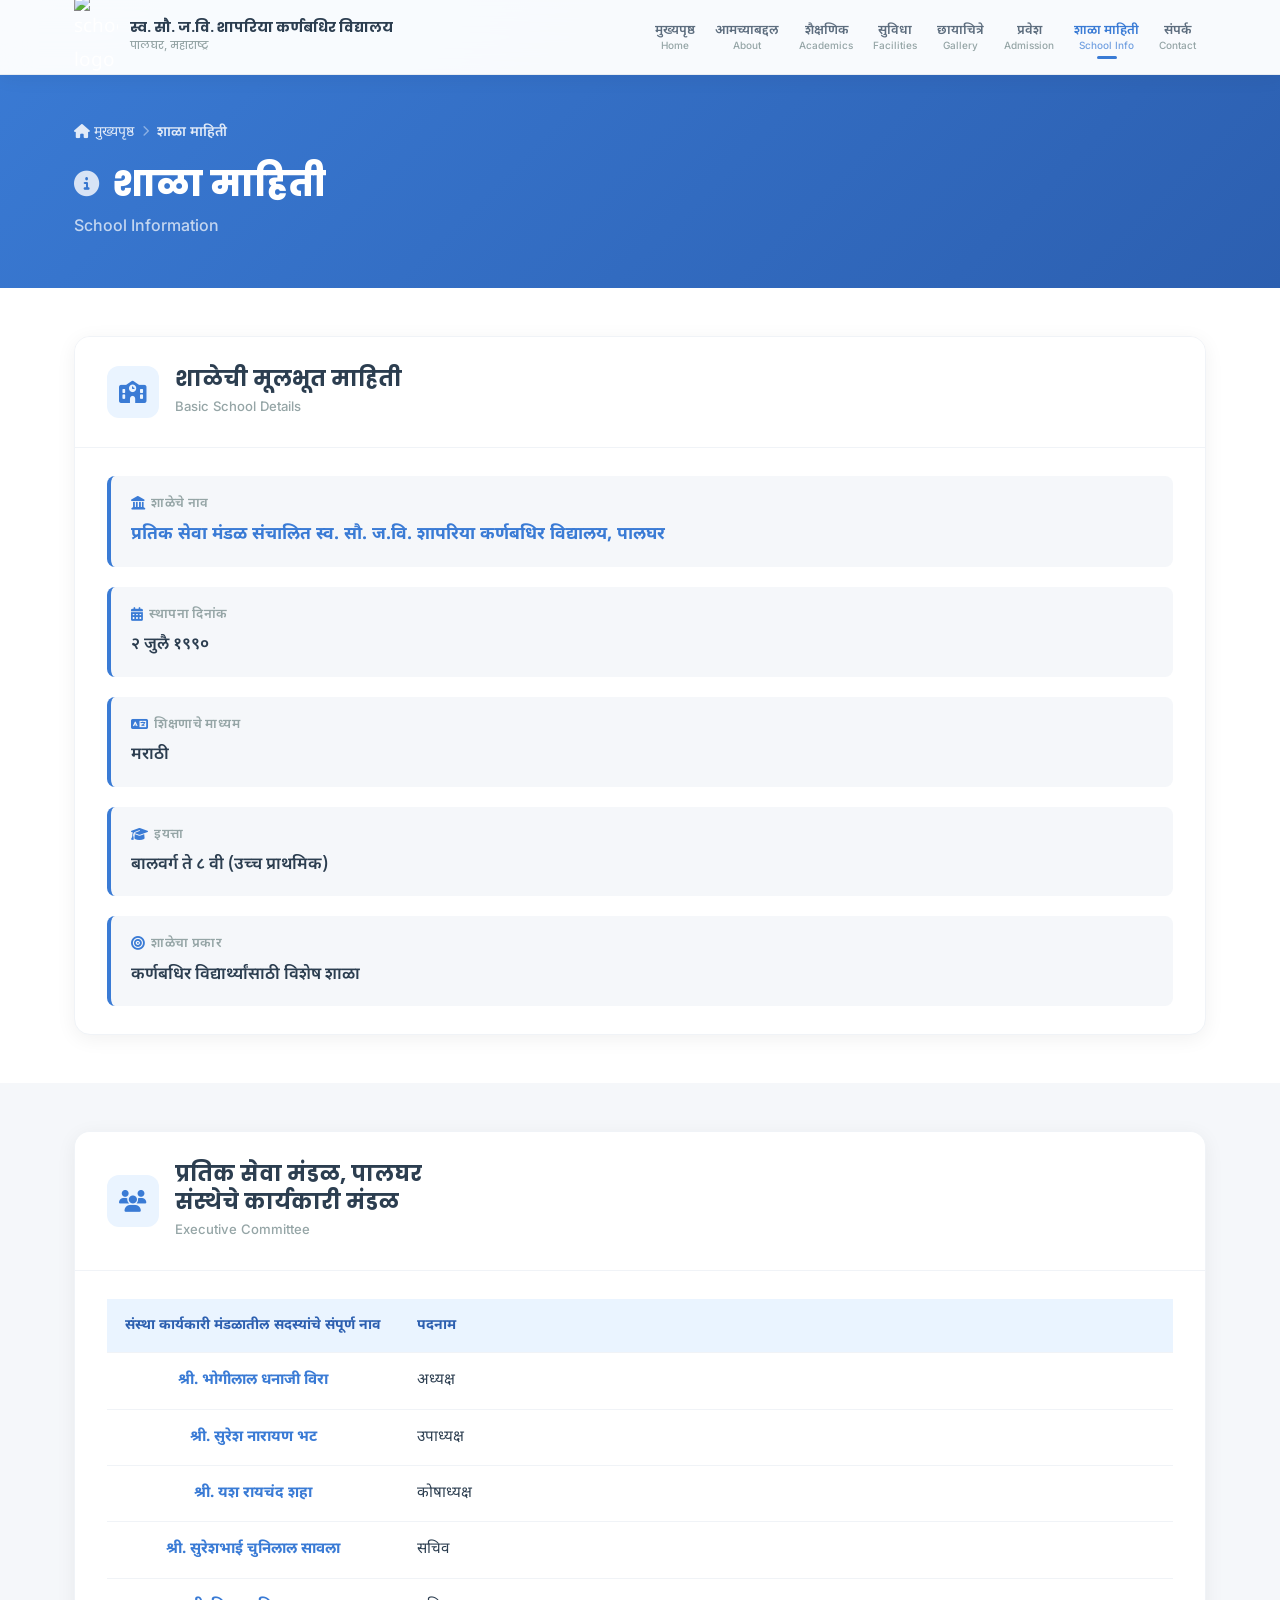
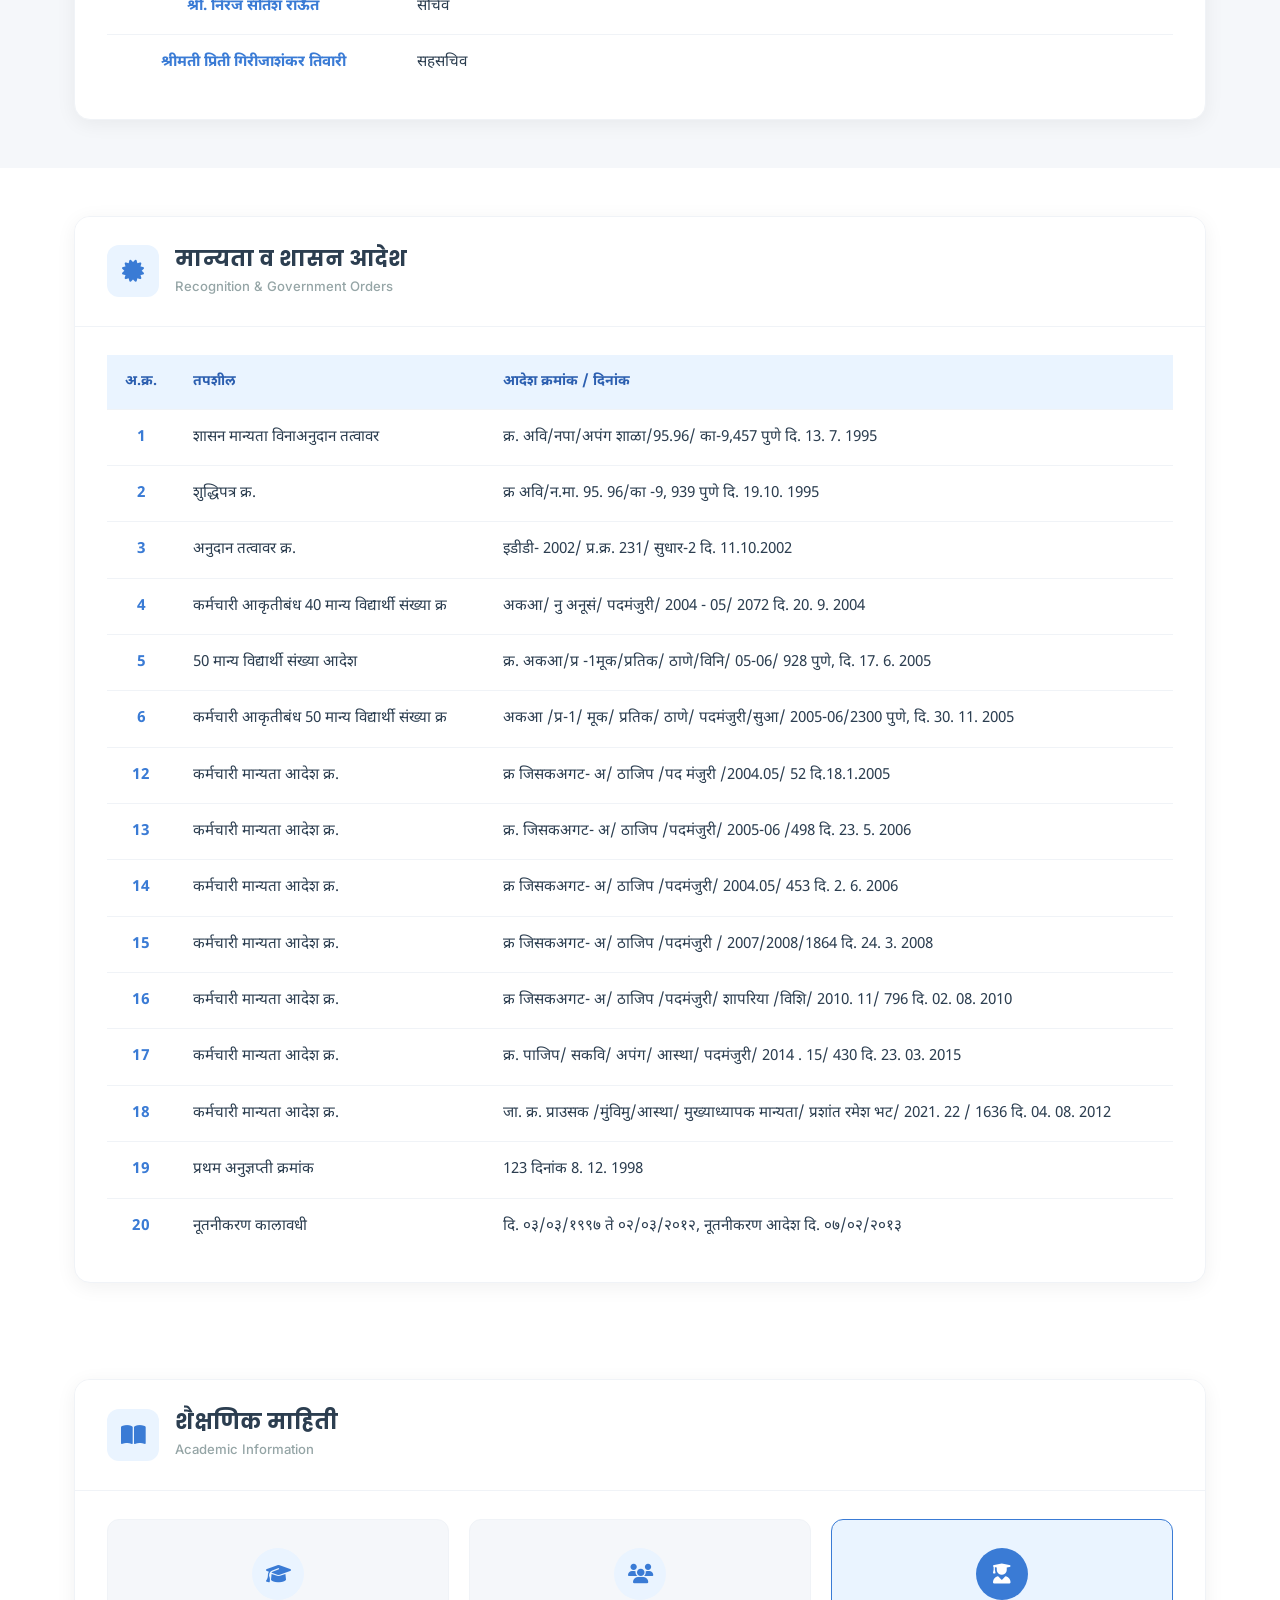
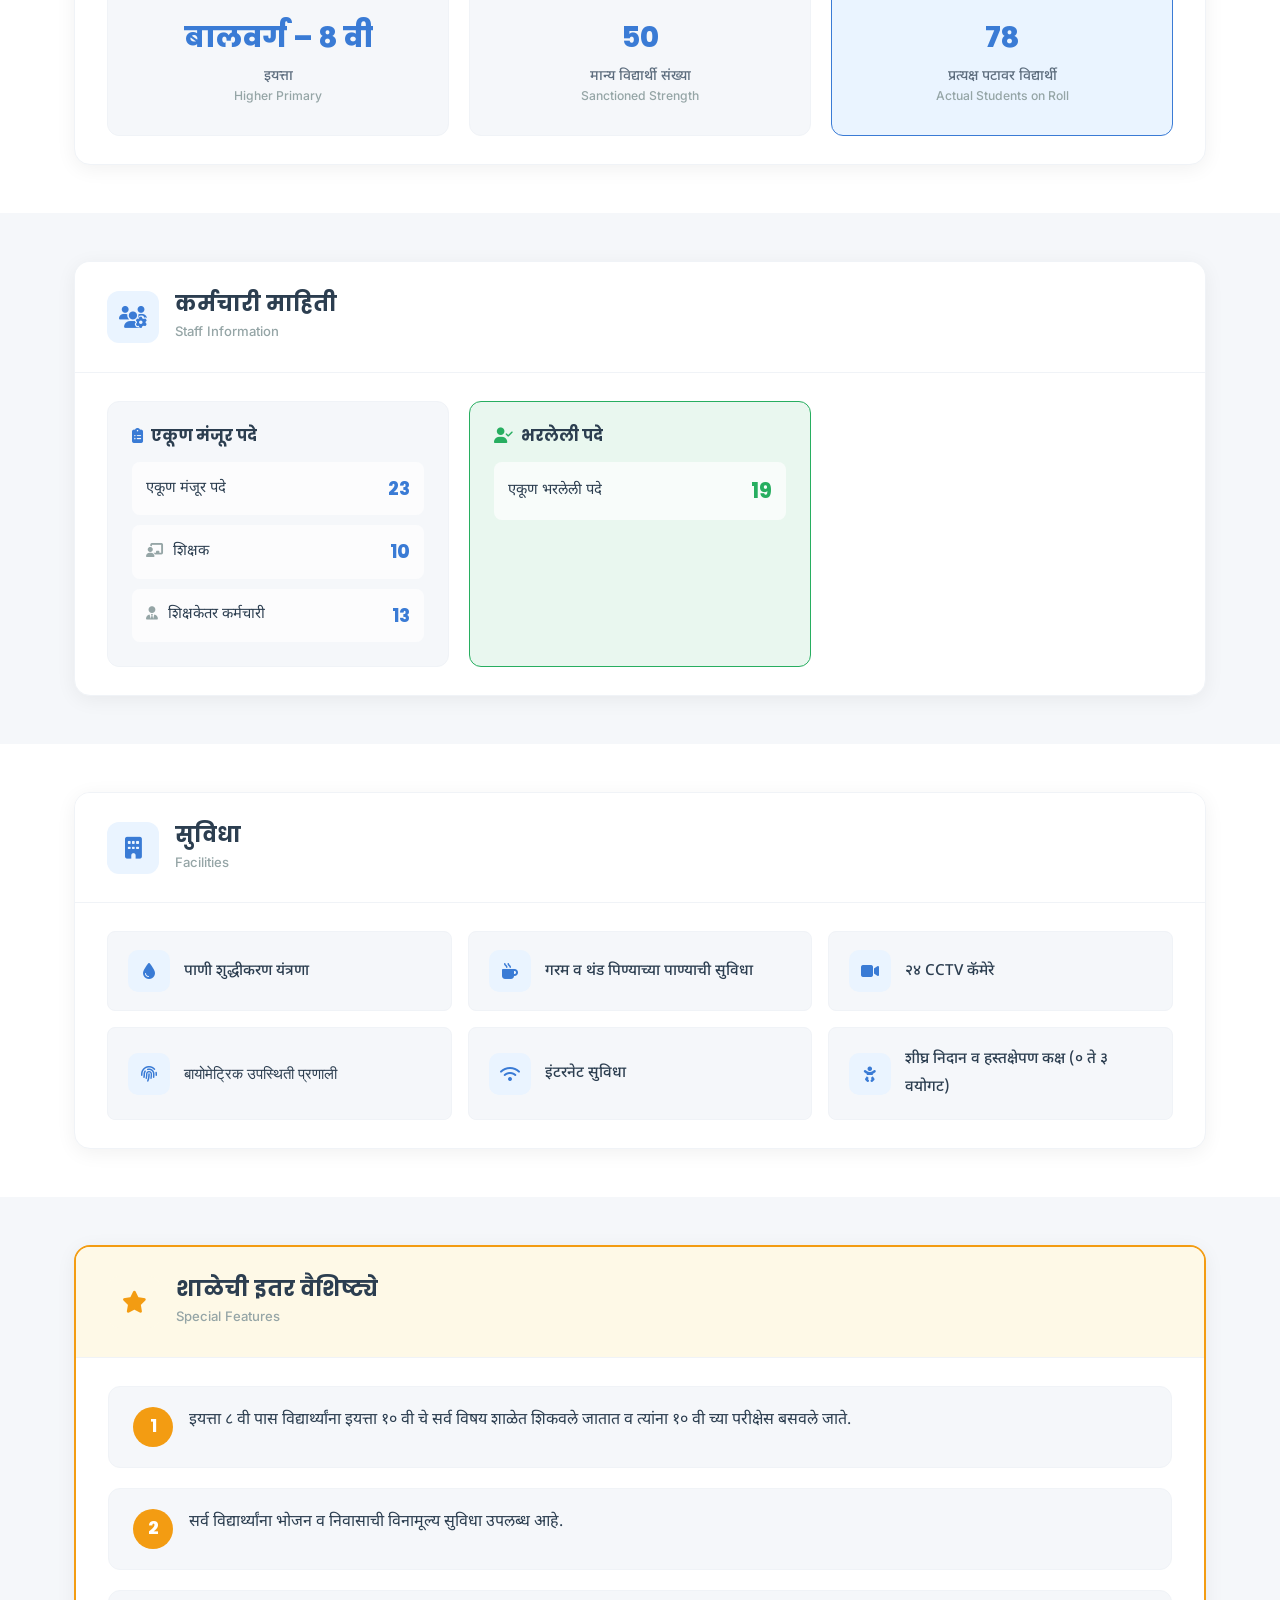
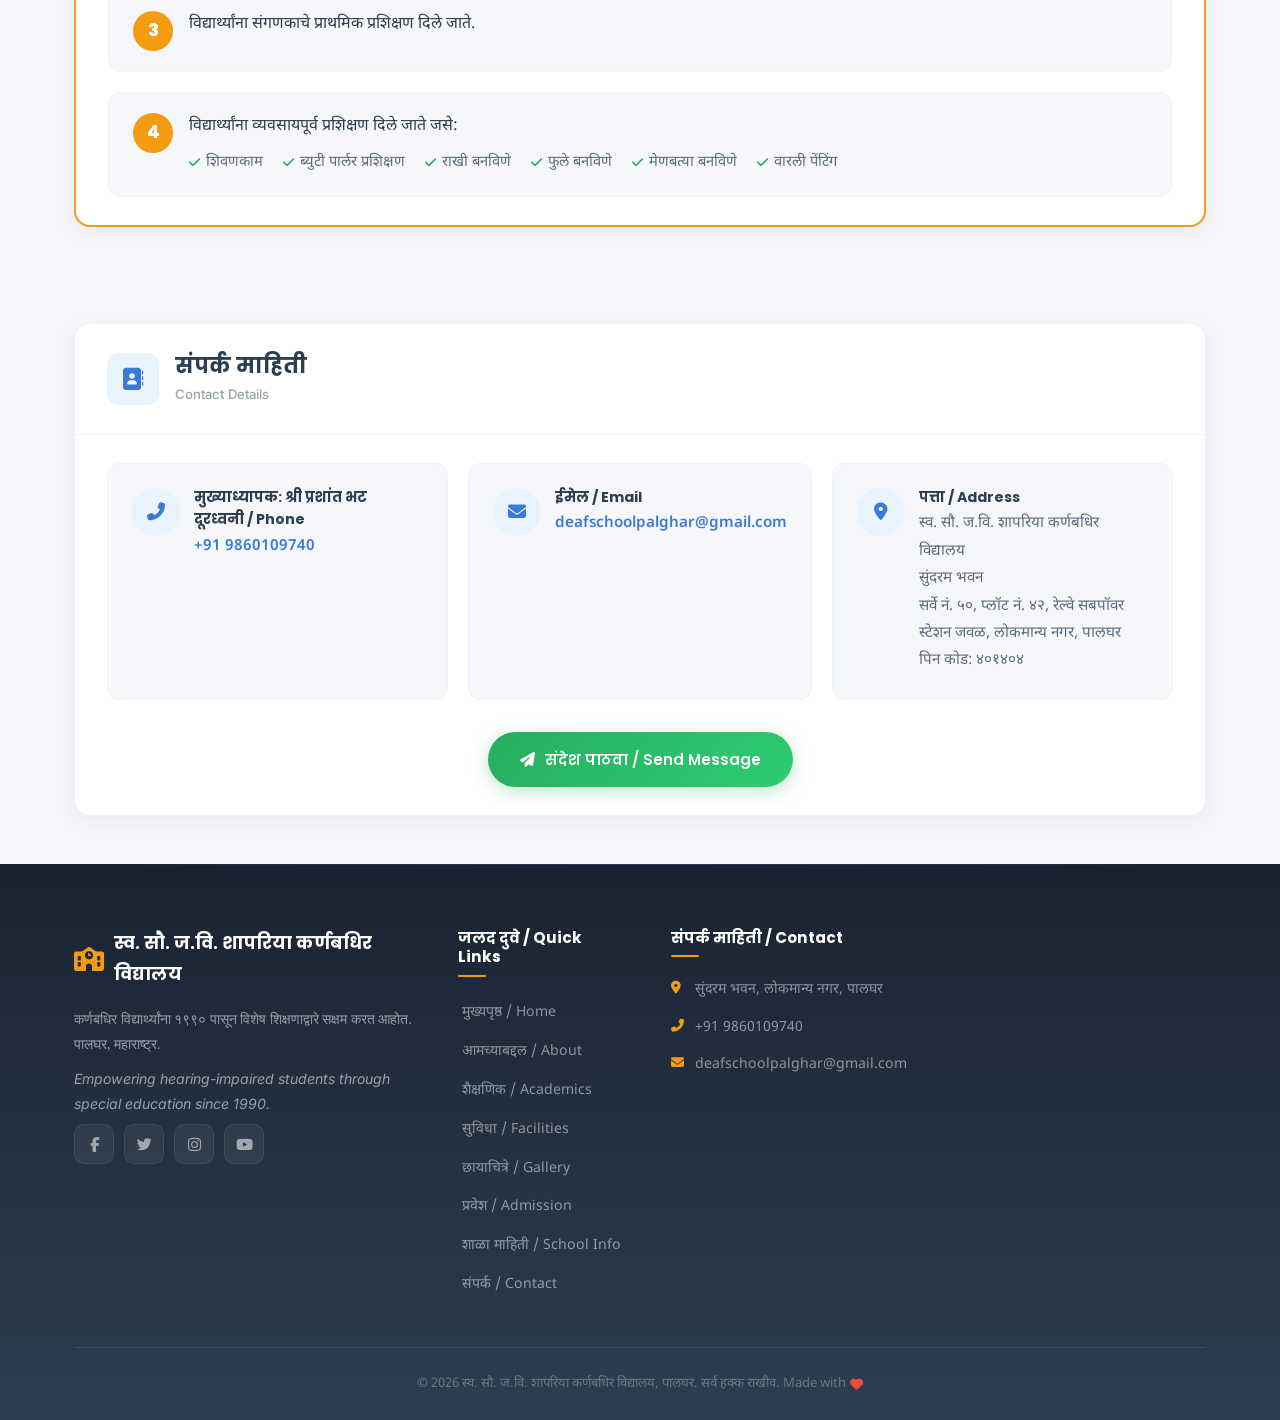
==== commit 6c6286c7: "changed the wrong text content" ====
--- a/school-info.html
+++ b/school-info.html
@@ -104,63 +104,63 @@
                     </div>
                 </div>
                 <div class="info-card-body">
+                    <div class="recognition-table recognition-table-scroll">
+                        <table>
+                            <thead>
+                                <tr>
+                                    <th>संस्था कार्यकारी मंडळातील सदस्यांचे संपूर्ण नाव</th>
+                                    <th>पदनाम</th>
+                                </tr>
+                            </thead>
+                            <tbody>
+                                <tr>
+                                    <td>श्री. भोगीलाल धनाजी विरा</td>
+                                    <td>अध्यक्ष</td>
+                                </tr>
+                                <tr>
+                                    <td>श्री. सुरेश नारायण भट </td>
+                                    <td>उपाध्यक्ष</td>
+                                </tr>
+                                <tr>
+                                    <td>श्री. यश रायचंद शहा</td>
+                                    <td>कोषाध्यक्ष</td>
+                                </tr>
+                                <tr>
+                                    <td>श्री. सुरेशभाई चुनिलाल सावला</td>
+                                    <td>सचिव</td>
+                                </tr>
+                                <tr>
+                                    <td>श्री. निरज सतिश राऊत</td>
+                                    <td>सचिव</td>
+                                </tr>
+                                <tr>
+                                    <td>श्रीमती प्रिती गिरीजाशंकर तिवारी</td>
+                                    <td>सहसचिव</td>
+                                </tr>
+                            </tbody>
+                        </table>
+                    </div>
+                </div>
+            </div>
+        </div>
+    </section>
+
+    <!-- ========== RECOGNITION & APPROVALS ========== -->
+    <section class="info-section">
+        <div class="container">
+            <div class="info-card">
+                <div class="info-card-header">
+                    <div class="info-card-icon"><i class="fas fa-certificate"></i></div>
+                    <div>
+                        <h2>मान्यता व शासन आदेश</h2>
+                        <p class="info-card-subtitle">Recognition &amp; Government Orders</p>
+                    </div>
+                </div>
+                <div class="info-card-body">
                     <div class="recognition-table">
                         <table>
                             <thead>
                                 <tr>
-                                    <th>संस्था कार्यकारी मंडळातील सदस्यांचे संपूर्ण नाव</th>
-                                    <th>पदनाम</th>
-                                </tr>
-                            </thead>
-                            <tbody>
-                                <tr>
-                                    <td>श्री. भोगीलाल धनाजी विरा</td>
-                                    <td>अध्यक्ष</td>
-                                </tr>
-                                <tr>
-                                    <td>श्री. सुरेश नारायण भट </td>
-                                    <td>उपाध्यक्ष</td>
-                                </tr>
-                                <tr>
-                                    <td>श्री. यश रायचंद शहा</td>
-                                    <td>कोषाध्यक्ष</td>
-                                </tr>
-                                <tr>
-                                    <td>श्री. सुरेशभाई चुनिलाल सावला</td>
-                                    <td>सचिव</td>
-                                </tr>
-                                <tr>
-                                    <td>श्री. निरज सतिश राऊत</td>
-                                    <td>सचिव</td>
-                                </tr>
-                                <tr>
-                                    <td>श्रीमती प्रिती गिरीजाशंकर तिवारी</td>
-                                    <td>सहसचिव</td>
-                                </tr>
-                            </tbody>
-                        </table>
-                    </div>
-                </div>
-            </div>
-        </div>
-    </section>
-
-    <!-- ========== RECOGNITION & APPROVALS ========== -->
-    <section class="info-section">
-        <div class="container">
-            <div class="info-card">
-                <div class="info-card-header">
-                    <div class="info-card-icon"><i class="fas fa-certificate"></i></div>
-                    <div>
-                        <h2>मान्यता व शासन आदेश</h2>
-                        <p class="info-card-subtitle">Recognition &amp; Government Orders</p>
-                    </div>
-                </div>
-                <div class="info-card-body">
-                    <div class="recognition-table">
-                        <table>
-                            <thead>
-                                <tr>
                                     <th>अ.क्र.</th>
                                     <th>तपशील</th>
                                     <th>आदेश क्रमांक / दिनांक</th>
@@ -168,27 +168,77 @@
                             </thead>
                             <tbody>
                                 <tr>
-                                    <td>१</td>
-                                    <td>शासन मान्यता आदेश</td>
-                                    <td>एसएसएन-१०९६/प्र.क्र. ४७/मशि-४, दि. ३/३/१९९७</td>
-                                </tr>
-                                <tr>
-                                    <td>२</td>
-                                    <td>अनुदान तत्त्वावर आदेश</td>
-                                    <td>एसएसएन-१०९२/प्र.क्र. ९२/मशि-४, दि. २९/१/२००१</td>
-                                </tr>
-                                <tr>
-                                    <td>३</td>
-                                    <td>कर्मचारी मान्यता आदेश</td>
-                                    <td>एसएसएन-२००६/प्र.क्र. ४४/मशि-४, दि. ०८/०३/२०१०</td>
-                                </tr>
-                                <tr>
-                                    <td>४</td>
-                                    <td>विद्यार्थी मान्यता आदेश</td>
-                                    <td>एसएसएन-२०१२ (प्र.क्र. ७१/मशि-४) दि. ०७/०२/२०१३</td>
-                                </tr>
-                                <tr>
-                                    <td>५</td>
+                                    <td>1</td>
+                                    <td>शासन मान्यता विनाअनुदान तत्वावर</td>
+                                    <td>क्र. अवि/नपा/अपंग शाळा/95.96/ का-9,457 पुणे दि. 13. 7. 1995</td>
+                                </tr>
+                                <tr>
+                                    <td>2</td>
+                                    <td>शुद्धिपत्र क्र.</td>
+                                    <td>क्र अवि/न.मा. 95. 96/का -9, 939 पुणे दि. 19.10. 1995</td>
+                                </tr>
+                                <tr>
+                                    <td>3</td>
+                                    <td>अनुदान तत्वावर क्र.</td>
+                                    <td>इडीडी- 2002/ प्र.क्र. 231/ सुधार-2 दि. 11.10.2002</td>
+                                </tr>
+                                <tr>
+                                    <td>4</td>
+                                    <td>कर्मचारी आकृतीबंध 40 मान्य विद्यार्थी संख्या क्र</td>
+                                    <td>अकआ/ नु अनूसं/ पदमंजुरी/ 2004 - 05/ 2072 दि. 20. 9. 2004</td>
+                                </tr>
+                                <tr>
+                                    <td>5</td>
+                                    <td>50 मान्य विद्यार्थी संख्या आदेश</td>
+                                    <td>क्र. अकआ/प्र -1मूक/प्रतिक/ ठाणे/विनि/ 05-06/ 928 पुणे, दि. 17. 6. 2005</td>
+                                </tr>
+                                <tr>
+                                    <td>6</td>
+                                    <td>कर्मचारी आकृतीबंध 50 मान्य विद्यार्थी संख्या क्र</td>
+                                    <td>अकआ /प्र-1/ मूक/ प्रतिक/ ठाणे/ पदमंजुरी/सुआ/ 2005-06/2300 पुणे, दि. 30. 11. 2005</td>
+                                </tr>
+                                <tr>
+                                    <td>12</td>
+                                    <td>कर्मचारी मान्यता आदेश क्र.</td>
+                                    <td>क्र जिसकअगट- अ/ ठाजिप /पद मंजुरी /2004.05/ 52 दि.18.1.2005</td>
+                                </tr>
+                                <tr>
+                                    <td>13</td>
+                                    <td>कर्मचारी मान्यता आदेश क्र.</td>
+                                    <td>क्र. जिसकअगट- अ/ ठाजिप /पदमंजुरी/ 2005-06 /498 दि. 23. 5. 2006</td>
+                                </tr>
+                                <tr>
+                                    <td>14</td>
+                                    <td>कर्मचारी मान्यता आदेश क्र.</td>
+                                    <td>क्र जिसकअगट- अ/ ठाजिप /पदमंजुरी/ 2004.05/ 453 दि. 2. 6. 2006</td>
+                                </tr>
+                                <tr>
+                                    <td>15</td>
+                                    <td>कर्मचारी मान्यता आदेश क्र.</td>
+                                    <td>क्र जिसकअगट- अ/ ठाजिप /पदमंजुरी / 2007/2008/1864 दि. 24. 3. 2008</td>
+                                </tr>
+                                <tr>
+                                    <td>16</td>
+                                    <td>कर्मचारी मान्यता आदेश क्र.</td>
+                                    <td>क्र जिसकअगट- अ/ ठाजिप /पदमंजुरी/ शापरिया /विशि/ 2010. 11/ 796 दि. 02. 08. 2010</td>
+                                </tr>
+                                <tr>
+                                    <td>17</td>
+                                    <td>कर्मचारी मान्यता आदेश क्र.</td>
+                                    <td>क्र. पाजिप/ सकवि/ अपंग/ आस्था/ पदमंजुरी/ 2014 . 15/ 430 दि. 23. 03. 2015</td>
+                                </tr>
+                                <tr>
+                                    <td>18</td>
+                                    <td>कर्मचारी मान्यता आदेश क्र.</td>
+                                    <td>जा. क्र. प्राउसक /मुंविमु/आस्था/ मुख्याध्यापक मान्यता/ प्रशांत रमेश भट/ 2021. 22 / 1636 दि. 04. 08. 2012</td>
+                                </tr>
+                                <tr>
+                                    <td>19</td>
+                                    <td>प्रथम अनुज्ञप्ती क्रमांक</td>
+                                    <td>123 दिनांक 8. 12. 1998</td>
+                                </tr>
+                                <tr>
+                                    <td>20</td>
                                     <td>नूतनीकरण कालावधी</td>
                                     <td>दि. ०३/०३/१९९७ ते ०२/०३/२०१२, नूतनीकरण आदेश दि. ०७/०२/२०१३</td>
                                 </tr>
--- a/style.css
+++ b/style.css
@@ -2379,6 +2379,11 @@
     overflow-x: auto;
 }
 
+.recognition-table-scroll {
+    max-height: 420px;
+    overflow-y: auto;
+}
+
 .recognition-table table {
     width: 100%;
     border-collapse: collapse;
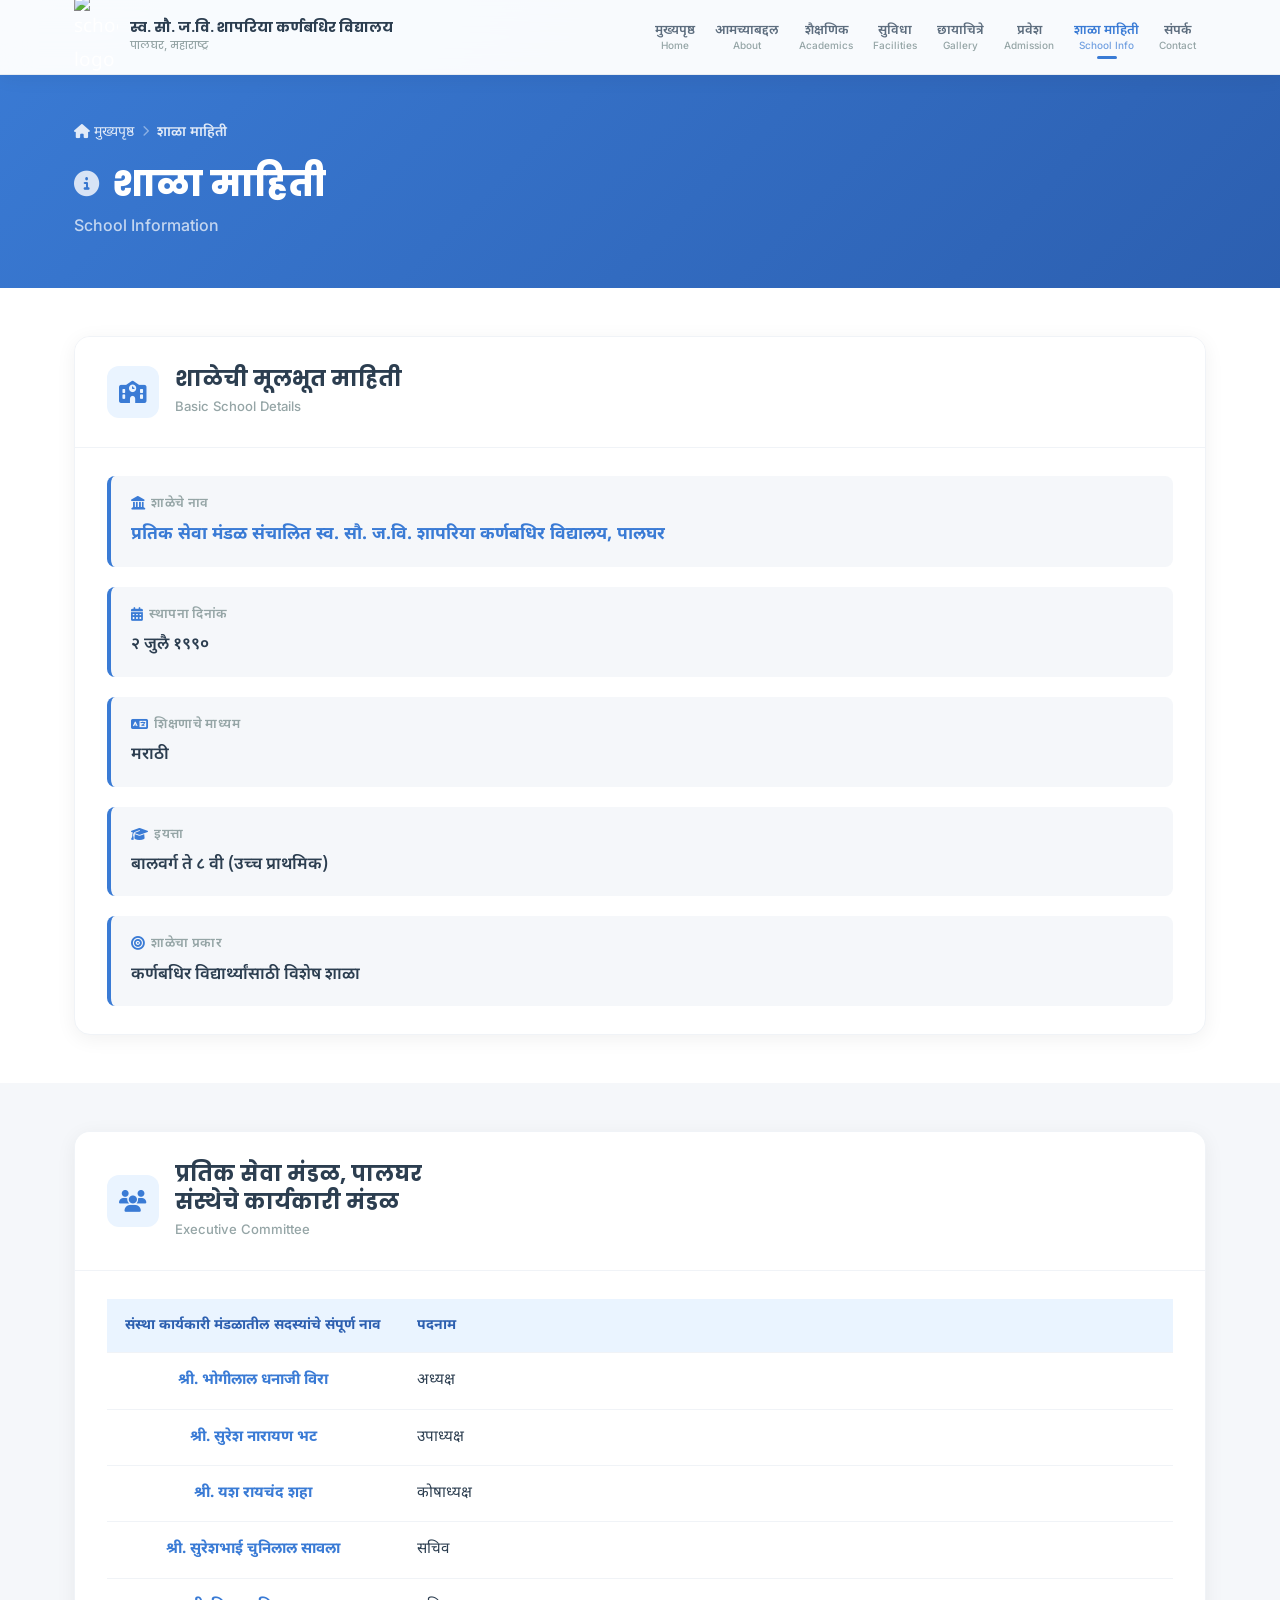
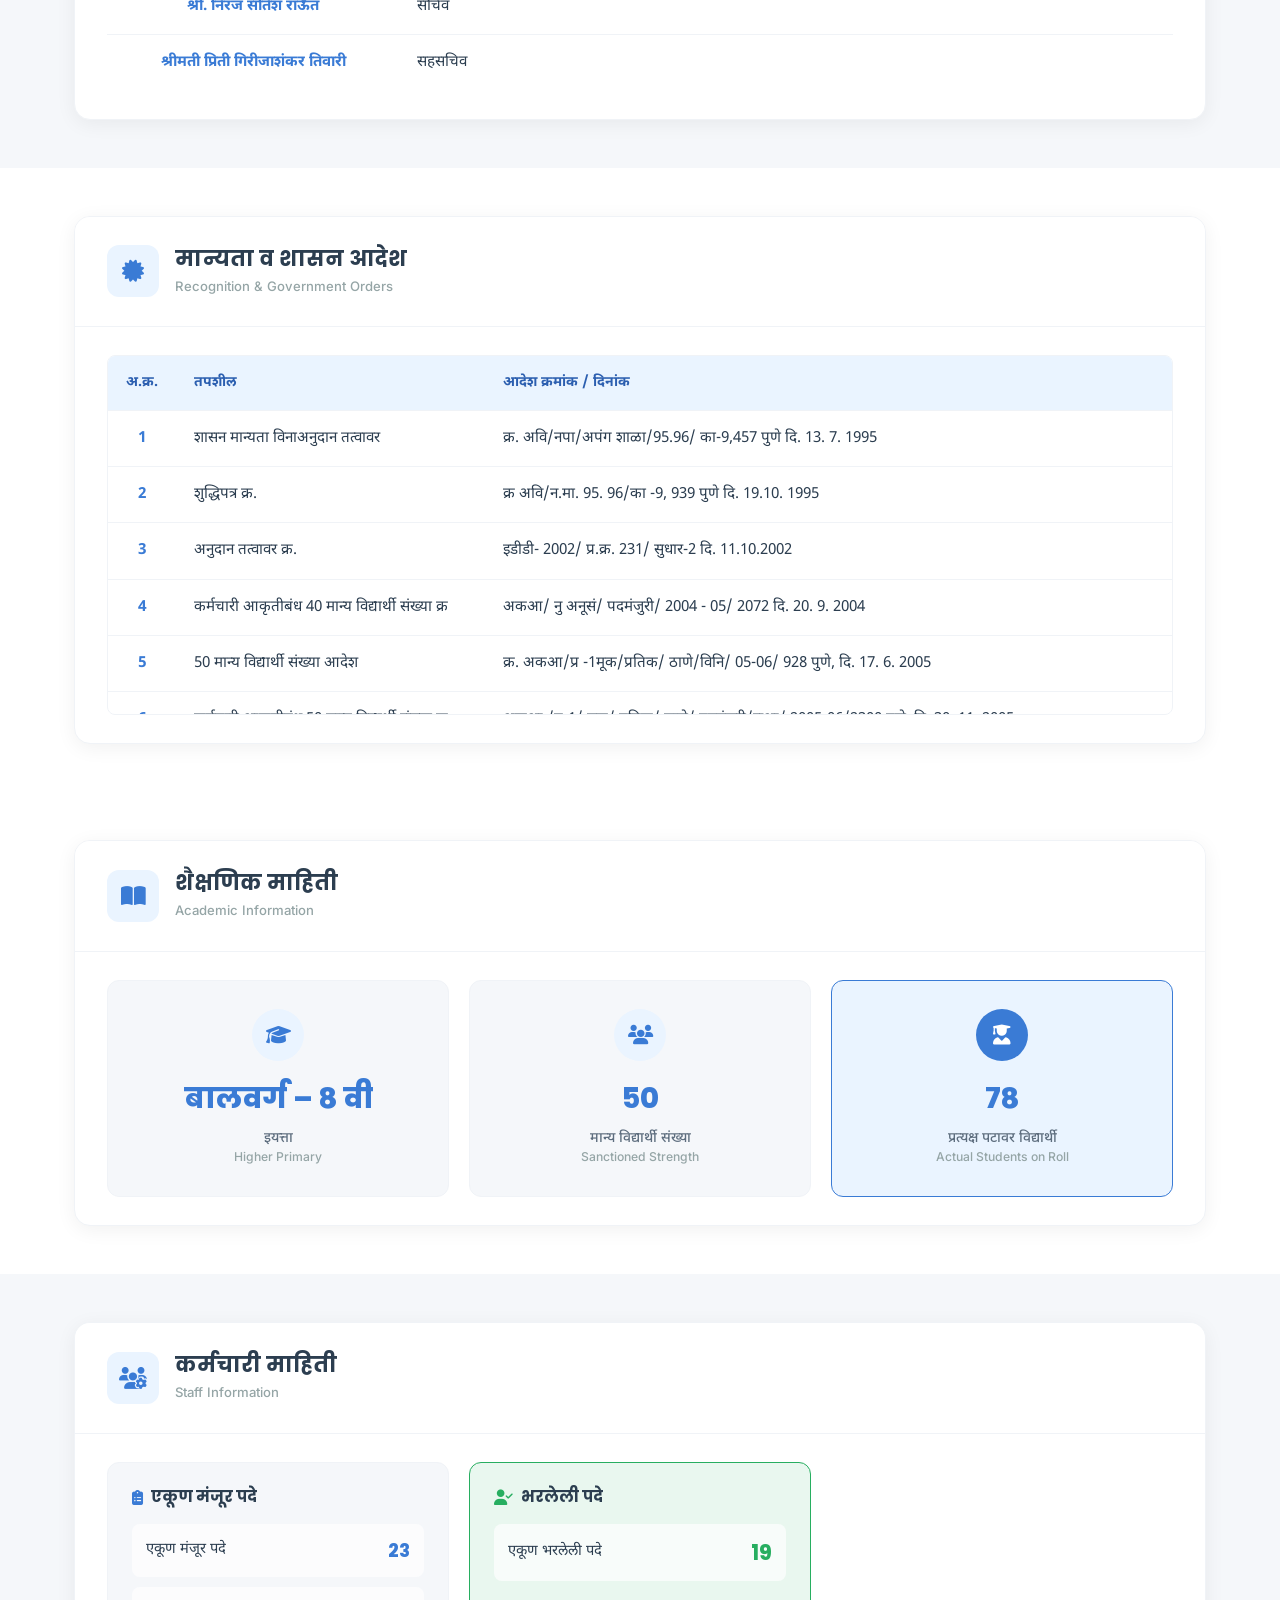
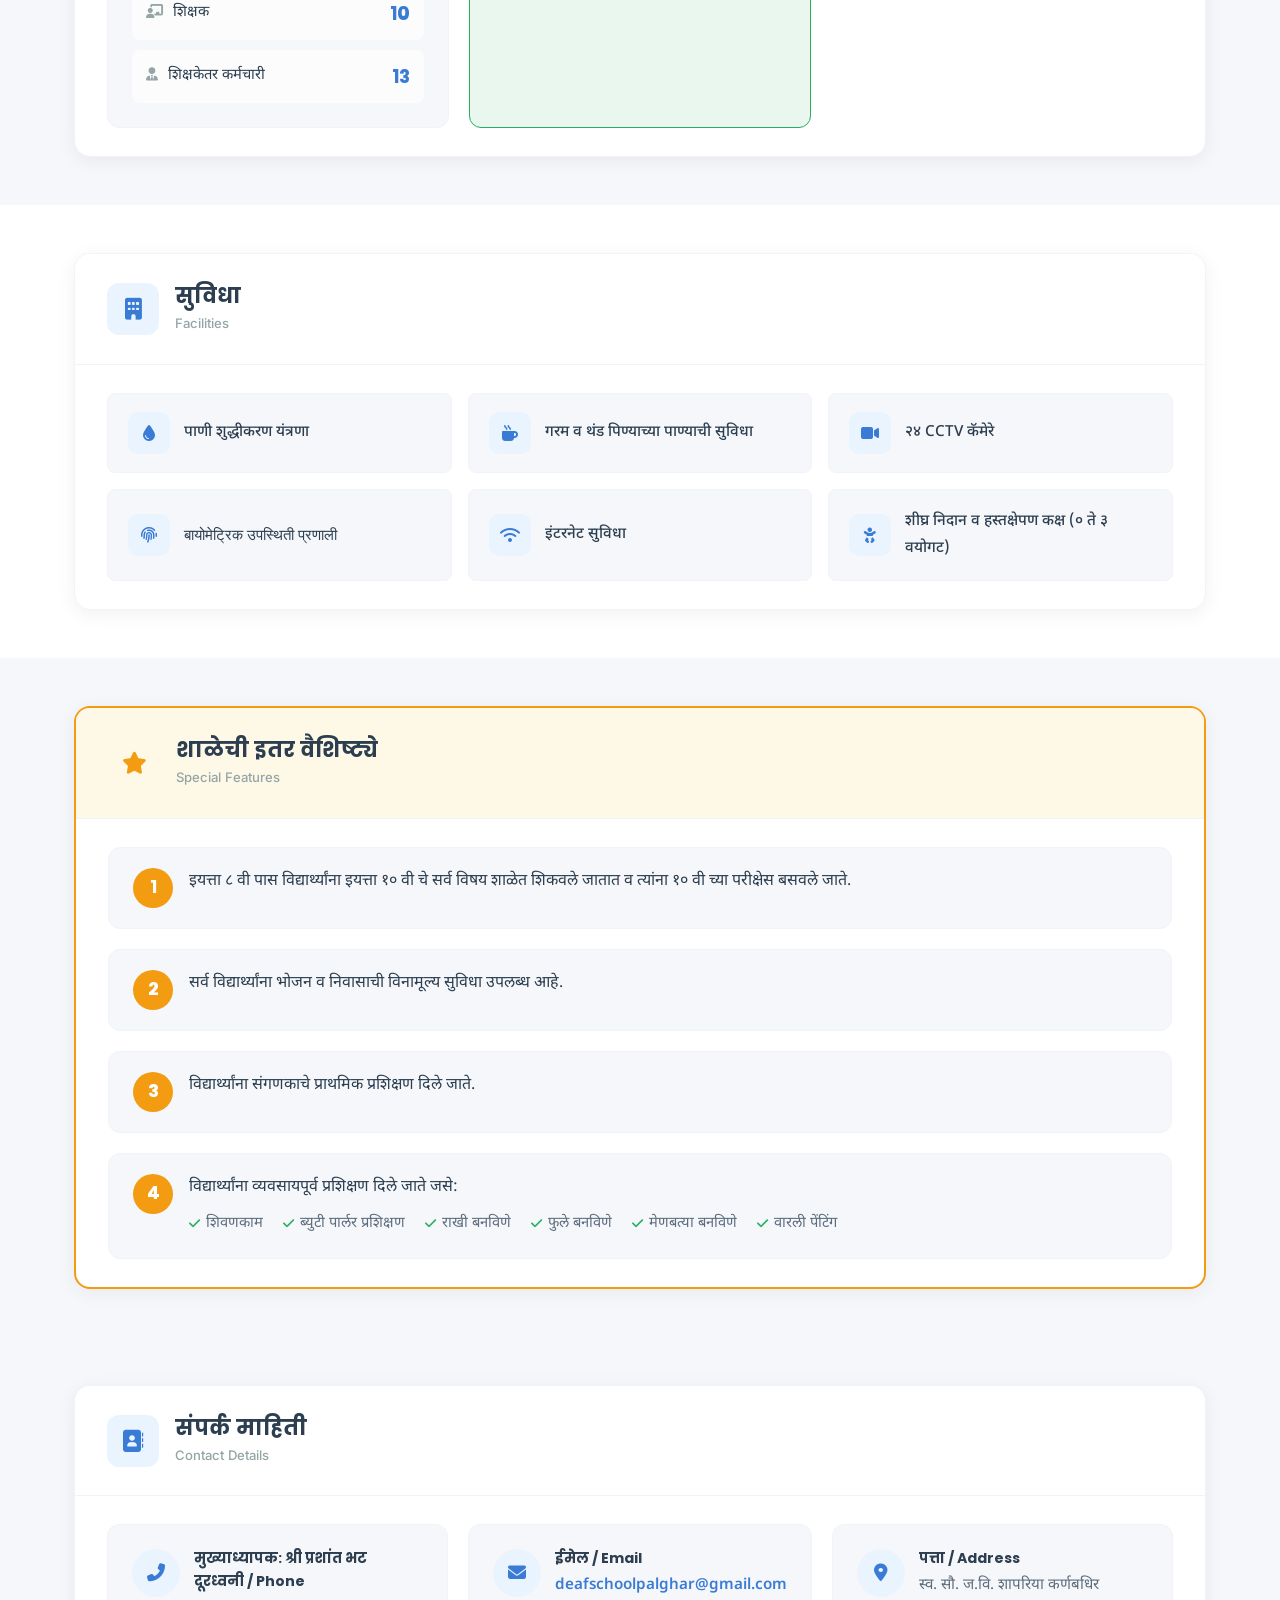
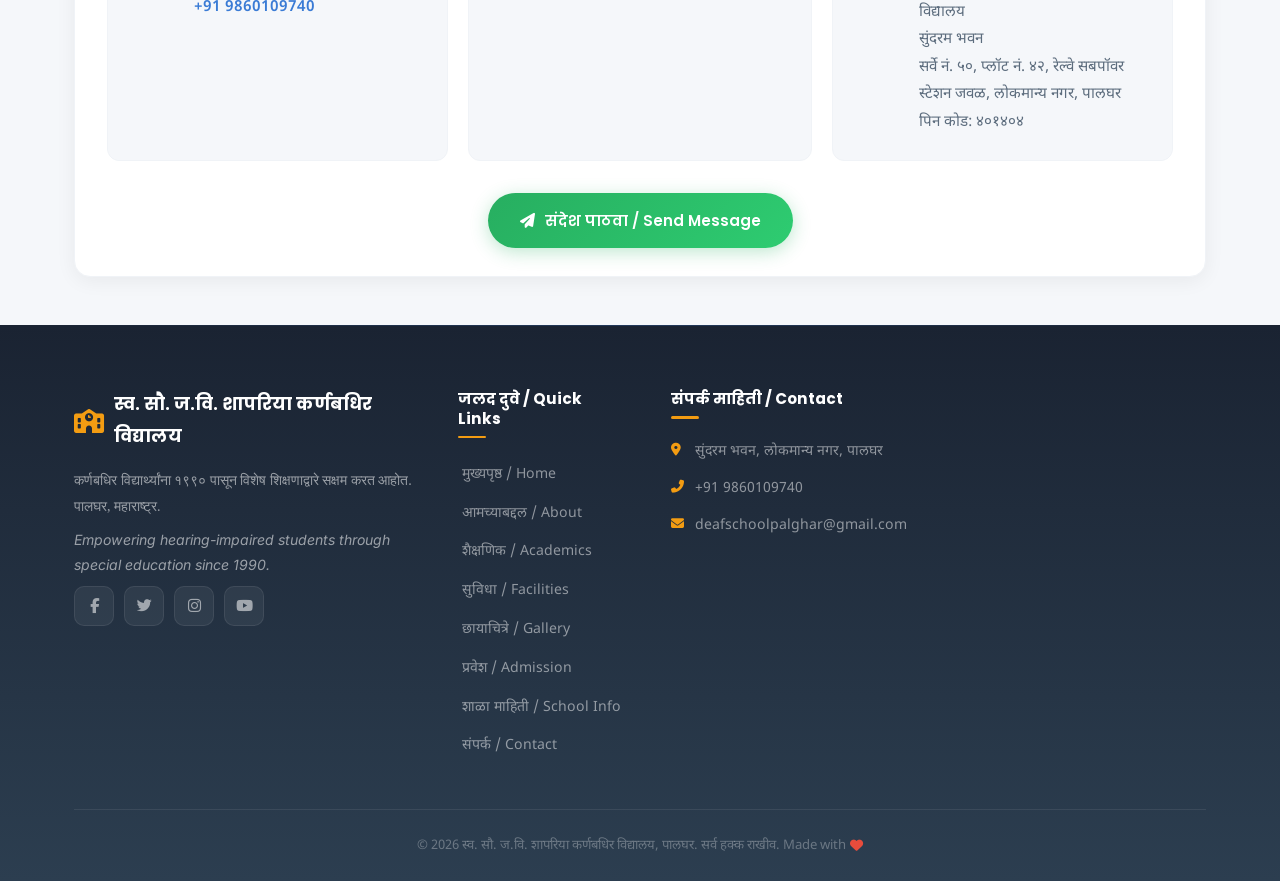
==== commit cb771858: "text content changes" ====
--- a/school-info.html
+++ b/school-info.html
@@ -104,63 +104,63 @@
                     </div>
                 </div>
                 <div class="info-card-body">
+                    <div class="recognition-table">
+                        <table>
+                            <thead>
+                                <tr>
+                                    <th>संस्था कार्यकारी मंडळातील सदस्यांचे संपूर्ण नाव</th>
+                                    <th>पदनाम</th>
+                                </tr>
+                            </thead>
+                            <tbody>
+                                <tr>
+                                    <td>श्री. भोगीलाल धनाजी विरा</td>
+                                    <td>अध्यक्ष</td>
+                                </tr>
+                                <tr>
+                                    <td>श्री. सुरेश नारायण भट </td>
+                                    <td>उपाध्यक्ष</td>
+                                </tr>
+                                <tr>
+                                    <td>श्री. यश रायचंद शहा</td>
+                                    <td>कोषाध्यक्ष</td>
+                                </tr>
+                                <tr>
+                                    <td>श्री. सुरेशभाई चुनिलाल सावला</td>
+                                    <td>सचिव</td>
+                                </tr>
+                                <tr>
+                                    <td>श्री. निरज सतिश राऊत</td>
+                                    <td>सचिव</td>
+                                </tr>
+                                <tr>
+                                    <td>श्रीमती प्रिती गिरीजाशंकर तिवारी</td>
+                                    <td>सहसचिव</td>
+                                </tr>
+                            </tbody>
+                        </table>
+                    </div>
+                </div>
+            </div>
+        </div>
+    </section>
+
+    <!-- ========== RECOGNITION & APPROVALS ========== -->
+    <section class="info-section">
+        <div class="container">
+            <div class="info-card">
+                <div class="info-card-header">
+                    <div class="info-card-icon"><i class="fas fa-certificate"></i></div>
+                    <div>
+                        <h2>मान्यता व शासन आदेश</h2>
+                        <p class="info-card-subtitle">Recognition &amp; Government Orders</p>
+                    </div>
+                </div>
+                <div class="info-card-body">
                     <div class="recognition-table recognition-table-scroll">
                         <table>
                             <thead>
                                 <tr>
-                                    <th>संस्था कार्यकारी मंडळातील सदस्यांचे संपूर्ण नाव</th>
-                                    <th>पदनाम</th>
-                                </tr>
-                            </thead>
-                            <tbody>
-                                <tr>
-                                    <td>श्री. भोगीलाल धनाजी विरा</td>
-                                    <td>अध्यक्ष</td>
-                                </tr>
-                                <tr>
-                                    <td>श्री. सुरेश नारायण भट </td>
-                                    <td>उपाध्यक्ष</td>
-                                </tr>
-                                <tr>
-                                    <td>श्री. यश रायचंद शहा</td>
-                                    <td>कोषाध्यक्ष</td>
-                                </tr>
-                                <tr>
-                                    <td>श्री. सुरेशभाई चुनिलाल सावला</td>
-                                    <td>सचिव</td>
-                                </tr>
-                                <tr>
-                                    <td>श्री. निरज सतिश राऊत</td>
-                                    <td>सचिव</td>
-                                </tr>
-                                <tr>
-                                    <td>श्रीमती प्रिती गिरीजाशंकर तिवारी</td>
-                                    <td>सहसचिव</td>
-                                </tr>
-                            </tbody>
-                        </table>
-                    </div>
-                </div>
-            </div>
-        </div>
-    </section>
-
-    <!-- ========== RECOGNITION & APPROVALS ========== -->
-    <section class="info-section">
-        <div class="container">
-            <div class="info-card">
-                <div class="info-card-header">
-                    <div class="info-card-icon"><i class="fas fa-certificate"></i></div>
-                    <div>
-                        <h2>मान्यता व शासन आदेश</h2>
-                        <p class="info-card-subtitle">Recognition &amp; Government Orders</p>
-                    </div>
-                </div>
-                <div class="info-card-body">
-                    <div class="recognition-table">
-                        <table>
-                            <thead>
-                                <tr>
                                     <th>अ.क्र.</th>
                                     <th>तपशील</th>
                                     <th>आदेश क्रमांक / दिनांक</th>
@@ -240,7 +240,7 @@
                                 <tr>
                                     <td>20</td>
                                     <td>नूतनीकरण कालावधी</td>
-                                    <td>दि. ०३/०३/१९९७ ते ०२/०३/२०१२, नूतनीकरण आदेश दि. ०७/०२/२०१३</td>
+                                    <td>क्र. 123  दि. 1/4/2023 ते दिनांक 1/4/ 2028</td>
                                 </tr>
                             </tbody>
                         </table>
--- a/style.css
+++ b/style.css
@@ -2380,8 +2380,10 @@
 }
 
 .recognition-table-scroll {
-    max-height: 420px;
+    max-height: 360px;
     overflow-y: auto;
+    border: 1px solid var(--border-light);
+    border-radius: var(--radius-sm);
 }
 
 .recognition-table table {
